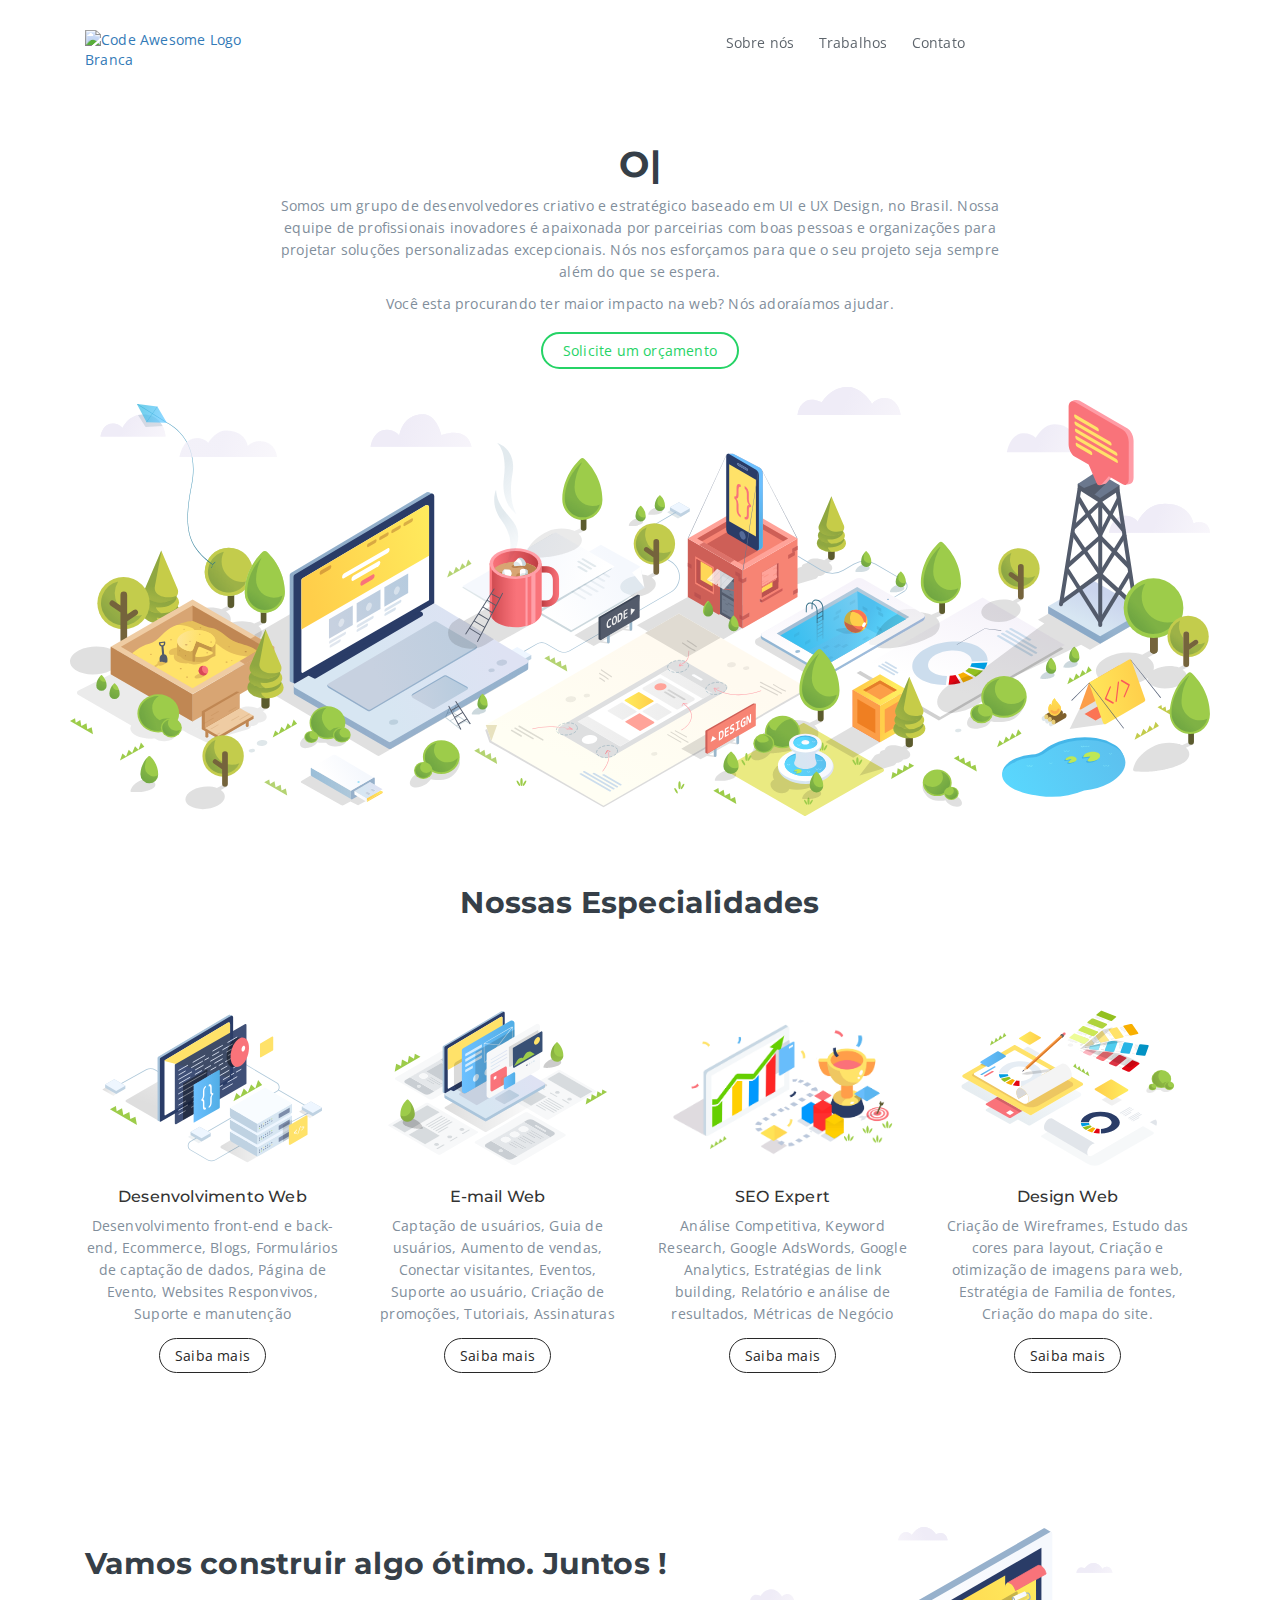
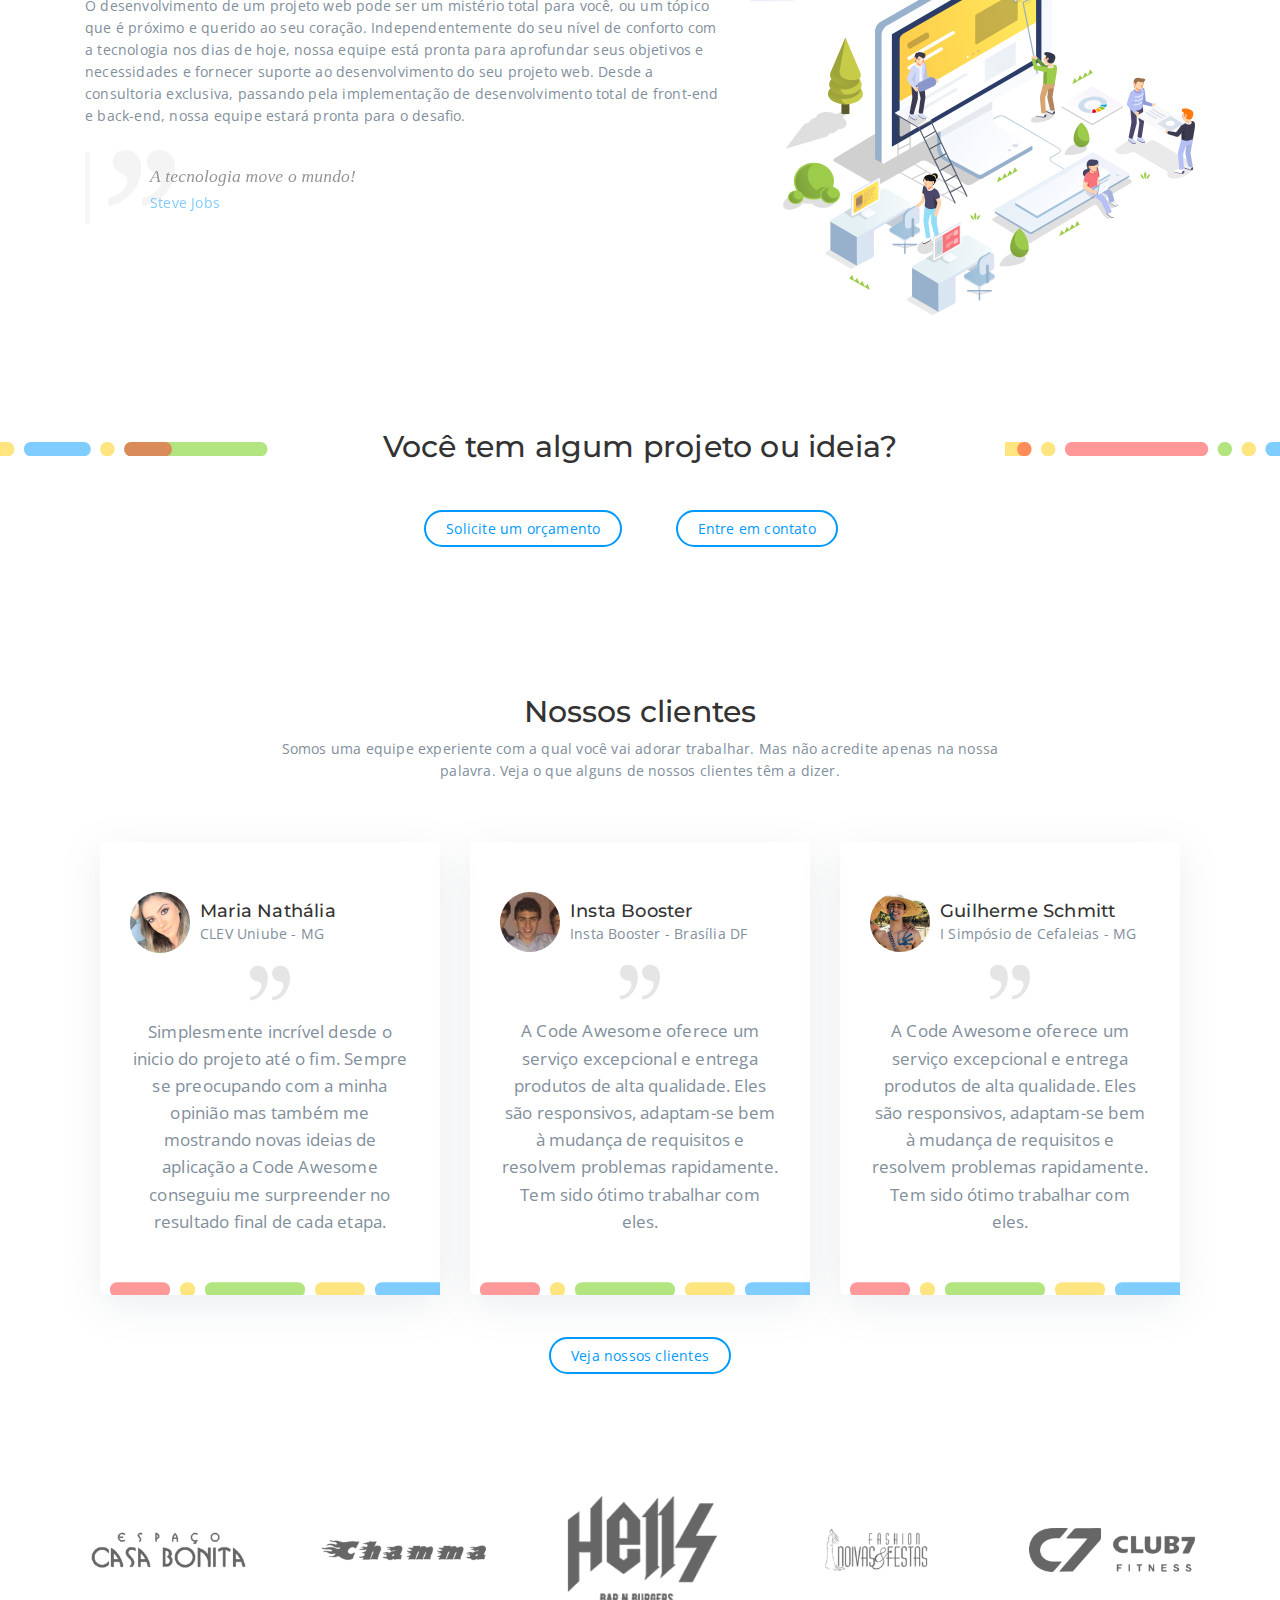
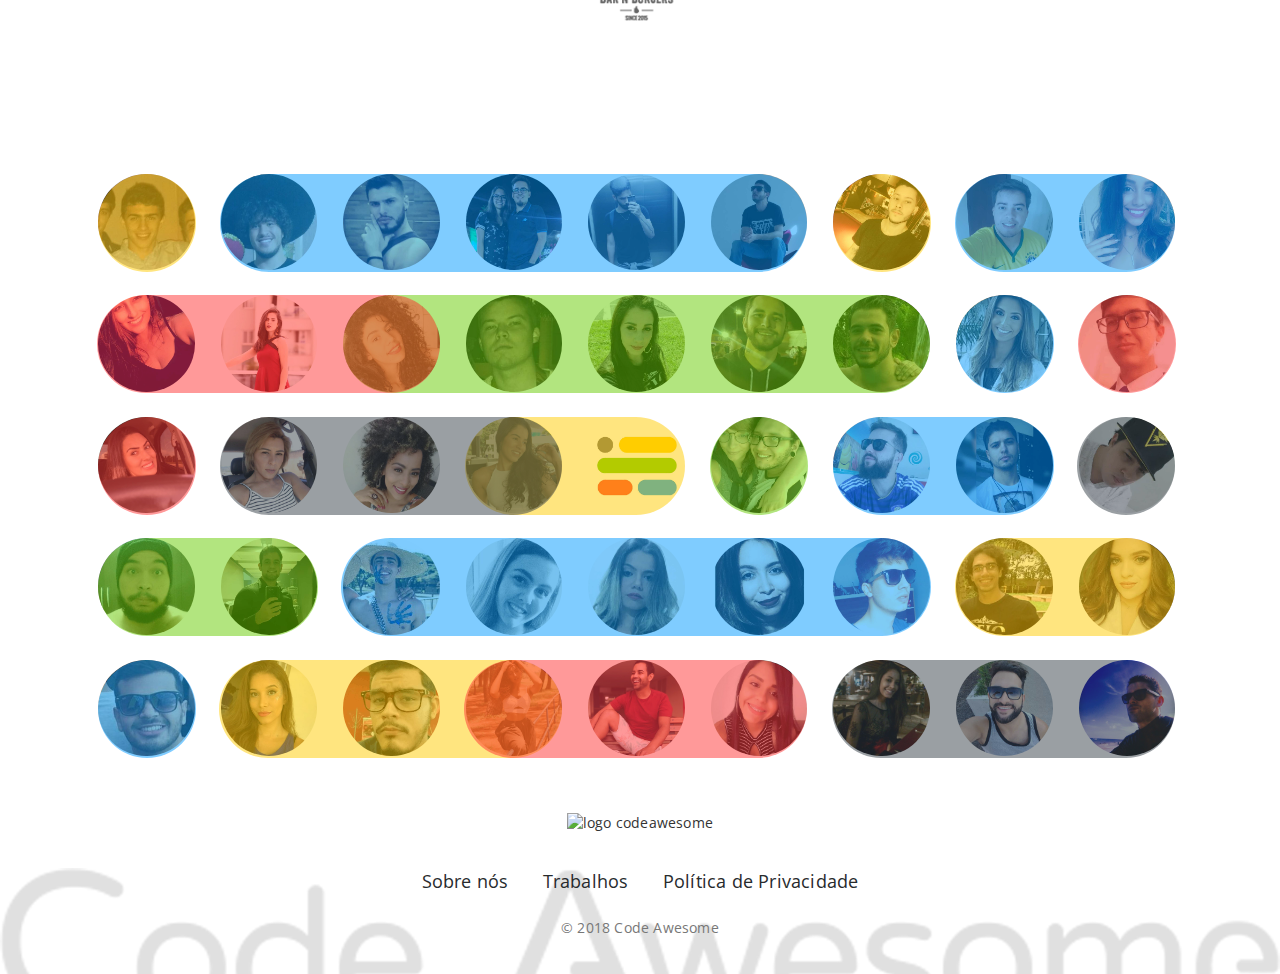
==== index.html @ 0eb918a4 "Adriano Nascentes" ====
<!DOCTYPE html>
<html lang="pt-br">
<head>
	<meta http-equiv="Content-Type" content="text/html; charset=utf-8">
	<meta name="viewport" content="width=device-width, initial-scale=1.0">
	<meta name="google-site-verification" content="FRYWFg8Ab7AyOGHmH6vWa8VgKhGJC2c8TOjUUNglm-c" />
	<link rel="shortcut icon" href="images/logo/logo-codeawesome.png" type="image/x-icon"/>
	<!-- CSS dependencies -->
	<link rel="stylesheet" type="text/css" href="css/bootstrap.css" />
	<link rel="stylesheet" type="text/css" href="css/font-awesome.min.css" />
	<link rel="stylesheet" type="text/css" href="css/main.css"/>
	<link rel="stylesheet" type="text/css" href="css/font-style.css" />
	<link rel="stylesheet" type="text/css" href="css/social.css" />
	<link rel="stylesheet" type="text/css" href="css/social-mobile-max768.css" />
	<link rel="stylesheet" type="text/css" href="css/custom-css.css">
	<link rel="stylesheet" type="text/css" href="css/mobile-custom-css.css">
	<link rel="stylesheet" href="css/Footer-white.css">
	<link rel="stylesheet" href="https://use.fontawesome.com/releases/v5.0.13/css/all.css" integrity="sha384-DNOHZ68U8hZfKXOrtjWvjxusGo9WQnrNx2sqG0tfsghAvtVlRW3tvkXWZh58N9jp" crossorigin="anonymous">
	<link rel="stylesheet" href="https://maxcdn.bootstrapcdn.com/bootstrap/3.3.7/css/bootstrap.min.css">
	<link href="https://fonts.googleapis.com/css?family=Montserrat:100,100i,200,200i,300,300i,400,400i,500,500i,600,600i,700,700i,800,800i,900,900i|Nunito:200,200i,300,300i,400,400i,600,600i,700,700i,800,800i,900,900i|Open+Sans:300,300i,400,400i,600,600i,700,700i,800,800i" rel="stylesheet"> 
	<title>Code Awesome - Desenvolvimento Web & Recursos</title>
	<script src="https://cdnjs.cloudflare.com/ajax/libs/gsap/2.0.1/TweenMax.min.js"></script>
	<script src="https://cdnjs.cloudflare.com/ajax/libs/gsap/1.18.2/TimelineMax.min.js"></script>
	<script src="https://ajax.googleapis.com/ajax/libs/jquery/3.3.1/jquery.min.js"></script>
</head>
<body>
	<header class="codeawesome-header">
	  <div class="container">
	    <div class="row">
	      <div class="col-md-12 col-xs-12">
	        <div class="col-md-2 col-xs-12 codeawesome-logo">
	          <a href="https://codeawesomebr.github.io/">
	            <img src="https://image.ibb.co/jSWgPH/logo_codeawesome.png" alt="Code Awesome Logo Branca"/>
	          </a>
	        </div>
	        <div class="col-md-8 col-xs-12 main-menu-codeawesome">
	          <ul class="main-menu">
	            <li><a href="https://codeawesomebr.github.io/sobre.html">Sobre nós</a></li>
	            <li><a href="https://codeawesomebr.github.io/trabalhos.html">Trabalhos</a></li>
	            <li class="submenu-tooltip">
                <span class="contact-text">Contato</span>
                  <div class="tooltip-content">
                    <a href="#" data-contact-id="live:codeawesome_3" class="skype-button bubble contact-links"><i class="fab fa-skype"></i></a>
                    <a href="https://api.whatsapp.com/send?phone=5561992663594" class="contact-links" target="_blank"><i class="fab fa-whatsapp"></i></a>
                    <a href="#" id="facebook-chat" class="contact-links"><i class="fab fa-facebook-messenger"></i></a>
                  </div>
              </li>
	          </ul>
	        </div>
	        <div class="col-md-2 col-xs-12 main-menu-codeawesome">
	          <ul class="menu-social-midia">
	            <li><a href="https://www.instagram.com/code_awesome_/" target="_blank"><i class="fab fa-instagram"></a></i></li>
	          </ul>
	        </div>
	      </div>
	    </div>
	  </div>
	</header>

	<!--Start Mobile-->
	<button class="menu__button" style="background: #282828; position: fixed;">
	   <i class="fas fa-bars"></i>
	</button>
    <div class="mobile-menu" style="height: 0%;">
      <!--Botão para abrir o menu-->
      <section class="menu__body">
        <div class="menu__header">
        <!--Logo do menu mobile-->
        <span class="logo-menu-mobile"><img src="https://image.ibb.co/jSWgPH/logo_codeawesome.png" alt="Logo Code Awesome Mobile" border="0"></span>

        <!--Botão de fechar menu-->
        <button title="Close" class="close">
          <i class="far fa-times-circle"></i>
        </button>
        </div>

        <!--Itens do menu mobile-->
        <div class="menu__links">
          <a href="https://codeawesomebr.github.io/sobre.html">Sobre nós</a>
          <a href="https://codeawesomebr.github.io/trabalhos.html">Trabalhos</a>
          <a href="#0">Serviços</a>
          <a href="#0">Política de Privacidade</a>
        </div>

        <!--Icones de acesso rápido, ligar, email, facebook etc.-->
        <div class="menu__contact">
            <a id="phone-chat" href="tel:6136292085" class="contact-links-mobile">
              <i class="fas fa-phone"></i>
            </a>
            <a id="wpp-chat" href="https://api.whatsapp.com/send?phone=5561992663594" class="contact-links-mobile" target="_blank">
            	<i class="fab fa-whatsapp"></i>
            </a>
            <a href="https://m.me/codeawesomebr" id="facebook-chat" class="contact-links-mobile">
            	<i class="fab fa-facebook-messenger"></i>
            </a>
            <a href="https://www.instagram.com/code_awesome_/" id="instagram-mobile-icon" class="contact-links-mobile">
            	<i class="fab fa-instagram"></i>
            </a>
         </div>
       </section>
       <div id="mapa-empresa" hidden="hidden">
         <div class="mapa">
            <button title="Close" class="close">
              <i class="far fa-times-circle"></i>
            </button>
            <iframe src="https://www.google.com/maps/embed?pb=!1m18!1m12!1m3!1d3833.920117176298!2d-47.985009385621446!3d-16.06963458888066!2m3!1f0!2f0!3f0!3m2!1i1024!2i768!4f13.1!3m3!1m2!1s0x9359841f0e6d2d81%3A0x2380f29e34dae63a!2sUnnamed+Road%2C+Valpara%C3%ADso+de+Goi%C3%A1s+-+GO!5e0!3m2!1spt-BR!2sbr!4v1523484098162" width="100%" height="450" frameborder="0" style="border:0" allowfullscreen></iframe>
         </div>
       </div>
       <div class="menu__overlay" hidden="hidden"></div>
    </div>
	<!--End Mobile-->

	<div class="codeawesome-header-section">
	  <div class="container">
	    <div class="row">
	      <div class="col-md-2 col-xs-12">
	        
	      </div>
	      <div class="col-md-8 col-xs-12">
	         <h1 class="codeawesome-title-typed">                
	          <span id="typed"></span>
	          <div id="typed-strings" class="codeawesome-services-header">
	            <p>Olá,</p>
	            <p>Bem vindos a Code Awesome</p>
	            <p>Somos especialistas em</p>
	            <p><span class="markBlue">Desenvolvimento</span> Web</p>
	            <p>Criação de <span class="markRed">E-mail Web</span></p>
	            <p><span class="markGreen">SEO</span> Expert</p>
	            <p><span class="markYellow">Design</span> Web</p>
	          </div>
	         </h1>
	         <p>Somos um grupo de desenvolvedores criativo e estratégico baseado em UI e UX Design, no Brasil. Nossa equipe de profissionais inovadores é apaixonada por parceirias com boas pessoas e organizações para projetar soluções personalizadas excepcionais. Nós nos esforçamos para que o seu projeto seja sempre além do que se espera.</p>
	       <p>Você esta procurando ter maior impacto na web? Nós adoraíamos ajudar.</p>
	        <div class="codeawesome-contact-details">
	          <p><a class="button greenWpp" target="_blank" href="https://api.whatsapp.com/send?phone=5561992663594">Solicite um orçamento</a></p>
	        </div>
	      </div>
	      <div class="col-md-2 col-xs-12">
	      </div>
	      <div class="codeawesome-svg col-md-12 col-xs-12">
	      	<!--Desenho SVG-->
	      	<img src="images/svg/main-index-cartton.svg" alt="Cidade ilustrativa da comunidade Code Awesome"/>
	      </div>
	      
	    </div>
	  </div>
	</div>
	<div class="codeawesome-especialidades padding-250">
	  <div class="container">
	    <div class="row">
	      <div class="col-md-12 col-xs-12">
	        <div class="col-md-2 col-xs-12"></div>
	        <div class="col-md-8 col-xs-12">
	          <h2>Nossas Especialidades</h2>
	        </div>
	        <div class="col-md-2 col-xs-12"></div>
	      </div>
	      <div class="col-md-12 col-xs-12 codeawesome-section-service padding-50">
	        <div class="col-md-3 col-xs-12 section-service-efect">
	          <div class="col-md-12 col-xs-12 codeawesome-image-service">
	            <img src="images/svg/desenvolvimento-web-ilustracao.svg" alt="Ilustração de aprensentação do serviço de Desenvolvimento Web"/>
	          </div>
	          <h3>Desenvolvimento Web</h3>
	          <p>Desenvolvimento front-end e back-end, Ecommerce, Blogs, Formulários de captação de dados, Página de Evento, Websites Responvivos, Suporte e manutenção</p>
	          <a href="https://codeawesomebr.github.io/desenvolvimento-web.html" class="button-awesome-especialidades button-frontend">Saiba mais</a>
	        </div>
	        <div class="col-md-3 col-xs-12 section-service-efect">
	          <div class="col-md-12 col-xs-12 codeawesome-image-service">
	            <img src="images/svg/email-web.svg" alt="Ilustração de aprensentação do serviço de Criação de E-mail Web"/>
	          </div>
	          <h3>E-mail Web</h3>
	          <p>Captação de usuários, Guia de usuários, Aumento de vendas, Conectar visitantes, Eventos, Suporte ao usuário, Criação de promoções, Tutoriais, Assinaturas</p>
	          <a href="https://codeawesomebr.github.io/email-web.html" class="button-awesome-especialidades button-emailweb">Saiba mais</a>
	        </div>
	        <div class="col-md-3 col-xs-12 section-service-efect">
	          <div class="col-md-12 col-xs-12 codeawesome-image-service">
	            <img src="images/svg/seo.png" alt="Ilustração de aprensentação do serviço de SEO Expert"/>
	          </div>
	          <h3>SEO Expert</h3>
	          <p>Análise Competitiva, Keyword Research, Google AdsWords, Google Analytics, Estratégias de link building, Relatório e análise de resultados, Métricas de Negócio</p>
	          <a href="https://codeawesomebr.github.io/seo.html" class="button-awesome-especialidades button-seoexpert">Saiba mais</a>
	        </div>
	        <div class="col-md-3 col-xs-12 section-service-efect">
	          <div class="col-md-12 col-xs-12 codeawesome-image-service">
	            <img src="images/svg/design-web.svg" alt="Ilustração de aprensentação do serviço de Design Web"/>
	          </div>
	          <h3>Design Web</h3>
	          <p>Criação de Wireframes, Estudo das cores para layout, Criação e otimização de imagens para web, Estratégia de Familia de fontes, Criação do mapa do site.</p>
	          <a href="https://codeawesomebr.github.io/designweb.html" class="button-awesome-especialidades button-designweb">Saiba mais</a>
	        </div>
	      </div>
	    </div>
	  </div>
	</div>
	<div class="codeawesome-intro padding-150">
	  <div class="container">
	    <div class="row">
	      <div class="col-md-12 col-xs-12 codeawesome-title">
	        <div class="col-md-7 col-xs-12 codeawesome-title-text">
	          <h2>Vamos construir algo ótimo. Juntos !</h2>
	          <p>O desenvolvimento de um projeto web pode ser um mistério total para você, ou um tópico que é próximo e querido ao seu coração. Independentemente do seu nível de conforto com a tecnologia nos dias de hoje, nossa equipe está pronta para aprofundar seus objetivos e necessidades e fornecer suporte ao desenvolvimento do seu projeto web. Desde a consultoria exclusiva, passando pela implementação de desenvolvimento total de front-end e back-end, nossa equipe estará pronta para o desafio.</p>
	          <blockquote>
	          	<em>A tecnologia move o mundo!</em>
	          	<p><span>Steve Jobs</span></p>
	          </blockquote>
	          
	          </div>
	        <div class="col-md-5">
	        	<img src="images/svg/code-awesome-company.svg" alt="Ilustração da comunidade trabalhando em um projeto em equipe para a implementação de cada necessidade do cliente."/>
	        </div>
	      </div>
	    </div>
	  </div>
	</div>

	<div class="codeawesome-intro-section padding-25">
	    <svg version="1.1" id="Layer_1" x="0px" y="0px" viewBox="0 0 1340 16" style="enable-background:new 0 0 1340 16;" xml:space="preserve">
	      <rect x="-85" y="1" rx="7" ry="7" width="100" height="15"
	      style="fill:var(--corAmarelaLogo);opacity:var(--opacityLine)" />
	      <rect x="25" y="1" rx="7" ry="7" width="70" height="15"
	      style="fill:var(--corAzulLogo);opacity:var(--opacityLine)" />
	      <rect x="105" y="1" rx="7" ry="7" width="15" height="15"
	      style="fill:var(--corAmarelaLogo);opacity:var(--opacityLine)" />
	      <rect x="130" y="1" rx="7" ry="7" width="150" height="15"
	      style="fill:var(--corVerdeLogo);opacity:var(--opacityLine)" />
	      <rect x="130" y="1" rx="7" ry="7" width="50" height="15"
	      style="fill:var(--corVermelhaLogo);opacity:var(--opacityLine)" />
	      <rect x="290" y="1" rx="7" ry="7" width="15" height="15"
	      style="fill:var(--corAzulLogo);opacity:var(--opacityLine)" />
	      <rect x="315" y="1" rx="7" ry="7" width="15" height="15"
	      style="fill:var(--corVermelhaLogo);opacity:var(--opacityLine)" />
	      <rect x="340" y="1" rx="7" ry="7" width="30" height="15"
	      style="fill:var(--corVermelhaLogo);opacity:var(--opacityLine)" />
	      <rect x="380" y="1" rx="7" ry="7" width="30" height="15"
	      style="fill:var(--corAzulLogo);opacity:var(--opacityLine)" />
	      <rect x="420" y="1" rx="7" ry="7" width="130" height="15"
	      style="fill:var(--corVermelhaLogo);opacity:var(--opacityLine)" />
	      <rect x="560" y="1" rx="7" ry="7" width="15" height="15"
	      style="fill:var(--corAzulLogo);opacity:var(--opacityLine)" />
	      <rect x="585" y="1" rx="7" ry="7" width="15" height="15"
	      style="fill:var(--corAzulLogo);opacity:var(--opacityLine)" />
	      <rect x="610" y="1" rx="7" ry="7" width="40" height="15"
	      style="fill:var(--corVermelhaLogo);opacity:var(--opacityLine)" />
	      <rect x="660" y="1" rx="7" ry="7" width="60" height="15"
	      style="fill:var(--corVermelhaLogo);opacity:var(--opacityLine)" />
	      <rect x="730" y="1" rx="7" ry="7" width="40" height="15"
	      style="fill:var(--corAzulLogo);opacity:var(--opacityLine)" />
	      <rect x="780" y="1" rx="7" ry="7" width="15" height="15"
	      style="fill:var(--corAzulLogo);opacity:var(--opacityLine)" />
	      <rect x="805" y="1" rx="7" ry="7" width="15" height="15"
	      style="fill:var(--corAzulLogo);opacity:var(--opacityLine)" />
	      <rect x="830" y="1" rx="7" ry="7" width="60" height="15"
	      style="fill:var(--corVermelhaLogo);opacity:var(--opacityLine)" />
	      <rect x="900" y="1" rx="7" ry="7" width="100" height="15"
	      style="fill:var(--corAzulLogo);opacity:var(--opacityLine)" />
	      <rect x="1010" y="1" rx="7" ry="7" width="70" height="15"
	      style="fill:var(--corAmarelaLogo);opacity:var(--opacityLine)" />
	      <rect x="1010" y="1" rx="7" ry="7" width="30" height="15"
	      style="fill:var(--corVerdeLogo);opacity:var(--opacityLine)"/>
	      <rect x="1065" y="1" rx="7" ry="7" width="15" height="15"
	      style="fill:var(--corVermelhaLogo);opacity:var(--opacityLine)" />
	      <rect x="1090" y="1" rx="7" ry="7" width="15" height="15"
	      style="fill:var(--corAmarelaLogo);opacity:var(--opacityLine)" />
	      <rect x="1115" y="1" rx="7" ry="7" width="150" height="15"
	      style="fill:var(--corVermelhaLogo);opacity:var(--opacityLine)" />
	      <rect x="1275" y="1" rx="7" ry="7" width="15" height="15"
	      style="fill:var(--corVerdeLogo);opacity:var(--opacityLine)" />
	      <rect x="1300" y="1" rx="7" ry="7" width="15" height="15"
	      style="fill:var(--corAmarelaLogo);opacity:var(--opacityLine);" />
	      <rect x="1325" y="1" rx="7" ry="7" width="30" height="15"
	      style="fill:var(--corAzulLogo);opacity:var(--opacityLine)" />
	    </svg>
		<div class="container">
			<div class="row">
				<div class="col-md-12 col-xs-12 codeawesome-section-projeto-ideia padding-50">
			      	<div class="col-md-2 col-xs-12"></div>
			      	<div class="col-md-8 col-xs-12">
			      		<h2>Você tem algum projeto ou ideia?</h2>
			      		<div class="col-md-12 col-xs-12 padding-25">
			      			<div class="col-md-2 col-xs-12"></div>
			      			<div class="col-md-4 col-xs-12">
			      				<p><a class="button blueButton solicita-orcamento-show" target="_blank" href="#">Solicite um orçamento</a></p>
			      			</div>
			      			<div class="col-md-4 col-xs-12">
			      				<p><a class="button blueButton" target="_blank" href="https://api.whatsapp.com/send?phone=5561992663594">Entre em contato</a></p>
			      			</div>
			      			<div class="col-md-2 col-xs-12"></div>
			      		</div>
			      	</div>
			      	<div class="col-md-2 col-xs-12"></div>
			      </div>
			</div>
		</div>
	</div>

	<div class="codeawesome-depoimentos">
	  <div class="container">
	    <div class="row">
	      <div class="col-md-12 col-xs-12">
	        <div class="col-md-2 col-xs-12"></div>
	        <div class="col-md-8 col-xs-12 padding-25">
	          <h2>Nossos clientes</h2>
	          <p>Somos uma equipe experiente com a qual você vai adorar trabalhar. Mas não acredite apenas na nossa palavra. Veja o que alguns de nossos clientes têm a dizer.</p>
	        </div>
	        <div class="col-md-2 col-xs-12"></div>
	        <div class="col-md-12 col-xs-12 depoimentos padding-25">
	          <div class="col-md-4 col-xs-12">
	            <div class="item-depoimento">
	              <div class="media">
	                <div class="media-left media-middle">
	                  <img src="images/profile/profile50.jpg" class="media-object" style="width:60px" alt="Foto de perfil cliente Maria Nathália">
	                </div>
	                <div class="media-body">
	                  <h4>Maria Nathália</h4>
	                  <span>CLEV Uniube - MG</span>
	                </div>
	              </div>
	              <div class="col-md-12 col-xs-12 depoimentos-separador-icon">
	                <svg version="1.1" xmlns="http://www.w3.org/2000/svg" xmlns:xlink="http://www.w3.org/1999/xlink" x="0px" y="0px" viewBox="0 0 75.999 75.999" style="enable-background:new 0 0 75.999 75.999;" xml:space="preserve">
	                  <g>
	                    <g>
	                      <path d="M14.579,5C6.527,5,0,11.716,0,20c0,8.285,6.527,15,14.579,15C29.157,35,19.438,64,0,64v7
	                               C34.69,71,48.286,5,14.579,5z M56.579,5C48.527,5,42,11.716,42,20c0,8.285,6.527,15,14.579,15C71.157,35,61.438,64,42,64v7
	                               C76.69,71,90.286,5,56.579,5z"></path>
	                    </g>
	                  </g>
	                </svg>
	              </div>
	                <p>Simplesmente incrível desde o inicio do projeto até o fim. Sempre se preocupando com a minha opinião mas também me mostrando novas ideias de aplicação a Code Awesome conseguiu me surpreender no resultado final de cada etapa.</p>
	                <svg class="desenho-fundo-depoimentos" version="1.1" id="Layer_1" x="0px" y="0px" viewBox="0 0 340 452" style="enable-background:new 0 0 340 452;" xml:space="preserve">
	                  <g id="header">
	                    <rect x="-60" y="440" rx="7" ry="7" width="60" height="15" style="fill:var(--corAzulLogo);opacity:var(--opacityLine)"/>
	                    <rect x="10" y="440" rx="7" ry="7" width="60" height="15" style="fill:var(--corVermelhaLogo);opacity:var(--opacityLine)"/>
	                    <rect x="80" y="440" rx="7" ry="7" width="15" height="15" style="fill:var(--corAmarelaLogo);opacity:var(--opacityLine)"/>
	                    <rect x="105" y="440" rx="7" ry="7" width="100" height="15" style="fill:var(--corVerdeLogo);opacity:var(--opacityLine)"/>
	                    <rect x="215" y="440" rx="7" ry="7" width="50" height="15" style="fill:var(--corAmarelaLogo);opacity:var(--opacityLine)"/>
	                    <rect x="275" y="440" rx="7" ry="7" width="100" height="15" style="fill:var(--corAzulLogo);opacity:var(--opacityLine)"/>
	                  </g>  
	                </svg>
	            </div>
	          </div>
	          <div class="col-md-4 col-xs-12">
	            <div class="item-depoimento">
	              <div class="media">
	                <div class="media-left media-middle">
	                  <img src="images/profile/profile01.jpg" class="media-object" style="width:60px">
	                </div>
	                <div class="media-body">
	                  <h4>Insta Booster</h4>
	                  <span>Insta Booster - Brasília DF</span>
	                </div>
	              </div>
	              <div class="col-md-12 col-xs-12 depoimentos-separador-icon">
	                <svg version="1.1" xmlns="http://www.w3.org/2000/svg" xmlns:xlink="http://www.w3.org/1999/xlink" x="0px" y="0px" viewBox="0 0 75.999 75.999" style="enable-background:new 0 0 75.999 75.999;" xml:space="preserve">
	                                <g>
	                                    <g>
	                                        <path d="M14.579,5C6.527,5,0,11.716,0,20c0,8.285,6.527,15,14.579,15C29.157,35,19.438,64,0,64v7
	                                            C34.69,71,48.286,5,14.579,5z M56.579,5C48.527,5,42,11.716,42,20c0,8.285,6.527,15,14.579,15C71.157,35,61.438,64,42,64v7
	                                            C76.69,71,90.286,5,56.579,5z"></path>
	                                    </g>
	                                </g>
	                            </svg>
	              </div>
	                <p>A Code Awesome oferece um serviço excepcional e entrega produtos de alta qualidade. Eles são responsivos, adaptam-se bem à mudança de requisitos e resolvem problemas rapidamente. Tem sido ótimo trabalhar com eles.</p>
	                <svg class="desenho-fundo-depoimentos" version="1.1" id="Layer_1" x="0px" y="0px" viewBox="0 0 340 452" style="enable-background:new 0 0 340 452;" xml:space="preserve">
	                  <g id="header">
	                    <rect x="-60" y="440" rx="7" ry="7" width="60" height="15" style="fill:var(--corAzulLogo);opacity:var(--opacityLine)"/>
	                    <rect x="10" y="440" rx="7" ry="7" width="60" height="15" style="fill:var(--corVermelhaLogo);opacity:var(--opacityLine)"/>
	                    <rect x="80" y="440" rx="7" ry="7" width="15" height="15" style="fill:var(--corAmarelaLogo);opacity:var(--opacityLine)"/>
	                    <rect x="105" y="440" rx="7" ry="7" width="100" height="15" style="fill:var(--corVerdeLogo);opacity:var(--opacityLine)"/>
	                    <rect x="215" y="440" rx="7" ry="7" width="50" height="15" style="fill:var(--corAmarelaLogo);opacity:var(--opacityLine)"/>
	                    <rect x="275" y="440" rx="7" ry="7" width="100" height="15" style="fill:var(--corAzulLogo);opacity:var(--opacityLine)"/>
	                  </g>  
	                </svg>
	            </div>
	          </div>
	          <div class="col-md-4 col-xs-12">
	            <div class="item-depoimento">
	              <div class="media">
	                <div class="media-left media-middle">
	                  <img src="images/profile/profile14.jpg" class="media-object" style="width:60px">
	                </div>
	                <div class="media-body">
	                  <h4>Guilherme Schmitt</h4>
	                  <span>I Simpósio de Cefaleias - MG</span>
	                </div>
	              </div>
	              <div class="col-md-12 col-xs-12 depoimentos-separador-icon">
	                <svg version="1.1" xmlns="http://www.w3.org/2000/svg" xmlns:xlink="http://www.w3.org/1999/xlink" x="0px" y="0px" viewBox="0 0 75.999 75.999" style="enable-background:new 0 0 75.999 75.999;" xml:space="preserve">
	                                <g>
	                                    <g>
	                                        <path d="M14.579,5C6.527,5,0,11.716,0,20c0,8.285,6.527,15,14.579,15C29.157,35,19.438,64,0,64v7
	                                            C34.69,71,48.286,5,14.579,5z M56.579,5C48.527,5,42,11.716,42,20c0,8.285,6.527,15,14.579,15C71.157,35,61.438,64,42,64v7
	                                            C76.69,71,90.286,5,56.579,5z"></path>
	                                    </g>
	                                </g>
	                            </svg>
	              </div>
	             <p>A Code Awesome oferece um serviço excepcional e entrega produtos de alta qualidade. Eles são responsivos, adaptam-se bem à mudança de requisitos e resolvem problemas rapidamente. Tem sido ótimo trabalhar com eles.</p>
	             <svg class="desenho-fundo-depoimentos" version="1.1" id="Layer_1" x="0px" y="0px" viewBox="0 0 340 452" style="enable-background:new 0 0 340 452;" xml:space="preserve">
	                  <g id="header">
	                    <rect x="-60" y="440" rx="7" ry="7" width="60" height="15" style="fill:var(--corAzulLogo);opacity:var(--opacityLine)"/>
	                    <rect x="10" y="440" rx="7" ry="7" width="60" height="15" style="fill:var(--corVermelhaLogo);opacity:var(--opacityLine)"/>
	                    <rect x="80" y="440" rx="7" ry="7" width="15" height="15" style="fill:var(--corAmarelaLogo);opacity:var(--opacityLine)"/>
	                    <rect x="105" y="440" rx="7" ry="7" width="100" height="15" style="fill:var(--corVerdeLogo);opacity:var(--opacityLine)"/>
	                    <rect x="215" y="440" rx="7" ry="7" width="50" height="15" style="fill:var(--corAmarelaLogo);opacity:var(--opacityLine)"/>
	                    <rect x="275" y="440" rx="7" ry="7" width="100" height="15" style="fill:var(--corAzulLogo);opacity:var(--opacityLine)"/>
	                  </g>  
	                </svg>
	            </div>
	          </div>
	        </div>
	        <div class="col-md-12 col-xs-12 outros-clientes padding-25">
	          <p><a class="button blueButton" target="_blank" href="https://dribbble.com/smartie">Veja nossos clientes</a></p>
	        </div>
	        <div class="col-md-12 col-xs-12 outros-clientes-logos padding-75">
	          <img src="images/marca_clientes/casa-bonita-logo-cliente.png" alt="perfil logo icode2" border="0" />
	          <img src="images/marca_clientes/chammas-logo-cliente.png" alt="perfil logo icode2" border="0" />
	          <img src="images/marca_clientes/hells-bar-n-burgers-logo-cliente.png" alt="perfil logo icode2" border="0" />
	          <img src="images/marca_clientes/fashion-noivas-logo-cliente.png" alt="perfil logo icode2" border="0" />
	          <img src="images/marca_clientes/club-7-academia-logo-cliente.png" alt="perfil logo icode2" border="0" />
	        </div>
	      </div>
	    </div>
	  </div>
	</div>


	<div class="codeawesome-profile-social margin-75">
	  <div class="container">
	    <div class="row">
	      <div class="col-md-12 col-xs-12 awesome-box">
	        <div class="col-md-12 col-xs-12">
	          <div class="col-md-1-awesome profile-awesome">
	            <img src="images/profile/profile01.jpg" alt="Avatar da comunidade Code Awesome"/>
	          </div>
	          <div class="col-md-1-awesome profile-awesome">
	            <img src="images/profile/profile03.jpg" alt="Avatar da comunidade Code Awesome"/>
	          </div>
	          <div class="col-md-1-awesome profile-awesome">
	            <img src="images/profile/profile05.jpg" alt="Avatar da comunidade Code Awesome"/>
	          </div>
	          <div class="col-md-1-awesome profile-awesome">
	            <img src="images/profile/profile07.jpg" alt="Avatar da comunidade Code Awesome"/>
	          </div>
	          <div class="col-md-1-awesome profile-awesome">
	            <img src="images/profile/profile09.jpg" alt="Avatar da comunidade Code Awesome"/>
	          </div>
	          <div class="col-md-1-awesome profile-awesome">
	            <img src="images/profile/profile11.jpg" alt="Avatar da comunidade Code Awesome"/>
	          </div>
	          <div class="col-md-1-awesome profile-awesome">
	            <img src="images/profile/profile13.jpg" alt="Avatar da comunidade Code Awesome"/>
	          </div>
	          <div class="col-md-1-awesome profile-awesome">
	            <img src="images/profile/profile15.jpg" alt="Avatar da comunidade Code Awesome"/>
	          </div>
	          <div class="col-md-1-awesome profile-awesome">
	            <img src="images/profile/profile17.jpg" alt="Avatar da comunidade Code Awesome"/>
	          </div>
	        </div>
	        <div class="bg-yellow-line-1-1"></div>
	        <div class="bg-yellow-line-1-2"></div>
	        <div class="bg-blue-line-1-1"></div>
	        <div class="bg-blue-line-1-2"></div>
	      </div>
	      <div class="col-md-12 col-xs-12 awesome-box">
	        <div class="col-md-12 col-xs-12">
	          <div class="col-md-1-awesome profile-awesome">
	            <img src="images/profile/profile20.jpg" alt="Avatar da comunidade Code Awesome"/>
	          </div>
	          <div class="col-md-1-awesome profile-awesome">
	            <img src="images/profile/profile21.jpg" alt="Avatar da comunidade Code Awesome"/>
	          </div>
	          <div class="col-md-1-awesome profile-awesome">
	            <img src="images/profile/profile23.jpg" alt="Avatar da comunidade Code Awesome"/>
	          </div>
	          <div class="col-md-1-awesome profile-awesome">
	            <img src="images/profile/profile25.jpg" alt="Avatar da comunidade Code Awesome"/>
	          </div>
	          <div class="col-md-1-awesome profile-awesome">
	            <img src="images/profile/profile27.jpg" alt="Avatar da comunidade Code Awesome"/>
	          </div>
	          <div class="col-md-1-awesome profile-awesome">
	            <img src="images/profile/profile29.jpg" alt="Avatar da comunidade Code Awesome"/>
	          </div>
	          <div class="col-md-1-awesome profile-awesome">
	            <img src="images/profile/profile31.jpg" alt="Avatar da comunidade Code Awesome"/>
	          </div>
	          <div class="col-md-1-awesome profile-awesome">
	            <img src="images/profile/profile33.jpg" alt="Avatar da comunidade Code Awesome"/>
	          </div>
	          <div class="col-md-1-awesome profile-awesome">
	            <img src="images/profile/profile35.jpg" alt="Avatar da comunidade Code Awesome"/>
	          </div>
	        </div>
	        <div class="bg-red-line-2-1"></div>
	        <div class="bg-green-line-2-1"></div>
	        <div class="bg-blue-line-2-1"></div>
	        <div class="bg-red-line-2-2"></div>
	      </div>
	      <div class="col-md-12 col-xs-12 awesome-box">
	        <div class="col-md-12 col-xs-12">
	          <div class="col-md-1-awesome profile-awesome">
	            <img src="images/profile/profile37.jpg" alt="Avatar da comunidade Code Awesome"/>
	          </div>
	          <div class="col-md-1-awesome profile-awesome">
	            <img src="images/profile/profile39.jpg" alt="Avatar da comunidade Code Awesome"/>
	          </div>
	          <div class="col-md-1-awesome profile-awesome">
	            <img src="images/profile/profile41.jpg" alt="Avatar da comunidade Code Awesome"/>
	          </div>
	          <div class="col-md-1-awesome profile-awesome">
	            <img src="images/profile/profile43.jpg" alt="Avatar da comunidade Code Awesome"/>
	          </div>
	          <div class="col-md-1-awesome profile-awesome">
	            <img src="images/profile/profilelogo.jpg" alt="Avatar da comunidade Code Awesome"/>
	          </div>
	          <div class="col-md-1-awesome profile-awesome">
	            <img src="images/profile/profile02.jpg" alt="Avatar da comunidade Code Awesome"/>
	          </div>
	          <div class="col-md-1-awesome profile-awesome">
	            <img src="images/profile/profile04.jpg" alt="Avatar da comunidade Code Awesome"/>
	          </div>
	          <div class="col-md-1-awesome profile-awesome">
	            <img src="images/profile/profile06.jpg" alt="Avatar da comunidade Code Awesome"/>
	          </div>
	          <div class="col-md-1-awesome profile-awesome">
	            <img src="images/profile/profile08.jpg" alt="Avatar da comunidade Code Awesome"/>
	          </div>
	        </div>
	        <div class="bg-red-line-3-1"></div>
	        <div class="bg-black-line-3-1"></div>
	        <div class="bg-yellow-line-3-1"></div>
	        <div class="bg-green-line-3-1"></div>
	        <div class="bg-blue-line-3-1"></div>
	        <div class="bg-black-line-3-2"></div>
	      </div>
	      <div class="col-md-12 col-xs-12 awesome-box">
	        <div class="col-md-12 col-xs-12">
	          <div class="col-md-1-awesome profile-awesome">
	            <img src="images/profile/profile10.jpg" alt="Avatar da comunidade Code Awesome"/>
	          </div>
	          <div class="col-md-1-awesome profile-awesome">
	            <img src="images/profile/profile12.jpg" alt="Avatar da comunidade Code Awesome"/>
	          </div>
	          <div class="col-md-1-awesome profile-awesome">
	            <img src="images/profile/profile14.jpg" alt="Avatar da comunidade Code Awesome"/>
	          </div>
	          <div class="col-md-1-awesome profile-awesome">
	            <img src="images/profile/profile16.jpg" alt="Avatar da comunidade Code Awesome"/>
	          </div>
	          <div class="col-md-1-awesome profile-awesome">
	            <img src="images/profile/profile18.jpg" alt="Avatar da comunidade Code Awesome"/>
	          </div>
	          <div class="col-md-1-awesome profile-awesome">
	            <img src="images/profile/profile22.jpg" alt="Avatar da comunidade Code Awesome"/>
	          </div>
	          <div class="col-md-1-awesome profile-awesome">
	            <img src="images/profile/profile24.jpg" alt="Avatar da comunidade Code Awesome"/>
	          </div>
	          <div class="col-md-1-awesome profile-awesome">
	            <img src="images/profile/profile26.jpg" alt="Avatar da comunidade Code Awesome"/>
	          </div>
	          <div class="col-md-1-awesome profile-awesome">
	            <img src="images/profile/profile28.jpg" alt="Avatar da comunidade Code Awesome"/>
	          </div>
	        </div>
	        <div class="bg-green-line-4-1"></div>
	        <div class="bg-blue-line-4-1"></div>
	        <div class="bg-yellow-line-4-1"></div>
	      </div>
	      <div class="col-md-12 col-xs-12 awesome-box">
	        <div class="col-md-12 col-xs-12">
	          <div class="col-md-1-awesome profile-awesome">
	            <img src="images/profile/profile30.jpg" alt="Avatar da comunidade Code Awesome"/>
	          </div>
	          <div class="col-md-1-awesome profile-awesome">
	            <img src="images/profile/profile32.jpg" alt="Avatar da comunidade Code Awesome"/>
	          </div>
	          <div class="col-md-1-awesome profile-awesome">
	            <img src="images/profile/profile34.jpg" alt="Avatar da comunidade Code Awesome"/>
	          </div>
	          <div class="col-md-1-awesome profile-awesome">
	            <img src="images/profile/profile36.jpg" alt="Avatar da comunidade Code Awesome"/>
	          </div>
	          <div class="col-md-1-awesome profile-awesome">
	            <img src="images/profile/profile38.jpg" alt="Avatar da comunidade Code Awesome"/>
	          </div>
	          <div class="col-md-1-awesome profile-awesome">
	            <img src="images/profile/profile40.jpg" alt="Avatar da comunidade Code Awesome"/>
	          </div>
	          <div class="col-md-1-awesome profile-awesome">
	            <img src="images/profile/profile42.jpg" alt="Avatar da comunidade Code Awesome"/>
	          </div>
	          <div class="col-md-1-awesome profile-awesome">
	            <img src="images/profile/profile44.jpg" alt="Avatar da comunidade Code Awesome"/>
	          </div>
	          <div class="col-md-1-awesome profile-awesome">
	            <img src="images/profile/profile45.jpg" alt="Avatar da comunidade Code Awesome"/>
	          </div>
	        </div>
	        <div class="bg-blue-line-5-1"></div>
	        <div class="bg-yellow-line-5-1"></div>
	        <div class="bg-red-line-5-1"></div>
	        <div class="bg-black-line-5-1"></div>
	      </div>
	    </div>
	  </div>
	</div>
	<div class="codeawesome-profile-social-mobile padding-75">
	  <div class="container">
	    <div class="row">
	      <div class="codeawesome-col-flex">
	        <div class="profile-mobile">
	          <img src="images/profile/profile21.jpg" alt="Avatar da comunidade Code Awesome"/>
	          <div class="codeawesome-background-mobile-black"></div>
	        </div>
	        <div class="profile-mobile">
	          <img src="images/profile/profile07.jpg" alt="Avatar da comunidade Code Awesome"/>
	        </div>
	        <div class="profile-mobile">
	          <img src="images/profile/profile01.jpg" alt="Avatar da comunidade Code Awesome"/>
	        </div>
	        <div class="profile-mobile">
	          <img src="images/profile/profile10.jpg" alt="Avatar da comunidade Code Awesome"/>
	        </div>
	        <div class="profile-mobile">
	          <img src="images/profile/profilelogo.jpg" alt="Avatar da comunidade Code Awesome"/>
	        </div>
	        <div class="profile-mobile">
	          <img src="images/profile/profile24.jpg" alt="Avatar da comunidade Code Awesome"/>
	        </div>
	        <div class="profile-mobile">
	          <img src="images/profile/profile15.jpg" alt="Avatar da comunidade Code Awesome"/>
	        </div>
	        <div class="profile-mobile">
	          <img src="images/profile/profile09.jpg" alt="Avatar da comunidade Code Awesome"/>
	        </div>
	        <div class="profile-mobile">
	          <img src="images/profile/profile14.jpg" alt="Avatar da comunidade Code Awesome"/>
	        </div>
	        
	        <!--backgrounds-->
	        <div class="codeawesome-background-mobile-yellow"></div>
	        <div class="codeawesome-background-mobile-green"></div>
	        <div class="codeawesome-background-mobile-red"></div>
	        <div class="codeawesome-background-mobile-blue"></div>
	      </div>
	    </div>
	  </div>
	</div>
	<!--footer-->
	<footer id="myFooter">
	  <div class="container">
	    <div class="row">
	      <div class="col-md-12 col-xs-12 codeawesome-logo-footer">
	        <img src="https://image.ibb.co/jSWgPH/logo_codeawesome.png" alt="logo codeawesome" border="0" />
	      </div>
	      <div class="col-md-12 col-xs-12">
	        <ul>
	          <li><a href="https://codeawesomebr.github.io/sobre.html">Sobre nós</a></li>
	          <li><a href="https://codeawesomebr.github.io/trabalhos.html">Trabalhos</a></li>
	          <li><a href="#">Política de Privacidade</a></li>
	        </ul>
	        <p class="footer-copyright">© 2018 Code Awesome</p>
	      </div>
	    </div>
	  </div>
	</footer>
	
	

	<!-- Javascript -->
	<script src="https://ajax.googleapis.com/ajax/libs/jquery/3.3.1/jquery.min.js"></script>
	<script src="js/jquery-1.11.2.js"></script>
	<script src="js/jquery-ui.js"></script>	
	<script src="js/bootstrap.js"></script>
	<script src="js/velocity.min.js"></script>
	<script src="js/velocity.ui.min.js"></script>
	<script src="js/custom.js"></script>
	<script src="js/main.js"></script>
	<script src="js/mobile-menu-codeawesome.js"></script>
    <script src="https://swc.cdn.skype.com/sdk/v1/sdk.min.js"></script>
    <script src="codeawesomebr.github.io/js/script.js"></script>
    <script src="js/facebook-custom-chat.js"></script>
    <script src="js/mobile-menu-script.js"></script>
    

    <!--Código email solicite um orçamento-->
	
	<div class="elfsight-app-5ceb85e3-238d-4073-9f6e-9f9912bee11f"></div>
	<!--End Code-->
	<script src="js/e-mail-contato-orcamento.js"></script>
    

    <!--Incluindo o chat do facebook-->
    <!--1º passo incluir o SDK do facebook, mudar o código de localidade para seu pais-->
    <div id="fb-root"></div>
	<script>(function(d, s, id) {
	  var js, fjs = d.getElementsByTagName(s)[0];
	  if (d.getElementById(id)) return;
	  js = d.createElement(s); js.id = id;
	  js.src = 'https://connect.facebook.net/pt_BR/sdk/xfbml.customerchat.js#xfbml=1&version=v2.12&autoLogAppEvents=1';
	  fjs.parentNode.insertBefore(js, fjs);
	}(document, 'script', 'facebook-jssdk'));</script>
	<!--2º passo Configuração do plugin em seu site.-->
	<!-- Your customer chat code -->
	<div class="fb-customerchat"
	  attribution=setup_tool
	  page_id="1980853758600180"
	  theme_color="#0099ff"
	  logged_in_greeting="Olá, como podemos ajuda-lo?"
	  logged_out_greeting="Olá, como podemos ajuda-lo?">
	</div>
	<!-- Global site tag (gtag.js) - Google Analytics -->
	<script async src="https://www.googletagmanager.com/gtag/js?id=UA-124909051-1"></script>
	<script>
	  window.dataLayer = window.dataLayer || [];
	  function gtag(){dataLayer.push(arguments);}
	  gtag('js', new Date());

	  gtag('config', 'UA-124909051-1');
	</script>

</body>
</html>
---- css/main.css ----
/*
*   PixFort
*   MegaPack
*   18/07/2017
*   Firas ODEH
*/

@import url(https://fonts.googleapis.com/css?family=Open+Sans:400,700);
@import url(https://fonts.googleapis.com/css?family=Montserrat:400,700);

/* Base */

    body { font-family: 'Open Sans',sans-serif !important;letter-spacing: .2px;
        /* Support for all WebKit browsers. */
        -webkit-font-smoothing: antialiased;
        /* Support for Safari and Chrome. */
        text-rendering: optimizeLegibility;

        /* Support for Firefox. */
        -moz-osx-font-smoothing: grayscale;

        /* Support for IE. */
        font-feature-settings: 'liga';
        -webkit-text-size-adjust: 100%;
    }

    .secondary-font { font-family: 'Montserrat', sans-serif; }
    a:hover, a:focus { text-decoration: none; }

    /* Typography */
    h1 { font-size: 48px;line-height: 77px; }
    h2 { font-size: 36px;line-height: 58px; }
    h3 { font-size: 28px;line-height: 45px; }
    h4 { font-size: 24px;line-height: 38px; }
    h5 { font-size: 20px;line-height: 32px; }
    h6 { font-size: 16px;line-height: 26px; }
    p { font-size: 14px;line-height: 22px; }

    .pix-inline-block { display: inline-block; }
    .pix-full-width { width: 100%; }
    .big-text-60 { font-size: 60px;line-height: 86px; }
    .big-text-24 { font-size: 24px;line-height: 38px; }
    .big-text-20 { font-size: 20px;line-height: 32px; }
    .big-text { font-size: 16px;line-height: 26px; }
    .small-text { font-size: 14px; }

    .pix-sm-lineheight { line-height: 58px; }
    .pix-xm-lineheight { line-height: 56px; }
    .pix-lineheight-24 { line-height: 24px; }
    .pix-lineheight-32 { line-height: 32px; }
    .pix-lineheight-36 { line-height: 36px !important; }


    .small-icon-25 { font-size: 25px;line-height: 25px }
    .small-icon-30 { font-size: 32px;line-height: 32px }
    .small-icon-36 { font-size: 36px;line-height: 36px }
    .small-icon-40 { font-size: 40px;line-height: 40px }
    .big-icon-50 { font-size: 50px;line-height: 50px; }
    .big-icon-55 { font-size: 55px; }
    .big-icon-65 { font-size: 65px;line-height: 65px; }
    .big-icon-60 { font-size: 60px;line-height: 60px; }
    .big-icon { font-size: 70px; }
    .big-icon-80 { font-size: 80px;line-height: 80px; }
    .big-icon-90 { font-size: 90px;line-height: 90px; }
    .big-icon-100 { font-size: 100px;line-height: 100px; }
    .big-icon-120 { font-size: 120px;line-height: 120px; }
    .big-icon-140 { font-size: 140px;line-height: 140px; }

    .pix-bold { font-weight: 700; }

    .pix-icon-big { font-size: 40px; }

    .big-line-height { line-height: 50px; }

    .pix-max-width-120 { max-width: 120px; }
    .pix-max-width-220 { max-width: 120px; }
    .pix-xxs-width-text { max-width: 270px;display: inline-block; }
    .pix-xs-width-text { max-width: 520px;display: inline-block; }
    .pix-small2-width-text { max-width: 580px;display: inline-block; }
    .pix-small-width-text { max-width: 700px;display: inline-block; }
    .pix-md-width-text { max-width: 750px;display: inline-block; }

    .pix-fixed-width { max-width: 100%;width: 700px; }
    .pix-fixed-width-580 { max-width: 100%;width: 580px; }
    .pix-fixed-width-480 { max-width: 100%;width: 480px; }
    .pix-fixed-width-380 { max-width: 100%;width: 380px; }

    /*  Colors  */
    .gray-light-black { background: #333; }
    .gray-dark-bg { background: #444; }
    .gray-bg { background: #f4f4f4; }
    .gray-2-bg { background: #eee; }
    .gray-3-bg { background: #ddd; }
    .white-bg { background: #fff;  }
    .orange-bg { background: #f7941d; }
    .blue-bg { background: #59a3fc; }
    .purple-bg { background: #9000F0; }
    .green-blue-bg { background: #00a78e; }
    .green-yellow-bg { background: #d0e100; }
    .green-gray { background: #556d6a; }
    .brown-bg { background: #84754e; }
    .green-bg { background: #82b541; }
    .blue-neon-bg { background: #009cde }
    .blue-neon-2-bg { background: #aae6ff }
    .green-neon-bg { background: #74FF00 }
    .red-bg { background: #ea4335; }
    .rose-bg { background: #ff0f50; }
    .yellow-bg { background: #fdbd10; }
    .dark-green-bg { background: #237f52; }
    .navy-blue-bg { background: #363f48; }
    .navy-blue-2-bg { background: #818e9b; }
    .light-green-bg { background: #00c853; }
    .light-blue-bg { background: #f2f6fa; }
    .dark-yellow-bg { background: #FBB034; }

    .pix-black { color: #000; }
    .pix-dark-black { color: #222; }
    .pix-light-black { color: #333; }
    .pix-black-gray-dark { color: #444; }
    .pix-black-gray { color: #666; }
    .pix-black-gray-light { color: #888; }

    .pix-white { color: #fff; }
    .pix-light-white { color: #ddd; }
    .pix-slight-white { color: #bbb; }
    .pix-gray { color: #999; }
    .pix-light-gray { color: #aaa; }
    .pix-orange { color: #f7941d; }
    .pix-orange-2 { color: #ffdfb8; }
    .pix-blue { color: #59a3fc; }
    .pix-purple { color: #9000F0; }
    .pix-green-blue { color: #00a78e; }
    .pix-green-blue-2 { color: #71dece; }
    .pix-green-yellow { color: #d0e100; }
    .pix-green-yellow-2 { color: #939e04; }
    .pix-green-gray { color: #556d6a; }
    .pix-green-gray-2 { color: #96B3B0; }
    .pix-brown { color: #84754e; }
    .pix-brown-2 { color: #cbbc94; }
    .pix-green-neon { color: #74FF00 }
    .pix-green { color: #82b541; }
    .pix-green-2 { color: #bee38e; }
    .pix-green-light { color: #00c853; }
    .pix-green-light-2 { color: #9DFAC3; }
    .pix-blue-neon { color: #009cde; }
    .pix-blue-neon-2 { color: #aae6ff; }
    .pix-blue-light { color: #f2f6fa; }
    .pix-blue-light-2 { color: #889DB2; }
    .pix-red { color: #ea4335; }
    .pix-rose { color: #ff0f50; }
    .pix-yellow { color: #fdbd10; }
    .pix-yellow-2 { color: #b3870d; }
    .pix-yellow-dark { color: #FBB034; }
    .pix-yellow-dark-2 { color: #F9E1BB; }
    .pix-dark-green { color: #237f52; }
    .pix-dark-green-2 { color: #57cd93; }
    .pix-navy-blue { color: #363F48; }
    .pix-navy-blue-2 { color: #818e9b; }

    .pix-facebook-color { color: #3b5998; }
    .pix-google-plus-color { color: #dd4b39; }
    .pix-twitter-color { color: #1da1f2; }


    .pix-border-gray { border-color: #bbb; }
    .pix-border-green-neon { border-color: #74FF00 }

    .pix-black-transparent-15 { background: rgba(0,0,0,0.15); }
    .pix-black-transparent-20 { background: rgba(0,0,0,0.2); }
    .pix-black-transparent-30 { background: rgba(0,0,0,0.3); }
    .pix-black-transparent-40 { background: rgba(0,0,0,0.4); }
    .pix-black-transparent-50 { background: rgba(0,0,0,0.5); }

    /* line Buttons Color */
    .pix-white-line, .pix-white-line:hover, .pix-white-line:focus { border-color: #fff;color: #fff; }
    .pix-purple-line, .pix-purple-line:hover { border-color: #9000F0;color: #9000F0; }
    .pix-orange-line, .pix-orange-line:hover { border-color: #f7941d;color: #f7941d; }
    .pix-yellow-line, .pix-yellow-line:hover { border-color: #FDBD10;color: #FDBD10; }
    .pix-green-line, .pix-green-line:hover { border-color: #82B541;color: #82B541; }

    /* Padding */
    .pix-padding { padding: 60px 0; }
    .pix-padding-20 { padding: 20px; }
    .pix-padding-v-5 { padding-top: 5px;padding-bottom: 5px; }
    .pix-padding-v-10 { padding-top: 10px;padding-bottom: 10px; }
    .pix-padding-v-20 { padding-top: 20px;padding-bottom: 20px; }
    .pix-padding-v-30 { padding-top: 30px;padding-bottom: 30px; }
    .pix-padding-v-40 { padding-top: 40px;padding-bottom: 40px; }
    .pix-padding-v-50 { padding-top: 50px;padding-bottom: 50px; }
    .pix-padding-v-65 { padding-top: 65px;padding-bottom: 65px; }
    .pix-padding-v-75 { padding-top: 75px;padding-bottom: 75px; }
    .pix-padding-v-85 { padding-top: 85px;padding-bottom: 85px; }
    .pix-padding-v-100 { padding-top: 100px;padding-bottom: 100px; }
    .pix-padding-v-130 { padding-top: 130px;padding-bottom: 130px; }
    .pix-padding-v-150 { padding-top: 150px;padding-bottom: 150px; }
    .pix-padding-h-5 { padding-left: 5px;padding-right: 5px; }
    .pix-padding-h-10 { padding-left: 10px;padding-right: 10px; }
    .pix-padding-h-20 { padding-left: 20px;padding-right: 20px; }
    .pix-padding-h-30 { padding-left: 30px;padding-right: 30px; }
    .pix-padding-h-90 { padding-left: 90px;padding-right: 90px; }
    .pix-padding-top-10 { padding-top: 10px; }
    .pix-padding-top-15 { padding-top: 15px; }
    .pix-padding-top-20 { padding-top: 20px; }
    .pix-padding-top-30 { padding-top: 30px; }
    .pix-padding-top-40 { padding-top: 40px; }
    .pix-padding-top-50 { padding-top: 50px; }
    .pix-padding-top-60 { padding-top: 60px; }
    .pix-padding-top-80 { padding-top: 80px; }
    .pix-padding-top-100 { padding-top: 100px; }
    .pix-padding-top-120 { padding-top: 120px; }
    .pix-padding-bottom-15 { padding-bottom: 15px; }
    .pix-padding-bottom-20 { padding-bottom: 20px; }
    .pix-padding-bottom-30 { padding-bottom: 30px; }
    .pix-padding-bottom-40 { padding-bottom: 40px; }
    .pix-padding-bottom-60 { padding-bottom: 60px; }
    .pix-padding-bottom-80 { padding-bottom: 80px; }
    .pix-padding-right-20 { padding-right: 20px; }
    .pix-padding-left-10 { padding-left: 10px; }
    .pix-padding-left-5 { padding-left: 5px; }
    .pix-no-h-padding { padding-left: 0px;padding-right: 0px; }
    /* Margin */
    .pix-margin-v-10 { margin: 10px 0; }
    .pix-margin-v-20 { margin: 20px 0; }
    .pix-margin-v-30 { margin: 30px 0; }
    .pix-margin-v-40 { margin-top: 40px;margin-bottom: 40px; }
    .pix-margin-v-50 { margin: 50px 0; }
    .pix-margin-h-10 { margin-left: 10px;margin-right: 10px; }
    .pix-margin-h-20 { margin-left: 20px;margin-right: 20px; }
    .pix-margin-h-40 { margin-left: 40px;margin-right: 40px; }
    .pix-margin-top-5 { margin-top: 5px; }
    .pix-margin-top-10 { margin-top: 10px; }
    .pix-margin-top-20 { margin-top: 20px; }
    .pix-margin-top-30 { margin-top: 30px; }
    .pix-margin-top-40 { margin-top: 40px; }
    .pix-margin-top-50 { margin-top: 50px; }
    .pix-margin-bottom-10 { margin-bottom: 10px; }
    .pix-margin-bottom-20 { margin-bottom: 20px; }
    .pix-margin-bottom-22 { margin-bottom: 22px; }
    .pix-margin-bottom-30 { margin-bottom: 30px; }

    .pix-margin-right-5 { margin-right: 5px; }
    .pix-margin-right-10 { margin-right: 10px; }
    .pix-margin-right-20 { margin-right: 20px; }


    .pix-no-margin-top { margin-top: 0px; }
    .pix-no-margin-bottom { margin-bottom: 0px; }
    .pix-no-h-margin { margin-left: 0px;margin-right: 0px; }


    /* Negative margin */
    .pix-margin-fix-top { position: relative;top: -3px;}


    /* Shapes */
    .pix-cirlce { border-radius: 100%;padding: 20px;display: inline-block;position: relative; }
    .pix-circle-img { border-radius: 100%; }
    .pix-cirlce-2 { border-radius: 100%;padding: 20px;display: inline-block;position: relative;border:2px solid #ddd;min-width: 90px;text-align: center; }
    .pix-cirlce-3 { border-radius: 100%;padding: 4px;display: inline-block;position: relative;border:2px solid #74FF00;min-width: 40px;text-align: center; }
    .pix-cirlce-3 i { position: relative;top: 2px; }
    .pix-cirlce-4 { border-radius: 100%;padding: 40px;display: inline-block;position: relative;border: 3px solid #eee;min-width: 40px;text-align: center;line-height: 0px;max-width: 100% !important;height: auto;min-height: 180px;min-width: 180px; }
    .pix-cirlce-4 i { position: relative;top: 8px; }
    .pix-cirlce-5 { border-radius: 100%;padding: 20px;display: inline-block;position: relative;min-width: 100px;text-align: center;line-height: 0;min-width: 100px;min-height: 100px; }
    .pix-cirlce-5 i { position: relative;top: 4px; }
    .pix-cirlce-6 { border-radius: 100%;padding: 20px;display: inline-block;position: relative;text-align: center;line-height: 0;min-width: 150px;min-height: 150px; }
    .pix-cirlce-6 i { position: relative;top: 20px; }
    .pix-cirlce-6 h1 { position: relative;top: -5px; }
    .pix-cirlce-7 { border-radius: 100%;padding: 20px;border: 2px solid #eee;display: inline-block;position: relative;text-align: center;line-height: 0;min-width: 120px;min-height: 120px; }
    .pix-cirlce-7 i { position: relative;top: 5px; }



    .pix-round-shape { width: 75px;height: 75px;border-radius: 50%;overflow: hidden;display: inline-block;text-align: center;position: relative;}
    .pix-round-shape img { position: absolute;height: 100%;width: auto;max-width: inherit;left: 50%;top: 50%;-webkit-transform: translateY(-50%) translateX(-50%);display: block; }
    .pix-round-shape-200 {position: relative;border-radius: 50%;width: 200px;height: 200px;display: inline-block;overflow: hidden;}
    .pix-round-shape-200 img {position: absolute;display: block;height: 100%;width: auto;max-width: inherit;left: 50%;top: 50%;-webkit-transform: translateY(-50%) translateX(-50%);}
    .pix-round-shape-180 {position: relative;border-radius: 50%;width: 180px;height: 180px;display: inline-block;overflow: hidden;}
    .pix-round-shape-180 img {position: absolute;display: block;height: 100%;width: auto;max-width: inherit;left: 50%;top: 50%;-webkit-transform: translateY(-50%) translateX(-50%);}
    .pix-round-shape-150 {position: relative;border-radius: 50%;width: 150px;height: 150px;display: inline-block;overflow: hidden;}
    .pix-round-shape-150 img {position: absolute;display: block;height: 100%;width: auto;max-width: inherit;left: 50%;top: 50%;-webkit-transform: translateY(-50%) translateX(-50%);}
    .pix-round-shape-140 {position: relative;border-radius: 50%;width: 140px;height: 140px;display: inline-block;overflow: hidden;}
    .pix-round-shape-140 img {position: absolute;display: block;height: 100%;width: auto;max-width: inherit;left: 50%;top: 50%;-webkit-transform: translateY(-50%) translateX(-50%);}
    .pix-round-shape-120 {position: relative;border-radius: 50%;width: 120px;height: 120px;display: inline-block;overflow: hidden;}
    .pix-round-shape-120 img {position: absolute;display: block;height: 100%;width: auto;max-width: inherit;left: 50%;top: 50%;-webkit-transform: translateY(-50%) translateX(-50%);}
    .pix-round-shape-80 {position: relative;border-radius: 50%;width: 80px;height: 80px;display: inline-block;overflow: hidden;}
    .pix-round-shape-80 img {position: absolute;display: block;height: 100%;width: auto;max-width: inherit;left: 50%;top: 50%;-webkit-transform: translateY(-50%) translateX(-50%);}
    .pix-round-shape-60 {position: relative;border-radius: 50%;width: 60px;height: 60px;display: inline-block;overflow: hidden;}
    .pix-round-shape-60 img {position: absolute;display: block;height: 100%;width: auto;max-width: inherit;left: 50%;top: 50%;-webkit-transform: translateY(-50%) translateX(-50%);}

    .pix-round-3 { border-radius: 50%;width: 50px;position: absolute;display: block; }

    .pix-cover-shape-300 {position: relative;width: 100%;height: 300px;display: inline-block;overflow: hidden;border-radius: 3px;}
    .pix-cover-shape-220 {position: relative;width: 100%;height: 220px;display: inline-block;overflow: hidden;}
    .pix-cover-shape-180 {position: relative;width: 100%;height: 180px;display: inline-block;overflow: hidden;border-radius: 3px;}
    .pix-cover-shape-180.no-radius {border-radius: 0px;}
    .pix-cover-shape-150 {position: relative;width: 100%;height: 150px;display: inline-block;overflow: hidden;border-radius: 3px;}

    .pix-cover-shape-300 img, .pix-cover-shape-180 img, .pix-cover-shape-150 img {position: absolute;display: block;min-height: 100%;width: auto;max-width: inherit;left: 50%;top: 50%;-webkit-transform: translateY(-50%) translateX(-50%);width: 100%;}
    .pix-cover-shape-220 img {position: absolute;display: block;min-height: 100%;width: auto;max-width: inherit;left: 50%;top: 50%;-webkit-transform: translateY(-50%) translateX(-50%);height: 100%;}

    .pix-media-img-220 img { max-width: 220px;position: relative;}
    .pix-media-shape-220 {width:100%;position: relative;display: inline-block;overflow: hidden;border-radius: 3px; }
    .pix-media-shape-220 img {height: auto;border-radius: 3px;max-width: 220px;width: auto;}

    .pix-shadow-down { box-shadow: 0 1px 0px 0px rgba(0,0,0,0.2); }

    .pix-bar { height: 5px;width: 80px;display: inline-block;position: relative; }
    /* Buttons */
    .btn { border-radius: 3px;padding: 8px 18px;border: 0px; }
    .btn.btn-xl { padding: 18px 44px;font-size: 16px; }
    .btn.pix-line.btn-xl { padding-top: 16px;padding-bottom: 16px; }
    .btn.btn-lg { padding: 14px 30px; }
    .btn.btn-md { padding: 12px 26px; }
    .btn.btn-sm { padding: 6px 14px; }
    .btn.btn-xs { padding: 2px 10px; }
    .btn:not(.pix-line):not(.btn-flat):not(.btn-link):hover { box-shadow: 0 0 3rem 3rem rgba(0,0,0,0.08) inset; }
    .btn.btn-flat:hover { box-shadow: 0 -3px 0px 0px rgba(0,0,0,0.3) inset, 0 0 3rem 3rem rgba(0,0,0,0.08) inset; }
    .btn.pix-line:hover { }
    .btn.pix-white:hover { color: #fff; }

    .btn.pix-line { border:3px solid; }
    .btn-round-lg, form.form-round-lg .form-control { border-radius: 30px; }
    .btn-round-xl { border-radius: 40px; }

    .btn-flat { box-shadow: 0 -3px 0px 0px rgba(0,0,0,0.2) inset; }


    .btn.wide { padding-left: 34px;padding-right: 34px; }
    .btn-lg.wide { padding-left: 40px;padding-right: 40px; }
    .btn-md.wide { padding-left: 46px;padding-right: 46px; }
    .btn-xl.wide { padding-left: 50px;padding-right: 50px; }
    .btn-xl.wide-2 { padding-left: 70px;padding-right: 70px; }

    .btn.btn-link:hover,
    .btn.btn-link:focus { text-decoration: none;background: rgba(0,0,0,0.02); }
    .pix-margin-links .btn.btn-link { margin-bottom: 10px; }


    .pix-circle-btn { background: rgba(0,0,0,0.12);display: inline-block;position: relative;padding: 25px;border-radius: 50%;min-width: 120px; }
    .pix-circle-btn:hover, .pix-circle-btn:focus { text-decoration: none; }


    .pix-circle-btn-2 { background: rgba(255,255,255,0.15);display: inline-block;position: relative;padding: 15px;border-radius: 50%;min-width: 60px;border: 5px solid #fff;text-align: center; }
    .pix-circle-btn-2 i { position: relative;top: 2px;left: 2px; }
    .pix-circle-btn-2:hover, .pix-circle-btn-2:focus { text-decoration: none;background: rgba(0,0,0,0.01); }

    .pix-circle-btn-3 { background: rgba(255,255,255,0.2);display: inline-block;position: relative;padding: 25px;border-radius: 50%;min-width: 120px; }
    .pix-circle-btn-3:hover, .pix-circle-btn-3:focus { text-decoration: none; }

    .pix-circle-btn-4 { background: rgba(255, 255, 255,0.15);display: inline-block;position: relative;padding: 25px;border-radius: 50%;min-width: 120px; }
    .pix-circle-btn-4:hover, .pix-circle-btn:focus { text-decoration: none; }

    .pix-link-icon { position: relative;display: inline-block; }
    .small-social i {  font-size: 26px;line-height: 26px;margin: 0 5px; }
    .pix-link-icon:hover, .pix-link-icon:focus, .small-social:hover, .small-social:focus { text-decoration: none;opacity: 0.7; }

    /* Arrow Animation */
    @-webkit-keyframes new_icon {
        0% { top: 0px; }
        100% { top: 15px;  }
    }
    @-moz-keyframes new_icon {
        0% { top: 0px; }
        100% { top: 15px;  }
    }
    .pix-moving-btn {
        position: relative;
        animation: new_icon 1s linear 0s infinite alternate;
        -webkit-animation: new_icon 2s linear 0s infinite alternate;
    }

    /* Boxes */
    .pix-border-box { border: 2px solid #eee;border-radius: 10px; }
    .pix-border-box-3 { border: 2px solid #eee;border-radius: 3px; }
    .pix-border-box-d { border: 3px solid #ddd;border-radius: 3px; }
    .pix-border-box-10 { border: 2px solid #eee;border-radius: 10px; }
    .pix-radius-3 { border-radius: 3px;overflow: hidden; }

    /* Form */
    .pix-form-style input, .pix-form-style textarea { background: #eee;border:0px;border-radius: 3px;outline: none;box-shadow: none;margin-bottom: 20px;width: 1005;-moz-box-sizing: border-box;padding: 14px 15px;height: 100%; }
    .pix-form-style .checkbox { margin-bottom: 20px; }
    .pix-form-style input:focus, .pix-form-style textarea:focus, .pix-form-style select:focus { outline: none;box-shadow: none; }
    .pix-form-style button[type="submit"] { margin-bottom: 20px; }
    .pix-form-style select { background: #eee;border:0px;border-radius: 3px;outline: none;box-shadow: none;margin-bottom: 20px;font-size: 14px; }
    form.pix-form-white-bg .form-control { background: #fff; }
    form.pix-form-light-white-bg-2 .form-control { background: #eee; }
    form.pix-form-light-white-bg .form-control { background: #ddd; }

    form textarea { max-width: 100%; }

    .pixfort-form .alert { font-weight: bold; }

    /* float */
    .pix-float-left { float: left; }
    .pix-float-right { float: right; }
    .pix-float-none { float: none; }

    /* Backgrounds */
    .pix-cover-bg { background-size: cover;background-position: center; }
    .pix-test-1 { background-image: url('../images/real_estate/intro-bg.jpg');background-size: 50% 100%;background-attachment: fixed;background-repeat: no-repeat; }

    /* Misc */
    .inner_section { width: 100%; }
    .inner_section * { max-width: 100%; }
    .inner_section .container { padding: 0px; }

    .pix-icon-area { min-width: 90px; }
    .pix-icon-area-64 { max-width: 64px; height: auto; }
    .pix-icon-area-100 { max-width: 100px; height: auto; }
    .pix-icon-area-128 { max-width: 128; height: auto; }

    .pix-relative { position: relative; }

    /* original */
    .pix-original-1 { background-image: linear-gradient(rgba(0,0,0, 0.6), rgba(0,0,0, 0.6)),url('../images/original/bg-image.jpg');background-size: cover;background-position: center; }

    /* Startup */
    .pix-startup-intro { background-image: linear-gradient(rgba(54, 63, 72, 0.85), rgba(54, 63, 72, 0.85)),url('../images/startup/intro-bg.jpg');background-size: cover;background-position: center; }
    .pix-startup-1 { background-image: url('../images/startup/image-1.png');  }
    .pix-startup-2 { background-image: url('../images/startup/image-2.png');  }

    /* Product */
    .pix-product-1 { background-image: linear-gradient(rgba(208,225,0, 0.75), rgba(208,225,0, 0.75)),url('../images/product/bg-video-product.jpg');background-size: cover;background-attachment: fixed; }

    /* Saas */
    .pix-saas-intro { position: relative;top: -5px; }
    .pix-saas-1 { background-image: url('../images/saas/bg-intro.png');background-size: cover;background-attachment: fixed; }

    /* Real Esate */
    .pix-real-intro { background-image: linear-gradient(rgba(0,0,0, 0.7), rgba(0,0,0, 0.7)),url('../images/real_estate/intro-bg.jpg');background-size: cover;background-attachment: fixed; }
    .pix-real-1 { background-image: linear-gradient(rgba(0,0,0, 0.5), rgba(0,0,0, 0.5)),url('../images/real_estate/intro-bg.jpg');background-size: cover;background-attachment: fixed; }
    .pix-real-highlight { background-image: url('../images/real_estate/bg-highlight-left.jpg');background-size: cover;background-position: center; }
    .feature_align { padding-left: 3px;position: relative;top: 4px; }

    /* Agency */
    .pix-agency-1 { background-image: linear-gradient(rgba(0,0,0,0.4), rgba(0,0,0,0.4)),url('../images/agency/bg-intro-agency.jpg');background-size: cover;background-position: center; }
    .agency-feature { background-size: cover;border-radius: 3px;overflow: hidden;padding-top: 170px;padding-bottom: 30px; }
    .agency-feature-1 { background-image: linear-gradient(rgba(0,0,0, 0.5), rgba(0,0,0, 0.5)),url('../images/agency/image-box-1.png'); }
    .agency-feature-2 { background-image: linear-gradient(rgba(0,0,0, 0.5), rgba(0,0,0, 0.5)),url('../images/agency/image-box-2.png'); }
    .agency-feature-3 { background-image: linear-gradient(rgba(0,0,0, 0.5), rgba(0,0,0, 0.5)),url('../images/agency/image-box-3.png'); }


    .media-box-area { display: table-cell;}
    .media-box-area .pix-inner { padding-left: 5px;padding-right: 5px; }
    .col-md-1 .media-box-area, .col-md-2 .media-box-area, .col-md-3 .media-box-area, .col-md-4 .media-box-area { width: 100%;display: table-row;text-align: center; }
    .col-md-1 .media-box-area .pix-inner,
    .col-md-2 .media-box-area .pix-inner, .col-md-3 .media-box-area .pix-inner,
    .col-md-4 .media-box-area .pix-inner { padding-top: 10px;padding-bottom: 10px; }
    @media (max-width: 768px) {
        .media-box-area { width: 100%;display: table-row;text-align: center;}
        .media-box-area .pix-inner { padding-top: 10px;padding-bottom: 10px; }
        .media-sm-center { display: table;width: 100%;}
        .pix-sm-text-center { text-align: center; }
    }
    .big-icon-link i { font-size: 64px;margin: 10px 30px;line-height: 64px;display: inline-block; }
    .big-icon-link:hover, .big-icon-link:focus { text-decoration: none;opacity: 0.7;}

    /* Showcase */
    .pix-showcase-1 { background-image: linear-gradient(rgba(54,63,72, 0.8), rgba(54,63,72, 0.8)),url('../images/showcase/bg-intro.jpg');background-size: cover;background-attachment: fixed; }
    .pix-showcase-2 { background-image: linear-gradient(rgba(0,156,222, 0.7), rgba(0,156,222, 0.7)),url('../images/showcase/bg-intro.jpg');background-size: cover;background-attachment: fixed; }
    .pix-showcase-highlight-1 { background-image: url('../images/showcase/bg-highlight-left.jpg');background-size: cover;background-attachment: fixed; }
    .pix-showcase-highlight-2 { background-image: url('../images/showcase/bg-highlight-right.jpg');background-size: cover;background-attachment: fixed; }

    /* corporate */
    .pix-corporate-1 { background-image: linear-gradient(rgba(0,0,0, 0.6), rgba(0,0,0, 0.6)),url('../images/corporate/bg.jpg');background-size: cover;background-attachment: fixed;background-position: center; }
    .pix-corporate-highlight { background-image: linear-gradient(rgba(0,0,0, 0.3), rgba(0,0,0, 0.3)),url('../images/corporate/bg-highlight-right.jpg');background-size: cover;background-attachment: fixed; }


    /* Business */
    .pix-business-1 { background-image: linear-gradient(rgba(0,0,0, 0.4), rgba(0,0,0, 0.4)),url('../images/business/bg-intro.jpg');background-size: cover;background-attachment: fixed;background-position: top; }
    .pix-business-2 { background-image: linear-gradient(rgba(0,0,0, 0.4), rgba(0,0,0, 0.4)),url('../images/business/video-section-bg.jpg');background-size: cover;background-attachment: fixed;background-position: center; }

    /* SEO */
    .pix-seo-1 { background-image: url('../images/seo/seo-intro-bg.png');background-size: cover;background-attachment: fixed;background-position: center; }

    /* Marketing */
    .pix-marketing-1 { background-image: linear-gradient(rgba(234,67,53, 0.4), rgba(234,67,53, 0.4)),url('../images/agency/bg-intro-agency.jpg');background-size: cover;background-position: center; }

    /* Shop */
    .pix-shop-1 { background-image: url('../images/shop/shop-intro-image.png');background-size: cover;background-position: center; }

    /* Medical */
    .pix-medical-1 { background-image: linear-gradient(rgba(0,0,0, 0.6), rgba(0,0,0, 0.6)),url('../images/medical/bg-intro.jpg');background-size: cover;background-position: top; }

    /* creative */
    .pix-creative-intro { background-image: linear-gradient(rgba(0,0,0, 0.5), rgba(0,0,0, 0.5)),url('../images/creative/bg-intro-creative.jpg');background-size: cover;background-position: center; }
    .pix-creative-1 { background-image: linear-gradient(rgba(0,0,0, 0.5), rgba(0,0,0, 0.5)),url('../images/creative/bg-clients-section.jpg');background-size: cover;background-attachment: fixed;background-position: center; }
    .pix-creative-2 { background-image: linear-gradient(rgba(0,0,0, 0.5), rgba(0,0,0, 0.5)),url('../images/creative/bg-video-section.jpg');background-size: cover;background-attachment: fixed;background-position: center; }

    /* sport */
    .pix-sport-1 { background-image: linear-gradient(rgba(0,0,0, 0.6), rgba(0,0,0, 0.6)),url('../images/sport/intro-bg-stade.jpg');background-size: cover;background-attachment: fixed;background-position: center; }
    .pix-sport-2 { background-image: linear-gradient(rgba(0,0,0, 0.6), rgba(0,0,0, 0.6)),url('../images/sport/form-section-bg.jpg');background-size: cover;background-attachment: fixed;background-position: center; }

    /* car_rental */
    .pix-car_rental-1 { background-image: url('../images/car_rental/car-rental-intro-bg.png');background-size: cover;background-attachment: fixed;background-position: center;background-color: #363F48; }
    .pix-t-gray-bg { background: rgba(0,0,0,0.08);}
    .pix-car-highlight-1 { background-image: url('../images/car_rental/bg-highlight-left.jpg');background-size: cover;background-attachment: fixed; }

    /* restaurant */
    .pix-restaurant-1 { background-image: linear-gradient(rgba(0,0,0, 0.7), rgba(0,0,0, 0.7)),url('../images/restaurant/intro-bg.jpg');background-size: cover;background-attachment: fixed;background-position: center; }
    .pix-restaurant-2 { background-image: linear-gradient(rgba(0,0,0, 0.6), rgba(0,0,0, 0.6)),url('../images/restaurant/intro-bg.jpg');background-size: cover;background-attachment: fixed;background-position: center; }
    .pix-restaurant-highlight-1 { background-image: url('../images/restaurant/highlight-bg.jpg');background-size: cover;background-position: center; }

    /* software */
    .pix-software-1 { background-image: url('../images/software/intro-bg.jpg');background-color: #474747;background-size: cover;background-attachment: fixed;background-position: center; }

    /* elegant */
    .pix-elegant-1 { background-image: url('../images/elegant/intro-bg.png');background-color: #237F52;background-size: cover;background-position: center; }

    /* travel */
    .pix-travel-1 { background-image: linear-gradient(rgba(0,0,0, 0.3), rgba(0,0,0, 0.3)),url('../images/travel/intro-bg-3.jpg');background-size: cover;background-position: center; }
    .pix-travel-highlight-1 { background-image: url('../images/travel/intro-bg.jpg');background-size: cover;background-attachment: fixed; }

    /* ebook */
    .pix-ebook-1 { background-image: linear-gradient(rgba(0,0,0, 0.6), rgba(0,0,0, 0.6)),url('../images/ebook/intro-bg-ebook.jpg');background-size: cover;background-attachment: fixed;background-position: center; }

    /* construction */
    .pix-construction-1 { background-image: linear-gradient(rgba(54, 63, 72, 0.85), rgba(54, 63, 72, 0.85)),url('../images/construction/main.jpg');background-size: cover;background-attachment: fixed;background-position: center; }

    /* app */
    .pix-app-1 { background-image: url('../images/app/pattern-bg.png');background-color: #59A3FC;background-size: cover;background-attachment: fixed;background-position: center; }

    /* event */
    .pix-event-1 { background-image: linear-gradient(rgba(0,0,0, 0.6), rgba(0,0,0, 0.6)),url('../images/event/intro-bg.jpg');background-size: cover;background-attachment: fixed;background-position: center; }

    /* company */
    .pix-company-1 { background-image: url('../images/company/intro-company-pattern.png');background-color: #363f48;background-size: cover;background-attachment: fixed;background-position: center; }
    .pix-company-2 { background-image: url('../images/company/intro-company-pattern.png');background-color: #00c853;background-size: cover;background-attachment: scroll;background-position: center; }

    /* deal */
    .pix-deal-1 { background-image: url('../images/deal/intro-pattern.png');background-color: #f7941d;background-size: auto;background-attachment: scroll;background-position: center; }
    .pix-deal-2 { background-image: url('../images/deal/newsletter-pattern.png');background-color: #f4f4f4;background-size: auto;background-attachment: scroll;background-position: top; background-repeat: repeat-x;}

    /* hotel */
    .pix-hotel-1 { background-image: linear-gradient(rgba(54, 63, 72, 0.85), rgba(54, 63, 72, 0.85)),url('../images/hotel/intro-bg-hotel.jpg');background-color: #363f48;background-size: cover;background-attachment: fixed;background-position: center; }
    .pix-hotel-2 { background-image: linear-gradient(rgba(54, 63, 72, 0.85), rgba(54, 63, 72, 0.85)),url('../images/hotel/box-bg.jpg');background-color: #363f48;background-size: auto;background-attachment: scroll;background-position: center; }


    .pix_section .pix_section .row { margin: 0px;}

    /* Navbar */
    .pix-navbar-default { background: transparent;border: 0px; }
    .pix-navbar-default .logo-img { margin-top: 0px;display: block;padding: 10px 0;height: 100%;width: auto; }
    .pix-navbar-default .logo-img img { display: inline-block;max-height: 100%;width: auto; }
    .pix-header-item { padding-top: 14px;padding-bottom: 14px;line-height: 20px;display: inline-block; }


    /* highlight */
    .highlight-left,
    .highlight-right {
        content:""; position:absolute; width:50%; height:100%; top:0;
    }
    .highlight-left { left:0; }
    .highlight-right { right:0; }
    .highlight-left > div,
    .highlight-right > div { z-index:2;}

    @media only screen and (max-width: 767px){
        .highlight-left,
        .highlight-right { display: none;}
        .highlight-white-mobile { background: #fff;}
        .highlight-gray-mobile { background: #f4f4f4;}
        .highlight-mobile-image { display: inline-block;width: 100%;height: 500px;position: relative; }
        .highlight-section {
            background-size: cover;
            background-position: center;
        }
    }

    /* Header */
    .pix-fixed-top { position: fixed;top: 0;width: 100%;z-index: 99999; }
    .pix-over-header { position: absolute;width: 100%;z-index: 9999; }

    .dropdown { display: inline-block;position: relative; }
    .pix-header-nav li a {
        -moz-transition:    all 0.2s ease-in-out;
        -webkit-transition: all 0.2s ease-in-out;
        -o-transition:      all 0.2s ease-in-out;
        -ms-transition:     all 0.2s ease-in-out;
        transition:         all 0.2s ease-in-out;
    }
    .pix-header-nav > li > a {
        font-weight: bold;
     }
    .pix_nav_menu .navbar-nav > li > a:hover,
    .pix_nav_menu .navbar-nav > li > a:focus { background: rgba(0,0,0,0.03);border-radius: 3px; }
    .pix_scroll_menu .navbar-nav > li > a:hover,
    .pix_scroll_menu .navbar-nav > li > a:focus { background: rgba(0,0,0,0.03);border-radius: 3px; }
    .dropdown-menu { border-radius: 2px;border:0px;box-shadow: 0 1px 1px 1px rgba(0,0,0,0.05);padding:0px; }
    .dropdown-menu li a { padding-top: 10px !important;padding-bottom: 10px; }

    .pix-header-nav .open a,
    .pix-header-nav .hover_open a {

    }

    .dropdown-menu > li > a {
        font-weight: 400;
        color: #aaa;
        padding: 5px 15px;
        padding-bottom: 10px;
    }
    .dropdown-menu > li > a:hover,
    .dropdown-menu > li > a:focus {
        text-decoration: none;
        color: #777;
        background: rgba(0,0,0,0.05);
    }

    .pix-full-height { min-height: 100vh !important; }

    .pix_scroll_menu {
        position: fixed;
        width: 100%;
        top: -80px;
        visibility: hidden;
        z-index: 999999;
        background: #fff;
        box-shadow: 0 2px 5px 0 rgba(0,0,0,0.15), 0 3px 12px 0 rgba(0,0,0,0.08);
        -moz-transition:    all 0.2s ease-in-out;
        -webkit-transition: all 0.2s ease-in-out;
        -o-transition:      all 0.2s ease-in-out;
        -ms-transition:     all 0.2s ease-in-out;
        transition:         all 0.2s ease-in-out;
    }

    img.scroll_logo_img { max-height: 30px !important;width: auto; }
    .navbar-toggle {
      border: 0px solid transparent;
    }
    .navbar-default .navbar-toggle:hover,
    .navbar-default .navbar-toggle:focus {
      background-color: transparent;
    }
    .navbar-default .navbar-collapse, .navbar-default .navbar-form, .navbar-collapse.in { border-color: transparent;box-shadow: none; }
    @media screen and (max-width: 768px) {
        /* Mobile Misc */
        .mobile-text-center { text-align: center !important; }
        .mobile-text-left { text-align: left !important; }
        .nav-mobile-center a { text-align: center;padding-left: 0px !important; }
        .mobile-float-none { float: none; }


        .pix_nav_menu.pix-over-header {
            background: #444 !important;
        }
        .navbar-header {
            border-bottom: 2px solid rgba(0,0,0,0.3);
        }
        img.pix-logo-img { max-height: 28px !important;width: auto; }
        .navbar-header { padding-bottom: 8px; }
    }
    .navbar-default .navbar-toggle .icon-bar {
        background-color: rgba(0,0,0,0.3);
    }

    @media screen and (min-width: 768px) {
        /* Misc */
        .pix-lg-inline-block { display: inline-block; }
        .pix-nav-first-left { padding-left: 0px !important; }
        .pix-nav-first-left > ul > li:first-child > a {padding-left: 0px}

        .pix-header-nav .dropdown-menu {
            display: block;
            opacity: 0;
            visibility: hidden;
            margin-top: 10px !important;
            -moz-transition:    all 0.2s ease-in-out;
            -webkit-transition: all 0.2s ease-in-out;
            -o-transition:      all 0.2s ease-in-out;
            -ms-transition:     all 0.2s ease-in-out;
            transition:         all 0.2s ease-in-out;
        }

        .pix-header-nav .open > .dropdown-menu ,
        .pix-header-nav .hover_open > .dropdown-menu {
            display: block !important;
            opacity: 1 !important;
            visibility: visible !important;
            margin-top: 0px !important;
            border-radius: 3px;
            box-shadow: 0 2px 5px 0 rgba(0,0,0,0.15), 0 3px 12px 0 rgba(0,0,0,0.08);
            overflow: hidden;
            padding-top: 5px;
            padding-bottom: 5px;
        }

      /*.dropdown:hover .dropdown-menu, .btn-group:hover .dropdown-menu{*/
        .dropdown:hover .dropdown-menu {
            display: block;
        }
        .dropdown-menu{
            margin-top: 0;
        }
        .dropdown-toggle{
            margin-bottom: 2px;
        }
        .navbar .dropdown-toggle, .nav-tabs .dropdown-toggle{
            margin-bottom: 0;
        }
    }



    /* Modals */
    .pix-letter-popup { background-image: url('../images/main/newsletter-pattern.png');background-position: top;background-repeat: repeat-x; }
    .modal {
        background: rgba(0,0,0,0);
        -moz-transition:    all 0.2s ease-in-out;
            -webkit-transition: all 0.2s ease-in-out;
            -o-transition:      all 0.2s ease-in-out;
            -ms-transition:     all 0.2s ease-in-out;
            transition:         all 0.2s ease-in-out;
    }
    .modal.in {
      margin: 0px !important;
      padding: 0px !important;
      right: 0px !important;
      z-index:9999999;
      background: rgba(0,0,0,0.7);
    }
    .modal-content {
      border: none;
      border-radius: 2px;
          box-shadow: 0 16px 28px 0 rgba(0,0,0,0.22),0 25px 55px 0 rgba(0,0,0,0.21);
    }
    .modal-header{
      border-bottom: 0;
      padding-top: 0px;
      padding-right: 26px;
      padding-left: 26px;
      padding-bottom: 0px;
    }

    .modal-body{
      border-bottom: 0;
      padding-top: 0px;
      padding-right: 26px;
      padding-left: 26px;
      padding-bottom: 10px;
      font-size: 15px;
    }
    .modal-footer {
      border-top:0;
      padding-top: 0px;
      padding-right:26px;
      padding-bottom:26px;
      padding-left:26px;
    }
    .modal-header .close {
      margin-top: 5px;
      margin-right: -15px;
      font-size: 26px;
    }
    .pix-letter-popup .modal-header .close { margin-top: 15px; }
    .modal-open { overflow-y:auto !important; }
    .modal-body .container { position: relative;max-width: 100%; }
    .modal.pix_popup.in::-webkit-scrollbar { display: none;overflow: -moz-scrollbars-none; }
    @media (min-width: 768px) {
        .modal-sm-2 {
            width: 400px;
        }
    }
---- css/font-style.css ----
@font-face {
  font-family: 'MEGAPACK';
  src:  url('fonts/MEGAPACK.eot?lo76bi');
  src:  url('fonts/MEGAPACK.eot?lo76bi#iefix') format('embedded-opentype'),
    url('fonts/MEGAPACK.ttf?lo76bi') format('truetype'),
    url('fonts/MEGAPACK.woff?lo76bi') format('woff'),
    url('fonts/MEGAPACK.svg?lo76bi#MEGAPACK') format('svg');
  font-weight: normal;
  font-style: normal;
}

[class^="pixicon-"], [class*=" pixicon-"] {
  /* use !important to prevent issues with browser extensions that change fonts */
  font-family: 'MEGAPACK' !important;
  speak: none;
  font-style: normal;
  font-weight: normal;
  font-variant: normal;
  text-transform: none;
  line-height: 1;

  /* Better Font Rendering =========== */
  -webkit-font-smoothing: antialiased;
  -moz-osx-font-smoothing: grayscale;
}

.pixicon-arrow116:before {
  content: "\e1dd";
}
.pixicon-barrow3:before {
  content: "\e1e1";
}
.pixicon-bath10:before {
  content: "\e1e2";
}
.pixicon-beds2:before {
  content: "\e1e3";
}
.pixicon-buildings25:before {
  content: "\e1e9";
}
.pixicon-bulbs1:before {
  content: "\e1ea";
}
.pixicon-cardboard34:before {
  content: "\e1ec";
}
.pixicon-chairs1:before {
  content: "\e1ee";
}
.pixicon-city3:before {
  content: "\e1ef";
}
.pixicon-city5:before {
  content: "\e1f0";
}
.pixicon-clips:before {
  content: "\e1f1";
}
.pixicon-coin:before {
  content: "\e1f2";
}
.pixicon-construction42:before {
  content: "\e1f9";
}
.pixicon-couch5:before {
  content: "\e1fa";
}
.pixicon-device17:before {
  content: "\e1fe";
}
.pixicon-direction65:before {
  content: "\e1ff";
}
.pixicon-door2:before {
  content: "\e201";
}
.pixicon-doors3:before {
  content: "\e202";
}
.pixicon-earphones7:before {
  content: "\e204";
}
.pixicon-exam:before {
  content: "\e205";
}
.pixicon-eyeglasses:before {
  content: "\e206";
}
.pixicon-fan1:before {
  content: "\e208";
}
.pixicon-fire1:before {
  content: "\e209";
}
.pixicon-furniture20:before {
  content: "\e20c";
}
.pixicon-garden10:before {
  content: "\e20d";
}
.pixicon-garden11:before {
  content: "\e20e";
}
.pixicon-garden12:before {
  content: "\e20f";
}
.pixicon-graphs4:before {
  content: "\e210";
}
.pixicon-hand260:before {
  content: "\e213";
}
.pixicon-horn:before {
  content: "\e215";
}
.pixicon-hotels:before {
  content: "\e216";
}
.pixicon-house226:before {
  content: "\e21b";
}
.pixicon-house232:before {
  content: "\e221";
}
.pixicon-indoor2:before {
  content: "\e222";
}
.pixicon-interiordesign:before {
  content: "\e223";
}
.pixicon-key19:before {
  content: "\e224";
}
.pixicon-key21:before {
  content: "\e225";
}
.pixicon-letter121:before {
  content: "\e228";
}
.pixicon-lift2:before {
  content: "\e229";
}
.pixicon-light112:before {
  content: "\e22a";
}
.pixicon-lock107:before {
  content: "\e22b";
}
.pixicon-luggage20:before {
  content: "\e22d";
}
.pixicon-machine3:before {
  content: "\e22e";
}
.pixicon-machine:before {
  content: "\e22f";
}
.pixicon-mail15:before {
  content: "\e230";
}
.pixicon-money207:before {
  content: "\e232";
}
.pixicon-money210:before {
  content: "\e233";
}
.pixicon-news3:before {
  content: "\e234";
}
.pixicon-notdisturb:before {
  content: "\e235";
}
.pixicon-officematerial:before {
  content: "\e236";
}
.pixicon-open10:before {
  content: "\e237";
}
.pixicon-order5:before {
  content: "\e238";
}
.pixicon-padlock10:before {
  content: "\e239";
}
.pixicon-parking1:before {
  content: "\e23a";
}
.pixicon-pin96:before {
  content: "\e23d";
}
.pixicon-plumber1:before {
  content: "\e23e";
}
.pixicon-print62:before {
  content: "\e23f";
}
.pixicon-purse12:before {
  content: "\e241";
}
.pixicon-radiator:before {
  content: "\e242";
}
.pixicon-realestate2:before {
  content: "\e244";
}
.pixicon-search9:before {
  content: "\e24d";
}
.pixicon-shopcart:before {
  content: "\e24e";
}
.pixicon-shower1:before {
  content: "\e251";
}
.pixicon-signal56:before {
  content: "\e252";
}
.pixicon-signal58:before {
  content: "\e253";
}
.pixicon-socket4:before {
  content: "\e255";
}
.pixicon-stats25:before {
  content: "\e257";
}
.pixicon-suitcase59:before {
  content: "\e259";
}
.pixicon-swim5:before {
  content: "\e25a";
}
.pixicon-telephone146:before {
  content: "\e25c";
}
.pixicon-telephone148:before {
  content: "\e25d";
}
.pixicon-television34:before {
  content: "\e25e";
}
.pixicon-title:before {
  content: "\e261";
}
.pixicon-toilet16:before {
  content: "\e262";
}
.pixicon-travel1:before {
  content: "\e263";
}
.pixicon-trees16:before {
  content: "\e264";
}
.pixicon-vacuum1:before {
  content: "\e267";
}
.pixicon-wash6:before {
  content: "\e268";
}
.pixicon-water78:before {
  content: "\e269";
}
.pixicon-weights:before {
  content: "\e26a";
}
.pixicon-wheelbarrow:before {
  content: "\e26b";
}
.pixicon-window81:before {
  content: "\e26c";
}
.pixicon-architecture7:before {
  content: "\e271";
}
.pixicon-architecture8:before {
  content: "\e272";
}
.pixicon-building125:before {
  content: "\e275";
}
.pixicon-building126:before {
  content: "\e276";
}
.pixicon-building128:before {
  content: "\e278";
}
.pixicon-building129:before {
  content: "\e279";
}
.pixicon-construction48:before {
  content: "\e280";
}
.pixicon-constructions:before {
  content: "\e283";
}
.pixicon-hospitals3:before {
  content: "\e287";
}
.pixicon-house16:before {
  content: "\e288";
}
.pixicon-houses4:before {
  content: "\e28f";
}
.pixicon-houses5:before {
  content: "\e290";
}
.pixicon-industry7:before {
  content: "\e291";
}
.pixicon-judaism:before {
  content: "\e293";
}
.pixicon-mills1:before {
  content: "\e296";
}
.pixicon-religion24:before {
  content: "\e297";
}
.pixicon-religion25:before {
  content: "\e298";
}
.pixicon-religion26:before {
  content: "\e299";
}
.pixicon-rural35:before {
  content: "\e29a";
}
.pixicon-skyscrapers1:before {
  content: "\e29c";
}
.pixicon-storage47:before {
  content: "\e29d";
}
.pixicon-store1:before {
  content: "\e29f";
}
.pixicon-announcement3:before {
  content: "\e000";
}
.pixicon-archive53:before {
  content: "\e001";
}
.pixicon-artistic13:before {
  content: "\e002";
}
.pixicon-attach31:before {
  content: "\e003";
}
.pixicon-attachment2:before {
  content: "\e004";
}
.pixicon-books93:before {
  content: "\e005";
}
.pixicon-books95:before {
  content: "\e006";
}
.pixicon-boxes27:before {
  content: "\e007";
}
.pixicon-boxes30:before {
  content: "\e008";
}
.pixicon-camera35:before {
  content: "\e009";
}
.pixicon-circle169:before {
  content: "\e00a";
}
.pixicon-clips7:before {
  content: "\e00b";
}
.pixicon-compactdisc6:before {
  content: "\e00c";
}
.pixicon-craft1:before {
  content: "\e00d";
}
.pixicon-cup81:before {
  content: "\e00e";
}
.pixicon-cut60:before {
  content: "\e00f";
}
.pixicon-cut61:before {
  content: "\e010";
}
.pixicon-cutting16:before {
  content: "\e011";
}
.pixicon-dailycalendar11:before {
  content: "\e012";
}
.pixicon-drawing35:before {
  content: "\e013";
}
.pixicon-drop8:before {
  content: "\e014";
}
.pixicon-drops11:before {
  content: "\e015";
}
.pixicon-ebook26:before {
  content: "\e016";
}
.pixicon-ebook28:before {
  content: "\e017";
}
.pixicon-garbagecan8:before {
  content: "\e018";
}
.pixicon-graphicseditor31:before {
  content: "\e019";
}
.pixicon-graphicseditor41:before {
  content: "\e01a";
}
.pixicon-graphicseditor44:before {
  content: "\e01b";
}
.pixicon-inbox52:before {
  content: "\e01c";
}
.pixicon-ink:before {
  content: "\e01d";
}
.pixicon-ipad39:before {
  content: "\e01e";
}
.pixicon-letters23:before {
  content: "\e01f";
}
.pixicon-magnifyingglass71:before {
  content: "\e020";
}
.pixicon-measure39:before {
  content: "\e021";
}
.pixicon-message43:before {
  content: "\e022";
}
.pixicon-milky4:before {
  content: "\e023";
}
.pixicon-newspaper22:before {
  content: "\e024";
}
.pixicon-newsreport3:before {
  content: "\e025";
}
.pixicon-notebook110:before {
  content: "\e026";
}
.pixicon-notepad6:before {
  content: "\e027";
}
.pixicon-officematerial10:before {
  content: "\e028";
}
.pixicon-officematerial11:before {
  content: "\e029";
}
.pixicon-officematerial13:before {
  content: "\e02a";
}
.pixicon-officematerial6:before {
  content: "\e02b";
}
.pixicon-officematerial7:before {
  content: "\e02c";
}
.pixicon-package37:before {
  content: "\e02d";
}
.pixicon-paint115:before {
  content: "\e02e";
}
.pixicon-painter23:before {
  content: "\e02f";
}
.pixicon-painting63:before {
  content: "\e030";
}
.pixicon-painting65:before {
  content: "\e031";
}
.pixicon-palette3:before {
  content: "\e033";
}
.pixicon-pamphlet:before {
  content: "\e034";
}
.pixicon-paper148:before {
  content: "\e035";
}
.pixicon-papers11:before {
  content: "\e036";
}
.pixicon-papers12:before {
  content: "\e037";
}
.pixicon-paste:before {
  content: "\e038";
}
.pixicon-pencil130:before {
  content: "\e039";
}
.pixicon-pencils19:before {
  content: "\e03a";
}
.pixicon-pencils20:before {
  content: "\e03b";
}
.pixicon-pines3:before {
  content: "\e03c";
}
.pixicon-plant63:before {
  content: "\e03d";
}
.pixicon-print87:before {
  content: "\e03e";
}
.pixicon-print88:before {
  content: "\e03f";
}
.pixicon-pushpin6:before {
  content: "\e047";
}
.pixicon-recycle12:before {
  content: "\e048";
}
.pixicon-resize19:before {
  content: "\e049";
}
.pixicon-roadsign21:before {
  content: "\e04a";
}
.pixicon-scan1:before {
  content: "\e04b";
}
.pixicon-schoolmaterial1:before {
  content: "\e04c";
}
.pixicon-schoolmaterial2:before {
  content: "\e04d";
}
.pixicon-shirt15:before {
  content: "\e04e";
}
.pixicon-shoppingbag16:before {
  content: "\e04f";
}
.pixicon-shoppingbag18:before {
  content: "\e050";
}
.pixicon-targeting13:before {
  content: "\e052";
}
.pixicon-television45:before {
  content: "\e053";
}
.pixicon-underline:before {
  content: "\e054";
}
.pixicon-usb49:before {
  content: "\e055";
}
.pixicon-webpage10:before {
  content: "\e056";
}
.pixicon-website36:before {
  content: "\e057";
}
.pixicon-writing52:before {
  content: "\e058";
}
.pixicon-writing53:before {
  content: "\e059";
}
.pixicon-writing55:before {
  content: "\e05a";
}
.pixicon-writing56:before {
  content: "\e05b";
}
.pixicon-writing57:before {
  content: "\e05c";
}
.pixicon-writing58:before {
  content: "\e05d";
}
.pixicon-boat:before {
  content: "\e05e";
}
.pixicon-ribbon3:before {
  content: "\e05f";
}
.pixicon-ribbonadd:before {
  content: "\e060";
}
.pixicon-ribbonerror:before {
  content: "\e061";
}
.pixicon-camera5:before {
  content: "\e062";
}
.pixicon-camera6:before {
  content: "\e063";
}
.pixicon-clouddone:before {
  content: "\e064";
}
.pixicon-clouderror:before {
  content: "\e065";
}
.pixicon-download4:before {
  content: "\e066";
}
.pixicon-upload4:before {
  content: "\e067";
}
.pixicon-cloud5:before {
  content: "\e068";
}
.pixicon-glass:before {
  content: "\e069";
}
.pixicon-coffee2:before {
  content: "\e06a";
}
.pixicon-compass3:before {
  content: "\e06b";
}
.pixicon-exitfullscreen:before {
  content: "\e06c";
}
.pixicon-food5:before {
  content: "\e06d";
}
.pixicon-close2:before {
  content: "\e06e";
}
.pixicon-removefolder:before {
  content: "\e06f";
}
.pixicon-addmessage:before {
  content: "\e070";
}
.pixicon-falsemessage:before {
  content: "\e071";
}
.pixicon-happymessage:before {
  content: "\e072";
}
.pixicon-sadmessage:before {
  content: "\e073";
}
.pixicon-messagetext:before {
  content: "\e074";
}
.pixicon-writtingmessage:before {
  content: "\e075";
}
.pixicon-diamond3:before {
  content: "\e076";
}
.pixicon-food3:before {
  content: "\e077";
}
.pixicon-food4:before {
  content: "\e078";
}
.pixicon-download5:before {
  content: "\e079";
}
.pixicon-downloadfolder:before {
  content: "\e07a";
}
.pixicon-extend:before {
  content: "\e07b";
}
.pixicon-eye4:before {
  content: "\e07c";
}
.pixicon-food2:before {
  content: "\e07d";
}
.pixicon-flag4:before {
  content: "\e07e";
}
.pixicon-folder4:before {
  content: "\e07f";
}
.pixicon-pin3:before {
  content: "\e080";
}
.pixicon-earth:before {
  content: "\e081";
}
.pixicon-statistics:before {
  content: "\e082";
}
.pixicon-stocks:before {
  content: "\e083";
}
.pixicon-stocks2:before {
  content: "\e084";
}
.pixicon-hammer2:before {
  content: "\e085";
}
.pixicon-water:before {
  content: "\e086";
}
.pixicon-earpods:before {
  content: "\e087";
}
.pixicon-heart5:before {
  content: "\e088";
}
.pixicon-brokenheart:before {
  content: "\e089";
}
.pixicon-home3:before {
  content: "\e08a";
}
.pixicon-sandglass:before {
  content: "\e08b";
}
.pixicon-image3:before {
  content: "\e08c";
}
.pixicon-key3:before {
  content: "\e08d";
}
.pixicon-support2:before {
  content: "\e08e";
}
.pixicon-menu3:before {
  content: "\e08f";
}
.pixicon-lock4:before {
  content: "\e090";
}
.pixicon-unlock3:before {
  content: "\e091";
}
.pixicon-speaker2:before {
  content: "\e092";
}
.pixicon-search5:before {
  content: "\e093";
}
.pixicon-search6:before {
  content: "\e094";
}
.pixicon-search7:before {
  content: "\e095";
}
.pixicon-message:before {
  content: "\e096";
}
.pixicon-message2:before {
  content: "\e097";
}
.pixicon-map3:before {
  content: "\e098";
}
.pixicon-addportfolio:before {
  content: "\e099";
}
.pixicon-microphone3:before {
  content: "\e09a";
}
.pixicon-microphone4:before {
  content: "\e09b";
}
.pixicon-minus2:before {
  content: "\e09c";
}
.pixicon-gallery:before {
  content: "\e09d";
}
.pixicon-trewind:before {
  content: "\e09e";
}
.pixicon-fastrewind:before {
  content: "\e09f";
}
.pixicon-up2:before {
  content: "\e0a0";
}
.pixicon-forward2:before {
  content: "\e0a1";
}
.pixicon-fastforward:before {
  content: "\e0a2";
}
.pixicon-pause2:before {
  content: "\e0a3";
}
.pixicon-play5:before {
  content: "\e0a4";
}
.pixicon-shuffle3:before {
  content: "\e0a5";
}
.pixicon-replay:before {
  content: "\e0a6";
}
.pixicon-stop2:before {
  content: "\e0a7";
}
.pixicon-music3:before {
  content: "\e0a8";
}
.pixicon-music4:before {
  content: "\e0a9";
}
.pixicon-video4:before {
  content: "\e0aa";
}
.pixicon-writtingtools:before {
  content: "\e0ab";
}
.pixicon-writtingtools2:before {
  content: "\e0ac";
}
.pixicon-paperfold:before {
  content: "\e0ad";
}
.pixicon-rulerpen:before {
  content: "\e0ae";
}
.pixicon-pen3:before {
  content: "\e0af";
}
.pixicon-writtingtools3:before {
  content: "\e0b0";
}
.pixicon-add:before {
  content: "\e0b1";
}
.pixicon-laptop2:before {
  content: "\e0b2";
}
.pixicon-ticket3:before {
  content: "\e0b3";
}
.pixicon-printer4:before {
  content: "\e0b4";
}
.pixicon-person:before {
  content: "\e0b5";
}
.pixicon-addperson:before {
  content: "\e0b6";
}
.pixicon-removeperson:before {
  content: "\e0b7";
}
.pixicon-rain3:before {
  content: "\e0b8";
}
.pixicon-refresh4:before {
  content: "\e0b9";
}
.pixicon-settings3:before {
  content: "\e0ba";
}
.pixicon-settings4:before {
  content: "\e0bb";
}
.pixicon-share3:before {
  content: "\e0bc";
}
.pixicon-ribbondown:before {
  content: "\e0bd";
}
.pixicon-ribbonleft:before {
  content: "\e0be";
}
.pixicon-ribbonright:before {
  content: "\e0bf";
}
.pixicon-ribbonup:before {
  content: "\e0c0";
}
.pixicon-shoppingcartempty:before {
  content: "\e0c1";
}
.pixicon-shoppingcartfull:before {
  content: "\e0c2";
}
.pixicon-audiosettings:before {
  content: "\e0c3";
}
.pixicon-mobile2:before {
  content: "\e0c4";
}
.pixicon-book3:before {
  content: "\e0c5";
}
.pixicon-blocks:before {
  content: "\e0c6";
}
.pixicon-storm:before {
  content: "\e0c7";
}
.pixicon-sun4:before {
  content: "\e0c8";
}
.pixicon-tablet2:before {
  content: "\e0c9";
}
.pixicon-lineshorizontal:before {
  content: "\e0ca";
}
.pixicon-linesvertical:before {
  content: "\e0cb";
}
.pixicon-ticket2:before {
  content: "\e0cc";
}
.pixicon-taskboard:before {
  content: "\e0cd";
}
.pixicon-addtaskboard:before {
  content: "\e0ce";
}
.pixicon-shirt167:before {
  content: "\e0cf";
}
.pixicon-delete2:before {
  content: "\e0d0";
}
.pixicon-shirt:before {
  content: "\e0d1";
}
.pixicon-desktopmonitor:before {
  content: "\e0d2";
}
.pixicon-Umbrella:before {
  content: "\e0d3";
}
.pixicon-upload5:before {
  content: "\e0d4";
}
.pixicon-uploadfolder:before {
  content: "\e0d5";
}
.pixicon-cloudy:before {
  content: "\e0d6";
}
.pixicon-video5:before {
  content: "\e0d7";
}
.pixicon-volumeup:before {
  content: "\e0d8";
}
.pixicon-volumedown:before {
  content: "\e0d9";
}
.pixicon-mute3:before {
  content: "\e0da";
}
.pixicon-watch2:before {
  content: "\e0db";
}
.pixicon-rain2:before {
  content: "\e0dc";
}
.pixicon-browser4:before {
  content: "\e0dd";
}
.pixicon-browser5:before {
  content: "\e0de";
}
.pixicon-drink:before {
  content: "\e0df";
}
.pixicon-calendar4:before {
  content: "\e0e0";
}
.pixicon-alarm2:before {
  content: "\e0e1";
}
.pixicon-addfolder:before {
  content: "\e0e2";
}
.pixicon-speed:before {
  content: "\e0e3";
}
.pixicon-notebook3:before {
  content: "\e0e4";
}
.pixicon-arrowleft:before {
  content: "\e0e5";
}
.pixicon-arrowdown:before {
  content: "\e0e6";
}
.pixicon-battery3:before {
  content: "\e0e7";
}
.pixicon-suitcase:before {
  content: "\e0e8";
}
.pixicon-arrowup:before {
  content: "\e0e9";
}
.pixicon-arrowright:before {
  content: "\e0ea";
}
.pixicon-suitcase2:before {
  content: "\e0eb";
}
.pixicon-disk2:before {
  content: "\e0ec";
}
.pixicon-battery4:before {
  content: "\e0ed";
}
.pixicon-battery5:before {
  content: "\e0ee";
}
.pixicon-check3:before {
  content: "\e0ef";
}
.pixicon-batteryfull:before {
  content: "\e0f0";
}
.pixicon-timer2:before {
  content: "\e0f1";
}
.pixicon-clock5:before {
  content: "\e0f2";
}
.pixicon-diagram:before {
  content: "\e0f3";
}
.pixicon-instagram3:before {
  content: "\e9e4";
}
.pixicon-instagram4:before {
  content: "\e9e5";
}
.pixicon-forrst:before {
  content: "\e900";
}
.pixicon-dribbble2:before {
  content: "\e901";
}
.pixicon-twitter2:before {
  content: "\e902";
}
.pixicon-flickr:before {
  content: "\e903";
}
.pixicon-twitter3:before {
  content: "\e904";
}
.pixicon-facebook2:before {
  content: "\e905";
}
.pixicon-skype:before {
  content: "\e906";
}
.pixicon-digg:before {
  content: "\e907";
}
.pixicon-google:before {
  content: "\e908";
}
.pixicon-html5:before {
  content: "\e909";
}
.pixicon-linkedin2:before {
  content: "\e90a";
}
.pixicon-lastfm:before {
  content: "\e90b";
}
.pixicon-vimeo:before {
  content: "\e90c";
}
.pixicon-yahoo:before {
  content: "\e90d";
}
.pixicon-tumblr2:before {
  content: "\e90e";
}
.pixicon-apple:before {
  content: "\e90f";
}
.pixicon-windows:before {
  content: "\e910";
}
.pixicon-youtube:before {
  content: "\e911";
}
.pixicon-delicious:before {
  content: "\e912";
}
.pixicon-rss2:before {
  content: "\e913";
}
.pixicon-picasa:before {
  content: "\e914";
}
.pixicon-deviantart:before {
  content: "\e915";
}
.pixicon-whatsapp:before {
  content: "\e916";
}
.pixicon-snapchat:before {
  content: "\e917";
}
.pixicon-blogger:before {
  content: "\e918";
}
.pixicon-wordpress:before {
  content: "\e919";
}
.pixicon-amazon:before {
  content: "\e91a";
}
.pixicon-appstore:before {
  content: "\e91b";
}
.pixicon-paypal:before {
  content: "\e91c";
}
.pixicon-myspace:before {
  content: "\e91d";
}
.pixicon-dropbox:before {
  content: "\e91e";
}
.pixicon-windows8:before {
  content: "\e91f";
}
.pixicon-pinterest:before {
  content: "\e920";
}
.pixicon-soundcloud:before {
  content: "\e921";
}
.pixicon-google-drive:before {
  content: "\e922";
}
.pixicon-android:before {
  content: "\e923";
}
.pixicon-behance:before {
  content: "\e924";
}
.pixicon-instagram:before {
  content: "\e925";
}
.pixicon-ebay:before {
  content: "\e926";
}
.pixicon-google-plus:before {
  content: "\e927";
}
.pixicon-github:before {
  content: "\e928";
}
.pixicon-stackoverflow:before {
  content: "\e929";
}
.pixicon-spotify:before {
  content: "\e92a";
}
.pixicon-stumbleupon:before {
  content: "\e92b";
}
.pixicon-visa:before {
  content: "\e92c";
}
.pixicon-mastercard:before {
  content: "\e92d";
}
.pixicon-amex:before {
  content: "\e92e";
}
.pixicon-ios:before {
  content: "\e92f";
}
.pixicon-osx:before {
  content: "\e930";
}
.pixicon-evernote:before {
  content: "\e931";
}
.pixicon-yelp:before {
  content: "\e932";
}
.pixicon-yelp2:before {
  content: "\e933";
}
.pixicon-medium:before {
  content: "\e934";
}
.pixicon-slack:before {
  content: "\e935";
}
.pixicon-vine:before {
  content: "\e936";
}
.pixicon-edge:before {
  content: "\e937";
}
.pixicon-outlook:before {
  content: "\e938";
}
.pixicon-pencilcase:before {
  content: "\e939";
}
.pixicon-play2:before {
  content: "\e93a";
}
.pixicon-icloud:before {
  content: "\e93b";
}
.pixicon-forrst2:before {
  content: "\e93c";
}
.pixicon-dribbble3:before {
  content: "\e93d";
}
.pixicon-twitter4:before {
  content: "\e93e";
}
.pixicon-flickr2:before {
  content: "\e93f";
}
.pixicon-twitter5:before {
  content: "\e940";
}
.pixicon-facebook3:before {
  content: "\e941";
}
.pixicon-skype2:before {
  content: "\e942";
}
.pixicon-digg2:before {
  content: "\e943";
}
.pixicon-google2:before {
  content: "\e944";
}
.pixicon-html52:before {
  content: "\e945";
}
.pixicon-linkedin3:before {
  content: "\e946";
}
.pixicon-lastfm2:before {
  content: "\e947";
}
.pixicon-vimeo2:before {
  content: "\e948";
}
.pixicon-yahoo2:before {
  content: "\e949";
}
.pixicon-tumblr3:before {
  content: "\e94a";
}
.pixicon-apple2:before {
  content: "\e94b";
}
.pixicon-windows2:before {
  content: "\e94c";
}
.pixicon-youtube2:before {
  content: "\e94d";
}
.pixicon-delicious2:before {
  content: "\e94e";
}
.pixicon-rss3:before {
  content: "\e94f";
}
.pixicon-picasa2:before {
  content: "\e950";
}
.pixicon-deviantart2:before {
  content: "\e951";
}
.pixicon-whatsapp2:before {
  content: "\e952";
}
.pixicon-snapchat2:before {
  content: "\e953";
}
.pixicon-blogger2:before {
  content: "\e954";
}
.pixicon-wordpress2:before {
  content: "\e955";
}
.pixicon-amazon2:before {
  content: "\e956";
}
.pixicon-appstore2:before {
  content: "\e957";
}
.pixicon-paypal2:before {
  content: "\e958";
}
.pixicon-myspace2:before {
  content: "\e959";
}
.pixicon-dropbox2:before {
  content: "\e95a";
}
.pixicon-windows82:before {
  content: "\e95b";
}
.pixicon-pinterest2:before {
  content: "\e95c";
}
.pixicon-soundcloud2:before {
  content: "\e95d";
}
.pixicon-google-drive2:before {
  content: "\e95e";
}
.pixicon-android2:before {
  content: "\e95f";
}
.pixicon-behance2:before {
  content: "\e960";
}
.pixicon-instagram2:before {
  content: "\e961";
}
.pixicon-ebay2:before {
  content: "\e962";
}
.pixicon-google-plus2:before {
  content: "\e963";
}
.pixicon-github2:before {
  content: "\e964";
}
.pixicon-stackoverflow2:before {
  content: "\e965";
}
.pixicon-spotify2:before {
  content: "\e966";
}
.pixicon-stumbleupon2:before {
  content: "\e967";
}
.pixicon-visa2:before {
  content: "\e968";
}
.pixicon-mastercard2:before {
  content: "\e969";
}
.pixicon-amex2:before {
  content: "\e96a";
}
.pixicon-ios2:before {
  content: "\e96b";
}
.pixicon-osx2:before {
  content: "\e96c";
}
.pixicon-evernote2:before {
  content: "\e96d";
}
.pixicon-yelp3:before {
  content: "\e96e";
}
.pixicon-yelp4:before {
  content: "\e96f";
}
.pixicon-medium2:before {
  content: "\e970";
}
.pixicon-slack2:before {
  content: "\e971";
}
.pixicon-vine2:before {
  content: "\e972";
}
.pixicon-edge2:before {
  content: "\e973";
}
.pixicon-outlook2:before {
  content: "\e974";
}
.pixicon-pencilcase2:before {
  content: "\e975";
}
.pixicon-play22:before {
  content: "\e976";
}
.pixicon-icloud2:before {
  content: "\e977";
}
.pixicon-album:before {
  content: "\e6aa";
}
.pixicon-arc:before {
  content: "\e6ab";
}
.pixicon-back-2:before {
  content: "\e6ac";
}
.pixicon-bandaid:before {
  content: "\e6ad";
}
.pixicon-car:before {
  content: "\e6ae";
}
.pixicon-diamond:before {
  content: "\e6af";
}
.pixicon-door-lock:before {
  content: "\e6b0";
}
.pixicon-eyedropper:before {
  content: "\e6b1";
}
.pixicon-female:before {
  content: "\e6b2";
}
.pixicon-gym:before {
  content: "\e6b3";
}
.pixicon-hammer:before {
  content: "\e6b4";
}
.pixicon-headphones:before {
  content: "\e6b5";
}
.pixicon-helm:before {
  content: "\e6b6";
}
.pixicon-hourglass:before {
  content: "\e6b7";
}
.pixicon-leaf:before {
  content: "\e6b8";
}
.pixicon-magic-wand:before {
  content: "\e6b9";
}
.pixicon-male:before {
  content: "\e6ba";
}
.pixicon-map-2:before {
  content: "\e6bb";
}
.pixicon-next-2:before {
  content: "\e6bc";
}
.pixicon-paint-bucket:before {
  content: "\e6bd";
}
.pixicon-pendrive:before {
  content: "\e6be";
}
.pixicon-photo:before {
  content: "\e6bf";
}
.pixicon-piggy:before {
  content: "\e6c0";
}
.pixicon-plugin:before {
  content: "\e6c1";
}
.pixicon-refresh-2:before {
  content: "\e6c2";
}
.pixicon-rocket:before {
  content: "\e6c3";
}
.pixicon-settings:before {
  content: "\e6c4";
}
.pixicon-shield:before {
  content: "\e6c5";
}
.pixicon-smile:before {
  content: "\e6c6";
}
.pixicon-usb:before {
  content: "\e6c7";
}
.pixicon-vector:before {
  content: "\e6c8";
}
.pixicon-wine:before {
  content: "\e6c9";
}
.pixicon-cloud-upload:before {
  content: "\e68a";
}
.pixicon-cash:before {
  content: "\e68c";
}
.pixicon-close:before {
  content: "\e680";
}
.pixicon-bluetooth:before {
  content: "\e68d";
}
.pixicon-cloud-download:before {
  content: "\e68b";
}
.pixicon-way:before {
  content: "\e68e";
}
.pixicon-close-circle:before {
  content: "\e681";
}
.pixicon-id:before {
  content: "\e68f";
}
.pixicon-angle-up:before {
  content: "\e682";
}
.pixicon-wristwatch:before {
  content: "\e690";
}
.pixicon-angle-up-circle:before {
  content: "\e683";
}
.pixicon-world:before {
  content: "\e691";
}
.pixicon-angle-right:before {
  content: "\e684";
}
.pixicon-volume:before {
  content: "\e692";
}
.pixicon-angle-right-circle:before {
  content: "\e685";
}
.pixicon-users:before {
  content: "\e693";
}
.pixicon-angle-left:before {
  content: "\e686";
}
.pixicon-user-female:before {
  content: "\e694";
}
.pixicon-angle-left-circle:before {
  content: "\e687";
}
.pixicon-up-arrow:before {
  content: "\e695";
}
.pixicon-angle-down:before {
  content: "\e688";
}
.pixicon-switch:before {
  content: "\e696";
}
.pixicon-angle-down-circle:before {
  content: "\e689";
}
.pixicon-scissors:before {
  content: "\e697";
}
.pixicon-wallet:before {
  content: "\e600";
}
.pixicon-safe:before {
  content: "\e698";
}
.pixicon-volume2:before {
  content: "\e601";
}
.pixicon-volume1:before {
  content: "\e602";
}
.pixicon-voicemail:before {
  content: "\e603";
}
.pixicon-video:before {
  content: "\e604";
}
.pixicon-user:before {
  content: "\e605";
}
.pixicon-upload:before {
  content: "\e606";
}
.pixicon-unlock:before {
  content: "\e607";
}
.pixicon-umbrella:before {
  content: "\e608";
}
.pixicon-trash:before {
  content: "\e609";
}
.pixicon-tools:before {
  content: "\e60a";
}
.pixicon-timer:before {
  content: "\e60b";
}
.pixicon-ticket:before {
  content: "\e60c";
}
.pixicon-target:before {
  content: "\e60d";
}
.pixicon-sun:before {
  content: "\e60e";
}
.pixicon-study:before {
  content: "\e60f";
}
.pixicon-stopwatch:before {
  content: "\e610";
}
.pixicon-star:before {
  content: "\e611";
}
.pixicon-speaker:before {
  content: "\e612";
}
.pixicon-signal:before {
  content: "\e613";
}
.pixicon-shuffle:before {
  content: "\e614";
}
.pixicon-shopbag:before {
  content: "\e615";
}
.pixicon-share:before {
  content: "\e616";
}
.pixicon-server:before {
  content: "\e617";
}
.pixicon-search:before {
  content: "\e618";
}
.pixicon-film:before {
  content: "\e6a5";
}
.pixicon-science:before {
  content: "\e619";
}
.pixicon-disk:before {
  content: "\e6a6";
}
.pixicon-ribbon:before {
  content: "\e61a";
}
.pixicon-repeat:before {
  content: "\e61b";
}
.pixicon-refresh:before {
  content: "\e61c";
}
.pixicon-add-user:before {
  content: "\e6a9";
}
.pixicon-refresh-cloud:before {
  content: "\e61d";
}
.pixicon-paperclip:before {
  content: "\e69c";
}
.pixicon-radio:before {
  content: "\e61e";
}
.pixicon-note2:before {
  content: "\e69d";
}
.pixicon-print:before {
  content: "\e61f";
}
.pixicon-network:before {
  content: "\e69e";
}
.pixicon-prev:before {
  content: "\e620";
}
.pixicon-mute:before {
  content: "\e69f";
}
.pixicon-power:before {
  content: "\e621";
}
.pixicon-medal:before {
  content: "\e6a0";
}
.pixicon-portfolio:before {
  content: "\e622";
}
.pixicon-like2:before {
  content: "\e6a1";
}
.pixicon-plus:before {
  content: "\e623";
}
.pixicon-left-arrow:before {
  content: "\e6a2";
}
.pixicon-play:before {
  content: "\e624";
}
.pixicon-key:before {
  content: "\e6a3";
}
.pixicon-plane:before {
  content: "\e625";
}
.pixicon-joy:before {
  content: "\e6a4";
}
.pixicon-photo-gallery:before {
  content: "\e626";
}
.pixicon-pin:before {
  content: "\e69b";
}
.pixicon-phone:before {
  content: "\e627";
}
.pixicon-plug:before {
  content: "\e69a";
}
.pixicon-pen:before {
  content: "\e628";
}
.pixicon-right-arrow:before {
  content: "\e699";
}
.pixicon-paper-plane:before {
  content: "\e629";
}
.pixicon-delete-user:before {
  content: "\e6a7";
}
.pixicon-paint:before {
  content: "\e62a";
}
.pixicon-bottom-arrow:before {
  content: "\e6a8";
}
.pixicon-notebook:before {
  content: "\e62b";
}
.pixicon-note:before {
  content: "\e62c";
}
.pixicon-next:before {
  content: "\e62d";
}
.pixicon-news-paper:before {
  content: "\e62e";
}
.pixicon-musiclist:before {
  content: "\e62f";
}
.pixicon-music:before {
  content: "\e630";
}
.pixicon-mouse:before {
  content: "\e631";
}
.pixicon-more:before {
  content: "\e632";
}
.pixicon-moon:before {
  content: "\e633";
}
.pixicon-monitor:before {
  content: "\e634";
}
.pixicon-micro:before {
  content: "\e635";
}
.pixicon-menu:before {
  content: "\e636";
}
.pixicon-map:before {
  content: "\e637";
}
.pixicon-map-marker:before {
  content: "\e638";
}
.pixicon-mail:before {
  content: "\e639";
}
.pixicon-mail-open:before {
  content: "\e63a";
}
.pixicon-mail-open-file:before {
  content: "\e63b";
}
.pixicon-magnet:before {
  content: "\e63c";
}
.pixicon-loop:before {
  content: "\e63d";
}
.pixicon-look:before {
  content: "\e63e";
}
.pixicon-lock:before {
  content: "\e63f";
}
.pixicon-lintern:before {
  content: "\e640";
}
.pixicon-link:before {
  content: "\e641";
}
.pixicon-like:before {
  content: "\e642";
}
.pixicon-light:before {
  content: "\e643";
}
.pixicon-less:before {
  content: "\e644";
}
.pixicon-keypad:before {
  content: "\e645";
}
.pixicon-junk:before {
  content: "\e646";
}
.pixicon-info:before {
  content: "\e647";
}
.pixicon-home:before {
  content: "\e648";
}
.pixicon-help2:before {
  content: "\e649";
}
.pixicon-help1:before {
  content: "\e64a";
}
.pixicon-graph3:before {
  content: "\e64b";
}
.pixicon-graph2:before {
  content: "\e64c";
}
.pixicon-graph1:before {
  content: "\e64d";
}
.pixicon-graph:before {
  content: "\e64e";
}
.pixicon-global:before {
  content: "\e64f";
}
.pixicon-gleam:before {
  content: "\e650";
}
.pixicon-glasses:before {
  content: "\e651";
}
.pixicon-gift:before {
  content: "\e652";
}
.pixicon-folder:before {
  content: "\e653";
}
.pixicon-flag:before {
  content: "\e654";
}
.pixicon-filter:before {
  content: "\e655";
}
.pixicon-file:before {
  content: "\e656";
}
.pixicon-expand1:before {
  content: "\e657";
}
.pixicon-exapnd2:before {
  content: "\e658";
}
.pixicon-edit:before {
  content: "\e659";
}
.pixicon-drop:before {
  content: "\e65a";
}
.pixicon-drawer:before {
  content: "\e65b";
}
.pixicon-download:before {
  content: "\e65c";
}
.pixicon-display2:before {
  content: "\e65d";
}
.pixicon-display1:before {
  content: "\e65e";
}
.pixicon-diskette:before {
  content: "\e65f";
}
.pixicon-date:before {
  content: "\e660";
}
.pixicon-cup:before {
  content: "\e661";
}
.pixicon-culture:before {
  content: "\e662";
}
.pixicon-crop:before {
  content: "\e663";
}
.pixicon-credit:before {
  content: "\e664";
}
.pixicon-copy-file:before {
  content: "\e665";
}
.pixicon-config:before {
  content: "\e666";
}
.pixicon-compass:before {
  content: "\e667";
}
.pixicon-comment:before {
  content: "\e668";
}
.pixicon-coffee:before {
  content: "\e669";
}
.pixicon-cloud:before {
  content: "\e66a";
}
.pixicon-clock:before {
  content: "\e66b";
}
.pixicon-check:before {
  content: "\e66c";
}
.pixicon-chat:before {
  content: "\e66d";
}
.pixicon-cart:before {
  content: "\e66e";
}
.pixicon-camera:before {
  content: "\e66f";
}
.pixicon-call:before {
  content: "\e670";
}
.pixicon-calculator:before {
  content: "\e671";
}
.pixicon-browser:before {
  content: "\e672";
}
.pixicon-box2:before {
  content: "\e673";
}
.pixicon-box1:before {
  content: "\e674";
}
.pixicon-bookmarks:before {
  content: "\e675";
}
.pixicon-bicycle:before {
  content: "\e676";
}
.pixicon-bell:before {
  content: "\e677";
}
.pixicon-battery:before {
  content: "\e678";
}
.pixicon-ball:before {
  content: "\e679";
}
.pixicon-back:before {
  content: "\e67a";
}
.pixicon-attention:before {
  content: "\e67b";
}
.pixicon-anchor:before {
  content: "\e67c";
}
.pixicon-albums:before {
  content: "\e67d";
}
.pixicon-alarm:before {
  content: "\e67e";
}
.pixicon-airplay:before {
  content: "\e67f";
}
.pixicon-box22:before {
  content: "\e978";
}
.pixicon-write:before {
  content: "\e979";
}
.pixicon-clock4:before {
  content: "\e97a";
}
.pixicon-reply2:before {
  content: "\e97b";
}
.pixicon-reply-all:before {
  content: "\e97c";
}
.pixicon-forward:before {
  content: "\e97d";
}
.pixicon-flag3:before {
  content: "\e97e";
}
.pixicon-search4:before {
  content: "\e97f";
}
.pixicon-trash3:before {
  content: "\e980";
}
.pixicon-envelope2:before {
  content: "\e981";
}
.pixicon-bubble2:before {
  content: "\e982";
}
.pixicon-bubbles:before {
  content: "\e983";
}
.pixicon-user2:before {
  content: "\e984";
}
.pixicon-users2:before {
  content: "\e985";
}
.pixicon-cloud4:before {
  content: "\e986";
}
.pixicon-download3:before {
  content: "\e987";
}
.pixicon-upload3:before {
  content: "\e988";
}
.pixicon-rain:before {
  content: "\e989";
}
.pixicon-sun2:before {
  content: "\e98a";
}
.pixicon-moon2:before {
  content: "\e98b";
}
.pixicon-bell2:before {
  content: "\e98c";
}
.pixicon-folder2:before {
  content: "\e98d";
}
.pixicon-pin2:before {
  content: "\e98e";
}
.pixicon-sound2:before {
  content: "\e98f";
}
.pixicon-microphone2:before {
  content: "\e990";
}
.pixicon-camera4:before {
  content: "\e991";
}
.pixicon-image2:before {
  content: "\e992";
}
.pixicon-cog2:before {
  content: "\e993";
}
.pixicon-calendar3:before {
  content: "\e994";
}
.pixicon-book2:before {
  content: "\e995";
}
.pixicon-map-marker2:before {
  content: "\e996";
}
.pixicon-store:before {
  content: "\e997";
}
.pixicon-support:before {
  content: "\e998";
}
.pixicon-tag3:before {
  content: "\e999";
}
.pixicon-heart4:before {
  content: "\e99a";
}
.pixicon-video-camera:before {
  content: "\e99b";
}
.pixicon-trophy2:before {
  content: "\e99c";
}
.pixicon-cart2:before {
  content: "\e99d";
}
.pixicon-eye3:before {
  content: "\e99e";
}
.pixicon-cancel:before {
  content: "\e99f";
}
.pixicon-chart:before {
  content: "\e9a0";
}
.pixicon-target3:before {
  content: "\e9a1";
}
.pixicon-printer3:before {
  content: "\e9a2";
}
.pixicon-location3:before {
  content: "\e9a3";
}
.pixicon-bookmark:before {
  content: "\e9a4";
}
.pixicon-monitor2:before {
  content: "\e9a5";
}
.pixicon-cross2:before {
  content: "\e9a6";
}
.pixicon-plus2:before {
  content: "\e9a7";
}
.pixicon-left:before {
  content: "\e9a8";
}
.pixicon-up:before {
  content: "\e9a9";
}
.pixicon-browser2:before {
  content: "\e9aa";
}
.pixicon-windows3:before {
  content: "\e9ab";
}
.pixicon-switch2:before {
  content: "\e9ac";
}
.pixicon-dashboard:before {
  content: "\e9ad";
}
.pixicon-play4:before {
  content: "\e9ae";
}
.pixicon-fast-forward2:before {
  content: "\e9af";
}
.pixicon-next2:before {
  content: "\e9b0";
}
.pixicon-refresh2:before {
  content: "\e9b1";
}
.pixicon-film2:before {
  content: "\e9b2";
}
.pixicon-home2:before {
  content: "\e9b3";
}
.pixicon-mobile:before {
  content: "\e0f4";
}
.pixicon-laptop:before {
  content: "\e0f5";
}
.pixicon-desktop:before {
  content: "\e0f6";
}
.pixicon-tablet:before {
  content: "\e0f7";
}
.pixicon-phone2:before {
  content: "\e0f8";
}
.pixicon-document:before {
  content: "\e0f9";
}
.pixicon-documents:before {
  content: "\e0fa";
}
.pixicon-search2:before {
  content: "\e0fb";
}
.pixicon-clipboard:before {
  content: "\e0fc";
}
.pixicon-newspaper:before {
  content: "\e0fd";
}
.pixicon-notebook2:before {
  content: "\e0fe";
}
.pixicon-book-open:before {
  content: "\e0ff";
}
.pixicon-browser3:before {
  content: "\e100";
}
.pixicon-calendar:before {
  content: "\e101";
}
.pixicon-presentation:before {
  content: "\e102";
}
.pixicon-picture:before {
  content: "\e103";
}
.pixicon-pictures:before {
  content: "\e104";
}
.pixicon-video2:before {
  content: "\e105";
}
.pixicon-camera2:before {
  content: "\e106";
}
.pixicon-printer:before {
  content: "\e107";
}
.pixicon-toolbox:before {
  content: "\e108";
}
.pixicon-briefcase:before {
  content: "\e109";
}
.pixicon-wallet2:before {
  content: "\e10a";
}
.pixicon-gift2:before {
  content: "\e10b";
}
.pixicon-bargraph:before {
  content: "\e10c";
}
.pixicon-grid:before {
  content: "\e10d";
}
.pixicon-expand:before {
  content: "\e10e";
}
.pixicon-focus:before {
  content: "\e10f";
}
.pixicon-edit2:before {
  content: "\e110";
}
.pixicon-adjustments:before {
  content: "\e111";
}
.pixicon-ribbon2:before {
  content: "\e112";
}
.pixicon-hourglass2:before {
  content: "\e113";
}
.pixicon-lock2:before {
  content: "\e114";
}
.pixicon-megaphone:before {
  content: "\e115";
}
.pixicon-shield2:before {
  content: "\e116";
}
.pixicon-trophy:before {
  content: "\e117";
}
.pixicon-flag2:before {
  content: "\e118";
}
.pixicon-map2:before {
  content: "\e119";
}
.pixicon-puzzle:before {
  content: "\e11a";
}
.pixicon-basket:before {
  content: "\e11b";
}
.pixicon-envelope:before {
  content: "\e11c";
}
.pixicon-streetsign:before {
  content: "\e11d";
}
.pixicon-telescope:before {
  content: "\e11e";
}
.pixicon-gears:before {
  content: "\e11f";
}
.pixicon-key2:before {
  content: "\e120";
}
.pixicon-paperclip2:before {
  content: "\e121";
}
.pixicon-attachment:before {
  content: "\e122";
}
.pixicon-pricetags:before {
  content: "\e123";
}
.pixicon-lightbulb:before {
  content: "\e124";
}
.pixicon-layers:before {
  content: "\e125";
}
.pixicon-pencil:before {
  content: "\e126";
}
.pixicon-tools2:before {
  content: "\e127";
}
.pixicon-tools-2:before {
  content: "\e128";
}
.pixicon-scissors2:before {
  content: "\e129";
}
.pixicon-paintbrush:before {
  content: "\e12a";
}
.pixicon-magnifying-glass:before {
  content: "\e12b";
}
.pixicon-circle-compass:before {
  content: "\e12c";
}
.pixicon-linegraph:before {
  content: "\e12d";
}
.pixicon-mic:before {
  content: "\e12e";
}
.pixicon-strategy:before {
  content: "\e12f";
}
.pixicon-beaker:before {
  content: "\e130";
}
.pixicon-caution:before {
  content: "\e131";
}
.pixicon-recycle:before {
  content: "\e132";
}
.pixicon-anchor2:before {
  content: "\e133";
}
.pixicon-profile-male:before {
  content: "\e134";
}
.pixicon-profile-female:before {
  content: "\e135";
}
.pixicon-bike:before {
  content: "\e136";
}
.pixicon-wine2:before {
  content: "\e137";
}
.pixicon-hotairballoon:before {
  content: "\e138";
}
.pixicon-globe:before {
  content: "\e139";
}
.pixicon-genius:before {
  content: "\e13a";
}
.pixicon-map-pin:before {
  content: "\e13b";
}
.pixicon-dial:before {
  content: "\e13c";
}
.pixicon-chat2:before {
  content: "\e13d";
}
.pixicon-heart:before {
  content: "\e13e";
}
.pixicon-cloud2:before {
  content: "\e13f";
}
.pixicon-upload2:before {
  content: "\e140";
}
.pixicon-download2:before {
  content: "\e141";
}
.pixicon-target2:before {
  content: "\e142";
}
.pixicon-hazardous:before {
  content: "\e143";
}
.pixicon-piechart:before {
  content: "\e144";
}
.pixicon-speedometer:before {
  content: "\e145";
}
.pixicon-global2:before {
  content: "\e146";
}
.pixicon-compass2:before {
  content: "\e147";
}
.pixicon-lifesaver:before {
  content: "\e148";
}
.pixicon-clock2:before {
  content: "\e149";
}
.pixicon-aperture:before {
  content: "\e14a";
}
.pixicon-quote:before {
  content: "\e14b";
}
.pixicon-scope:before {
  content: "\e14c";
}
.pixicon-alarmclock:before {
  content: "\e14d";
}
.pixicon-refresh3:before {
  content: "\e14e";
}
.pixicon-happy:before {
  content: "\e14f";
}
.pixicon-sad:before {
  content: "\e150";
}
.pixicon-facebook:before {
  content: "\e151";
}
.pixicon-twitter:before {
  content: "\e152";
}
.pixicon-googleplus:before {
  content: "\e153";
}
.pixicon-rss:before {
  content: "\e154";
}
.pixicon-tumblr:before {
  content: "\e155";
}
.pixicon-linkedin:before {
  content: "\e156";
}
.pixicon-dribbble:before {
  content: "\e157";
}
.pixicon-heart2:before {
  content: "\e9b4";
}
.pixicon-cloud22:before {
  content: "\e9b5";
}
.pixicon-star3:before {
  content: "\e9b6";
}
.pixicon-tv:before {
  content: "\e9b7";
}
.pixicon-sound:before {
  content: "\e9b8";
}
.pixicon-video22:before {
  content: "\e9b9";
}
.pixicon-trash4:before {
  content: "\e9ba";
}
.pixicon-user3:before {
  content: "\e9bb";
}
.pixicon-key22:before {
  content: "\e9bc";
}
.pixicon-search22:before {
  content: "\e9bd";
}
.pixicon-settings2:before {
  content: "\e9be";
}
.pixicon-camera22:before {
  content: "\e9bf";
}
.pixicon-tag:before {
  content: "\e9c0";
}
.pixicon-lock22:before {
  content: "\e9c1";
}
.pixicon-bulb:before {
  content: "\e9c2";
}
.pixicon-pen2:before {
  content: "\e9c3";
}
.pixicon-diamond2:before {
  content: "\e9c4";
}
.pixicon-display:before {
  content: "\e9c5";
}
.pixicon-location:before {
  content: "\e9c6";
}
.pixicon-eye:before {
  content: "\e9c7";
}
.pixicon-bubble:before {
  content: "\e9c8";
}
.pixicon-stack:before {
  content: "\e9c9";
}
.pixicon-cup2:before {
  content: "\e9ca";
}
.pixicon-phone22:before {
  content: "\e9cb";
}
.pixicon-news:before {
  content: "\e9cc";
}
.pixicon-mail3:before {
  content: "\e9cd";
}
.pixicon-like3:before {
  content: "\e9ce";
}
.pixicon-photo2:before {
  content: "\e9cf";
}
.pixicon-note3:before {
  content: "\e9d0";
}
.pixicon-clock22:before {
  content: "\e9d1";
}
.pixicon-paperplane:before {
  content: "\e9d2";
}
.pixicon-params:before {
  content: "\e9d3";
}
.pixicon-banknote:before {
  content: "\e9d4";
}
.pixicon-data:before {
  content: "\e9d5";
}
.pixicon-music2:before {
  content: "\e9d6";
}
.pixicon-megaphone2:before {
  content: "\e9d7";
}
.pixicon-study2:before {
  content: "\e9d8";
}
.pixicon-lab:before {
  content: "\e9d9";
}
.pixicon-food:before {
  content: "\e9da";
}
.pixicon-t-shirt:before {
  content: "\e9db";
}
.pixicon-fire:before {
  content: "\e9dc";
}
.pixicon-clip:before {
  content: "\e9dd";
}
.pixicon-shop:before {
  content: "\e9de";
}
.pixicon-calendar2:before {
  content: "\e9df";
}
.pixicon-wallet22:before {
  content: "\e9e0";
}
.pixicon-vynil:before {
  content: "\e9e1";
}
.pixicon-truck:before {
  content: "\e9e2";
}
.pixicon-world2:before {
  content: "\e9e3";
}
.pixicon-eye2:before {
  content: "\e158";
}
.pixicon-paper-clip:before {
  content: "\e159";
}
.pixicon-mail2:before {
  content: "\e15a";
}
.pixicon-toggle:before {
  content: "\e15b";
}
.pixicon-layout:before {
  content: "\e15c";
}
.pixicon-link2:before {
  content: "\e15d";
}
.pixicon-bell3:before {
  content: "\e15e";
}
.pixicon-lock3:before {
  content: "\e15f";
}
.pixicon-unlock2:before {
  content: "\e160";
}
.pixicon-ribbon22:before {
  content: "\e161";
}
.pixicon-image:before {
  content: "\e162";
}
.pixicon-signal2:before {
  content: "\e163";
}
.pixicon-target22:before {
  content: "\e164";
}
.pixicon-clipboard2:before {
  content: "\e165";
}
.pixicon-clock3:before {
  content: "\e166";
}
.pixicon-watch:before {
  content: "\e167";
}
.pixicon-air-play:before {
  content: "\e168";
}
.pixicon-camera3:before {
  content: "\e169";
}
.pixicon-video3:before {
  content: "\e16a";
}
.pixicon-disc:before {
  content: "\e16b";
}
.pixicon-printer2:before {
  content: "\e16c";
}
.pixicon-monitor3:before {
  content: "\e16d";
}
.pixicon-server2:before {
  content: "\e16e";
}
.pixicon-cog:before {
  content: "\e16f";
}
.pixicon-heart3:before {
  content: "\e170";
}
.pixicon-paragraph:before {
  content: "\e171";
}
.pixicon-align-justify:before {
  content: "\e172";
}
.pixicon-align-left:before {
  content: "\e173";
}
.pixicon-align-center:before {
  content: "\e174";
}
.pixicon-align-right:before {
  content: "\e175";
}
.pixicon-book:before {
  content: "\e176";
}
.pixicon-layers2:before {
  content: "\e177";
}
.pixicon-stack2:before {
  content: "\e178";
}
.pixicon-stack-2:before {
  content: "\e179";
}
.pixicon-paper:before {
  content: "\e17a";
}
.pixicon-paper-stack:before {
  content: "\e17b";
}
.pixicon-search3:before {
  content: "\e17c";
}
.pixicon-zoom-in:before {
  content: "\e17d";
}
.pixicon-zoom-out:before {
  content: "\e17e";
}
.pixicon-reply:before {
  content: "\e17f";
}
.pixicon-circle-plus:before {
  content: "\e180";
}
.pixicon-circle-minus:before {
  content: "\e181";
}
.pixicon-circle-check:before {
  content: "\e182";
}
.pixicon-circle-cross:before {
  content: "\e183";
}
.pixicon-square-plus:before {
  content: "\e184";
}
.pixicon-square-minus:before {
  content: "\e185";
}
.pixicon-square-check:before {
  content: "\e186";
}
.pixicon-square-cross:before {
  content: "\e187";
}
.pixicon-microphone:before {
  content: "\e188";
}
.pixicon-record:before {
  content: "\e189";
}
.pixicon-skip-back:before {
  content: "\e18a";
}
.pixicon-rewind:before {
  content: "\e18b";
}
.pixicon-play3:before {
  content: "\e18c";
}
.pixicon-pause:before {
  content: "\e18d";
}
.pixicon-stop:before {
  content: "\e18e";
}
.pixicon-fast-forward:before {
  content: "\e18f";
}
.pixicon-skip-forward:before {
  content: "\e190";
}
.pixicon-shuffle2:before {
  content: "\e191";
}
.pixicon-repeat2:before {
  content: "\e192";
}
.pixicon-folder3:before {
  content: "\e193";
}
.pixicon-umbrella2:before {
  content: "\e194";
}
.pixicon-moon3:before {
  content: "\e195";
}
.pixicon-thermometer:before {
  content: "\e196";
}
.pixicon-drop2:before {
  content: "\e197";
}
.pixicon-sun3:before {
  content: "\e198";
}
.pixicon-cloud3:before {
  content: "\e199";
}
.pixicon-cloud-upload2:before {
  content: "\e19a";
}
.pixicon-cloud-download2:before {
  content: "\e19b";
}
.pixicon-upload22:before {
  content: "\e19c";
}
.pixicon-download22:before {
  content: "\e19d";
}
.pixicon-location2:before {
  content: "\e19e";
}
.pixicon-location-2:before {
  content: "\e19f";
}
.pixicon-map22:before {
  content: "\e1a0";
}
.pixicon-battery2:before {
  content: "\e1a1";
}
.pixicon-head:before {
  content: "\e1a2";
}
.pixicon-briefcase2:before {
  content: "\e1a3";
}
.pixicon-speech-bubble:before {
  content: "\e1a4";
}
.pixicon-anchor22:before {
  content: "\e1a5";
}
.pixicon-globe2:before {
  content: "\e1a6";
}
.pixicon-box:before {
  content: "\e1a7";
}
.pixicon-reload:before {
  content: "\e1a8";
}
.pixicon-share2:before {
  content: "\e1a9";
}
.pixicon-marquee:before {
  content: "\e1aa";
}
.pixicon-marquee-plus:before {
  content: "\e1ab";
}
.pixicon-marquee-minus:before {
  content: "\e1ac";
}
.pixicon-tag2:before {
  content: "\e1ad";
}
.pixicon-power2:before {
  content: "\e1ae";
}
.pixicon-command:before {
  content: "\e1af";
}
.pixicon-alt:before {
  content: "\e1b0";
}
.pixicon-esc:before {
  content: "\e1b1";
}
.pixicon-bar-graph:before {
  content: "\e1b2";
}
.pixicon-bar-graph-2:before {
  content: "\e1b3";
}
.pixicon-pie-graph:before {
  content: "\e1b4";
}
.pixicon-star2:before {
  content: "\e1b5";
}
.pixicon-arrow-left:before {
  content: "\e1b6";
}
.pixicon-arrow-right:before {
  content: "\e1b7";
}
.pixicon-arrow-up:before {
  content: "\e1b8";
}
.pixicon-arrow-down:before {
  content: "\e1b9";
}
.pixicon-volume3:before {
  content: "\e1ba";
}
.pixicon-mute2:before {
  content: "\e1bb";
}
.pixicon-content-right:before {
  content: "\e1bc";
}
.pixicon-content-left:before {
  content: "\e1bd";
}
.pixicon-grid2:before {
  content: "\e1be";
}
.pixicon-grid-2:before {
  content: "\e1bf";
}
.pixicon-columns:before {
  content: "\e1c0";
}
.pixicon-loader:before {
  content: "\e1c1";
}
.pixicon-bag:before {
  content: "\e1c2";
}
.pixicon-ban:before {
  content: "\e1c3";
}
.pixicon-flag22:before {
  content: "\e1c4";
}
.pixicon-trash2:before {
  content: "\e1c5";
}
.pixicon-expand2:before {
  content: "\e1c6";
}
.pixicon-contract:before {
  content: "\e1c7";
}
.pixicon-maximize:before {
  content: "\e1c8";
}
.pixicon-minimize:before {
  content: "\e1c9";
}
.pixicon-plus3:before {
  content: "\e1ca";
}
.pixicon-minus:before {
  content: "\e1cb";
}
.pixicon-check2:before {
  content: "\e1cc";
}
.pixicon-cross:before {
  content: "\e1cd";
}
.pixicon-move:before {
  content: "\e1ce";
}
.pixicon-delete:before {
  content: "\e1cf";
}
.pixicon-menu2:before {
  content: "\e1d0";
}
.pixicon-archive:before {
  content: "\e1d1";
}
.pixicon-inbox:before {
  content: "\e1d2";
}
.pixicon-outbox:before {
  content: "\e1d3";
}
.pixicon-file2:before {
  content: "\e1d4";
}
.pixicon-file-add:before {
  content: "\e1d5";
}
.pixicon-file-subtract:before {
  content: "\e1d6";
}
.pixicon-help:before {
  content: "\e1d7";
}
.pixicon-open:before {
  content: "\e1d8";
}
.pixicon-ellipsis:before {
  content: "\e1d9";
}
---- css/social.css ----
:root{--tamanho-img:100%;}
.relative{position:relative;}
.margin-75{margin-top:75px;}
.flex{display:flex;}
.col-md-1-awesome{width:8.7%;position:relative;margin:0px 13px;}
.col-md-2-awesome{width:22.22%;position:relative;}
.col-md-3-awesome{width:33.33%;position:relative;}
.col-md-4-awesome{width:44.44%;position:relative;}
.col-md-5-awesome{width:55.55%;position:relative;}
.col-md-6-awesome{width:66.66%;position:relative;}
.col-md-7-awesome{width:77.77%;position:relative;}
.col-md-8-awesome{width:88.88%;position:relative;}
.col-md-9-awesome{width:100%;position:relative;}

.codeawesome-profile-social{
    display: none;
}


.awesome-box{
  position:relative;
  margin-bottom:25px;
}

.awesome-box-logo{
  margin-bottom:55px;
  text-align:center;
}

.awesome-box-logo img{
  max-width:500px;
}

.profile-awesome{
  overflow:hidden;
  border-radius:50%;
  float:left;
}

.profile-awesome > img{
  width:100%;
}

.bg-yellow-line-1-1{
  width:98px;
  height:98px;
  border-radius:50%;
  background:#ffcc00;
  opacity:.5;
  position:absolute;
  top:0;
  left:43px;
}

.bg-yellow-line-1-2{
  width:98px;
  height:98px;
  border-radius:50%;
  background:#ffcc00;
  opacity:.5;
  position:absolute;
  top:0;
  left:50%;
  margin-left:193px;
}


.bg-blue-line-1-2{
  width:220px;
  height:98px;
  border-radius:50px;
  background:#0099ff;
  opacity:.5;
  position:absolute;
  top:0;
  left:50%;
  margin-left:315px;
}

.bg-blue-line-1-1{
  width:587px;
  height:98px;
  border-radius:50px;
  background:#0099ff;
  opacity:.5;
  position:absolute;
  top:0;
  left:50%;
  margin-left:-420px;
}

.bg-blue-line-2-1{
  width:98px;
  height:98px;
  border-radius:50px;
  background:#0099ff;
  opacity:.5;
  position:absolute;
  top:0;
  left:50%;
  margin-left:316px;
}

.bg-red-line-2-1{
  width:343px;
  height:98px;
  border-radius:50px;
  background:#ff3333;
  opacity:.5;
  position:absolute;
  top:0;
  left:50%;
  margin-left:-543px;
  z-index:1;
}

.bg-green-line-2-1{
  width:587px;
  height:98px;
  border-radius:50px;
  background:#66cc00;
  opacity:.5;
  position:absolute;
  top:0;
  left:50%;
  margin-left:-297px;
}


.bg-red-line-2-2{
  width:98px;
  height:98px;
  border-radius:50px;
  background:#ff3333;
  opacity:.5;
  position:absolute;
  top:0;
  left:50%;
  margin-left:438px;
  z-index:1;
}

.bg-red-line-3-1{
  width:98px;
  height:98px;
  border-radius:50px;
  background:#ff3333;
  opacity:.5;
  position:absolute;
  top:0;
  left:50%;
  margin-left:-542px;
  z-index:1;
}

.bg-black-line-3-1{
  width:342px;
  height:98px;
  border-radius:50px;
  background:#363f48;
  opacity:.5;
  position:absolute;
  top:0;
  left:50%;
  margin-left:-420px;
  z-index:1;
}

.bg-yellow-line-3-1{
  width:220px;
  height:98px;
  border-radius:50px;
  background:#ffcc00;
  opacity:.5;
  position:absolute;
  top:0;
  left:50%;
  margin-left:-175px;
  z-index:0;
}

.bg-green-line-3-1{
  width:98px;
  height:98px;
  border-radius:50px;
  background:#66cc00;
  opacity:.5;
  position:absolute;
  top:0;
  left:50%;
  margin-left:70px;
  z-index:0;
}

.bg-blue-line-3-1{
  width:221px;
  height:98px;
  border-radius:50px;
  background:#09f;
  opacity:.5;
  position:absolute;
  top:0;
  left:50%;
  margin-left:193px;
  z-index:0;
}

.bg-black-line-3-2{
  width:98px;
  height:98px;
  border-radius:50px;
  background:#363f48;
  opacity:.5;
  position:absolute;
  top:0;
  left:50%;
  margin-left:437px;
  z-index:0;
}

.bg-green-line-4-1{
  width:220px;
  height:98px;
  border-radius:50px;
  background:#66cc00;
  opacity:.5;
  position:absolute;
  top:0;
  left:50%;
  margin-left:-542px;
  z-index:0;
}

.bg-blue-line-4-1{
  width:590px;
  height:98px;
  border-radius:50px;
  background:#09f;
  opacity:.5;
  position:absolute;
  top:0;
  left:50%;
  margin-left:-299px;
  z-index:0;
}

.bg-yellow-line-4-1{
  width:220px;
  height:98px;
  border-radius:50px;
  background:#ffcc00;
  opacity:.5;
  position:absolute;
  top:0;
  left:50%;
  margin-left:315px;
  z-index:0;
}

.bg-blue-line-5-1{
  width:98px;
  height:98px;
  border-radius:50px;
  background:#09f;
  opacity:.5;
  position:absolute;
  top:0;
  left:50%;
  margin-left:-542px;
  z-index:0;
}

.bg-yellow-line-5-1{
  width:343px;
  height:98px;
  border-radius:50px;
  background:#ffcc00;
  opacity:.5;
  position:absolute;
  top:0;
  left:50%;
  margin-left:-421px;
  z-index:0;
}

.bg-red-line-5-1{
  width:343px;
  height:98px;
  border-radius:50px;
  background:#ff3333;
  opacity:.5;
  position:absolute;
  top:0;
  left:50%;
  margin-left:-176px;
  z-index:0;
}

.bg-black-line-5-1{
  width:343px;
  height:98px;
  border-radius:50px;
  background:#363f48;
  opacity:.5;
  position:absolute;
  top:0;
  left:50%;
  margin-left:192px;
  z-index:0;
}


@media screen and (min-width: 1200px){
  .codeawesome-profile-social{
    display: block;
  }
}
---- css/social-mobile-max768.css ----
.codeawesome-profile-social-mobile{
  display:none;
}

.flex{
  display:flex;
}

@media screen and (max-width: 768px) {
  .codeawesome-profile-social-mobile{
    display:block;
  }
  .codeawesome-col-flex{
    display:flex;
    justify-content:space-between;
    flex-wrap:wrap;
    width:310px;
    margin:0px auto;
    position:relative;
  }
  .profile-mobile{
    width:28%;
    overflow:hidden;
    border-radius:50%;
    margin:17px 0px;
    position:relative;
  }
  
  .profile-mobile-duo{
    width:56%;
  }
  
  .profile-mobile img{
    width:100%;
  }

  .codeawesome-background-mobile-black:after{
    content:"";
    position:absolute;
    top:0px;
    left:0px;
    width:100%;
    height:100%;
    background:#363f48;
    opacity:0.5;
  }
  
  .codeawesome-background-mobile-yellow{
    position:absolute;
    top:17px;
    left:50%;
    margin-left:-45px;
    width:202px;
    height:86px;
    background:#ffcc00;
    opacity:0.5;
    border-radius:60px;
  }
  
  .codeawesome-background-mobile-green{
    position:absolute;
    top:138px;
    left:50%;
    margin-left:-157px;
    width:313px;
    height:86px;
    background:#66cc00;
    opacity:0.5;
    border-radius:60px;
  }
  
  .codeawesome-background-mobile-red{
    position:absolute;
    top:259px;
    left:50%;
    margin-left:-157px;
    width:200px;
    height:86px;
    background:#ff3333;
    opacity:0.5;
    border-radius:60px;
  }
  
  .codeawesome-background-mobile-blue{
    position:absolute;
    top:259px;
    left:50%;
    margin-left:-45px;
    width:200px;
    height:86px;
    background:#09f;
    opacity:0.5;
    border-radius:60px;
  }
}
---- css/custom-css.css ----
:root{
        --corVermelhaLogo:#f33;
        --corAzulLogo:#09f;
        --corAmarelaLogo:#fc0;
        --corVerdeLogo:#6c0;
        --opacityLine:.5;
      }

      body{
        font-family:'Nunito',sans-serif;
      }

      h1, h2, h3, h4, h5, h6{
        font-family: 'Montserrat', serif !important;
        font-weight: 700;
      }

      p{
        font-family: 'Open Sans';
        color: #818e9b;
      }

      a{
        color: #0dbfef;
        font-family: 'Open Sans';
        text-decoration: none !important;
      }

      blockquote{
        position: relative;
        padding-left: 60px !important;
        margin: 25px 0px !important;
        font-family: cursive;
        color: #282828;
        opacity: .5;
      }

      blockquote > p{
          color:#09f;
          opacity: 1;
      }

      
      blockquote::after {
          content: ",,";
          color: #282828;
          font-size: 220px;
          position: absolute;
          top: -240px;
          left: 10px;
          letter-spacing: -21px;
          opacity: 0.1;
          font-family: serif;
      }

      /*Style Menu*/

      .codeawesome-header{
        padding:30px 0px;
        box-sizing:border-box;
        max-height:56px;
      }

      .codeawesome-logo a img{
        max-width:180px !important;
      }


      .main-menu-codeawesome > ul.main-menu{
        margin:0px 30px;
        text-align:right;
      }

      .main-menu-codeawesome > ul.main-menu > li{
        padding:3px 10px;
      }

      .main-menu-codeawesome > ul > li{
        display:inline-block;
        padding:3px 10px;
      }

      .main-menu-codeawesome > ul > li > a, .main-menu-codeawesome > ul > li > span{
        text-decoration:none;
        color:#363f48;
        opacity: .8;
      }

      .main-menu-codeawesome > ul > li > a:hover{
        text-decoration:none;
        color:#363f48;
        opacity: 1;
      }

      /*----------*/

.flex{
  display:flex;
}

.codeawesome-header{
  position: absolute;
  z-index: 1;
  width: 100%;
}

.pix-padding-v-75{
  padding-top: 125px;
}

.codeawesome-svg{
  margin-bottom:-100px;
}

div.codeawesome-header-section{
  margin:0px;
  padding-top:125px;
  padding-bottom:0px;
  background: #fff;
  /*background-image: linear-gradient(40deg, #09f 0%, #99d6ff 100%);*/
  background-size:cover;
  font-family:'Nunito', Sans-serif;
  position:relative;
  color:#363f48;
  text-align:center;
}

div.codeawesome-header-section p{
  font-family:'Open Sans';
  color:#818e9b ;
}


.markGreen{
  background-color:#66cc00;
  color:#fff;
}

.markBlue{
  background-color:#0099ff;
  color:#fff;
}

.markYellow{
  background-color:#ffcc00;
  color:#fff;
}

.markRed{
  background-color:#ff3333;
  color:#fff;
}



.button.greenWpp{
  border-color: #25d366 !important;
  color: #25d366;
  transition:.4s ease;
  
}

.button.blueButton{
  border-color: #09f !important;
  color: #09f;
  transition:.4s ease;
  
}

.button.redButton{
  border-color: #f33 !important;
  color: #f33;
  transition:.4s ease;
  
}

.button.greenButton{
  border-color: #6c0 !important;
  color: #6c0;
  transition:.4s ease;
  
}

.button.yellowButton{
  border-color: #fc0 !important;
  color: #fc0;
  transition:.4s ease;
  
}


.button.greenWpp:hover, .button.redButton:hover, .button.blueButton:hover, .button.greenButton:hover, .button.yellowButton:hover{
  color:#fff;
}

.button.blueButton::after {
  background: #09f;
  border-radius:40px;
}

.button.redButton::after {
  background: #f33;
  border-radius:40px;
}

.button.greenButton::after {
  background: #6c0;
  border-radius:40px;
}

.button.yellowButton::after {
  background: #fc0;
  border-radius:40px;
}

.button.greenWpp::after {
    background: #25d366;
    border-radius:40px;
}

.button.redCode, .button.greenWpp, .blueButton{
  text-decoration: none !important;
}

.button{
  position:relative;
  padding:7px 20px;
  margin:20px 0px;
  z-index:0;
  border:2px solid;
  border-radius:40px;
}

.button::after{
  content:'';
  height:100%;
  width:0%;
  top:0;
  left:0;
  position:absolute;
  z-index:-1;
  transition:.4s ease;
  border-radius:40px;
  color:#fff !important;
}

.button:hover:after{
  width:100%;
  color:#fff !important;
}

.codeawesome-contact-details{
  padding:15px 0px;
}

.codeawesome-contact-details i{
  margin:0px 10px 0px 0px;
}


.code-service-header{
  margin:50px 0px;
  border:1px solid;
}

.codeawesome-title-typed{
  font-family: 'Montserrat';
  font-weight: 700;
}


/*Section 02*/

.codeawesome-title-text{
  line-height:1.7;
}

.codeawesome-title-text > h2{
  font-family:'Montserrat', serif;
  font-weight:700;
  position:relative;
  color:#363f48;
  margin-bottom:15px;
}

h2.linhaText:after{
  content:'';
  display:block;
  width:10%;
  height:1px;
  background:#09f;
  position:relative;
  margin-left:auto;
  margin-right:auto;
  margin-top:10px;
  margin-bottom:25px;
}*/


.codeawesome-title-text > p{
  color:#818e9b;
}


.codeawesome-first-services{
  padding:0px;
}

.codeawesome-especialidades h2{
  text-align:center;
  font-family:'Montserrat',serif;
  font-weight:700;
  color:#363f48;
  margin-bottom:20px;
}

.codeawesome-especialidades p{
  text-align:center;
}

.padding-50{
  padding:50px 0px;
}

.padding-75{
  padding:75px 0px;
}

.padding-25{
  padding:25px 0px;
}

.padding-250{
  padding:150px 0px 0px;
}

.padding-150{
  padding:100px 0px 0px;
}

.codeawesome-section-service{
  text-align:center;
}

.codeawesome-section-service h3{
  font-size:16px;
}

.button-awesome-especialidades{
  border:1px solid #282828;
  padding:7px 15px;
  line-height:3;
  border-radius:40px;
  transition: .6s ease;
  color:#282828;
  position:relative;
  text-decoration:none;
}

.button-awesome-especialidades:hover{
  text-decoration:none;
  color:#fff;
}


.button-awesome-especialidades:hover:after{
  width:100%;
  height:100%;
  opacity:1;
}

.button-awesome-especialidades:after{
  content:'';
  position:absolute;
  width:0%;
  height:100%;
  top:0;
  left:0;
  border-radius:40px;
  transition: .3s ease-in;
  z-index:-1;
  opacity:0.2;
  
}

.button-designweb:after{
  background:#ffcc00;
}

.button-designweb:hover{
  border-color:#ffcc00;
}

.button-seoexpert:after{
  background:#66cc00;
}

.button-seoexpert:hover{
  border-color:#66cc00;
}

.button-emailweb:after{
  background:#ff3333;
}

.button-emailweb:hover{
  border-color:#ff3333;
}

.button-frontend:after{
  background:#09f;
}

.button-frontend:hover{
  border-color:#09f;
}

/*codeawesome-section-service*/

.codeawesome-section-service > div > div.codeawesome-image-service img{
  width:100%;
  height: 159px;
  transition: .4s ease;
}

.codeawesome-section-service > div.section-service-efect:hover > div.codeawesome-image-service img{
  transform: scale(1.07);
}

.codeawesome-section-service > div.section-service-efect > h3{
  transition: .8s ease;
}

.codeawesome-section-service > div.section-service-efect:hover > h3{
  color:#09f;
}

.codeawesome-section-service > div > div.codeawesome-image-service{
  margin: 20px 0px;
}

.codeawesome-section-projeto-ideia, .code-awesome-service-page-orcamento{
  text-align: center;
}


.codeawesome-depoimentos{
  text-align:center;
}

.depoimentos{

}

.item-depoimento{
  box-shadow:0px 10px 40px rgba(98, 122, 129, 0.13);
  padding: 50px 30px;
  border-radius: 5px;
  height:100%;
  position: relative;
  text-align: center;
}

.item-depoimento > .media {
  text-align:left;
}

.item-depoimento > p{
  line-height:1.6;
  font-size:17px;
}

.item-depoimento > div.depoimentos-separador-icon{
  display:block;
  margin:10px 0px;
}

.item-depoimento > div.depoimentos-separador-icon svg{
  width: 40px;
  height: 40px;
  fill: #e5e5e5;
}

.item-depoimento > .media > .media-body{
  line-height:0.3;
}

.item-depoimento > .media > .media-body span{
  color: #818e9b;
}

.item-depoimento > .media > .media-left img{
  border-radius:50%;
}

.padding-25{
  padding:25px 0px;
}

.outros-clientes-logos{
  display:flex;
  justify-content:space-between;
  flex-wrap:wrap;
  align-items: center;
}

.outros-clientes-logos > img{
  width:15%;
  height: 100%;
}


.codeawesome-intro-section, .code-awesome-service-page-orcamento{
  position:relative;
}

.codeawesome-intro-section svg, .code-awesome-service-page-orcamento svg{
  position:absolute;
  top:50%;
  margin-top:-42px;
}

.codeawesome-section-projeto-ideia h2{
  background:#fff;
  padding:20px 0px;
  opacity:1;
}

.desenho-fundo-depoimentos{
  position:absolute;
  top:0;
  left:0;
  width:100%;
  height:100%;
  z-index:-1;
} 

.code-awesome-service-page div > img{
  max-width: 100%;
}

/*Classe adicionais*/

.info-service-page{
  text-align:center;
}

.info-service-page-item .item-service-page{
  padding:15px;
  margin:10px 0px;
  border-radius:5px;
  box-shadow: 0px 10px 40px rgba(98, 122, 129, 0.13);
}

.item-page-flex{
  display:flex;
  align-items:center;
  font-size:17px;
}

.item-page-flex > i{
  font-size:25px;
  padding:10px;
  box-sizing:border-box;
  width:50px;
  border-radius:50%;
  background:#282828;
  margin-right:30px;
}

.item-page-flex > span{
  width:32px;
  height:32px;
  margin-right:20px;
}

.item-page-flex > span > svg > circle.blueCircle{
  fill:#09f !important;
}

.item-page-flex > span > svg > circle.redCircle{
  fill:#f33 !important;
}

.item-page-flex > span > svg > circle.greenCircle{
  fill:#6c0 !important;
}

.item-page-flex > span > svg > circle.yellowCircle{
  fill:#fc0 !important;
}

.item-page-flex > i.azulLogo{
  color:#fff;
  background-color:var(--corAzulLogo);
  opacity:.5;
}

.text-align-center{
  text-align:center;
}

.item-motivos{
 box-shadow:0px 10px 40px rgba(98, 122, 129, 0.13);
 padding: 50px 30px 25px;
 border-radius: 5px;
 height:100%;
 position: relative;
 text-align: center;
}

.item-motivos img{
  width:18%;
}

.item-motivos h3{
  font-size:15px;
  font-family:'Open Sans', sans-serif !important;
  font-weight:500;
}

.item-motivos > a{
  padding:0px 15px;
  width:100%;
  display:block;
  color:#0dbfef;
}

.item-motivos > a > span{
  display:inline-block;
  width:20px;
  position: relative;
  left: 0;
  top: -2px;
  transition: 0.3s ease-in-out;
}

.item-motivos > a:hover > span{
  left:10px;
}

.item-motivos > a > span > svg{
    height: 15px;
    width: 15px;
    vertical-align: middle;
    fill: #0dbfef;
}

.item-motivos > a:hover{
  text-decoration:none;
  color:#0dbfef;
}


.item-motivos > p{
  margin:10px 0px 20px;
  font-size:13px;
}

.padding-15{
  padding:15px 0px !important;
}

.padding-60-all{
  padding:60px;
}

.padding-top{
  padding-top:200px;
}

.info-project{
 box-shadow:0px 10px 40px rgba(98, 122, 129, 0.13);
 padding: 50px 30px;
 border-radius: 5px;
 height:100%;
 position: relative;
 text-align: center;
 display:block;
 text-decoration:none;
 position:relative;
}

.info-project:after{
  content:"";
  position:absolute;
  top:0;
  left:0;
  width:100%;
  height:100%;
  background:rgba(0,0,0,0);
  z-index:-1;
  transition:.6s ease;
}

.info-project:hover:after{
  background:rgba(0,0,0,0.4);
}

.codeawesome-intro-project-recent a{
  text-decoration:none !important;
}

.project-legend{
  opacity:0;
  transition:.6s ease;
}

.info-project:hover .project-legend{
  opacity:1;
}

.codeawesome-intro-project-recent a, .codeawesome-intro-project-recent h3, .codeawesome-intro-project-recent p{
  color:#fff;
}

.info-project > img{
  width:100%;
  height:100%;
  position:absolute;
  top:0;
  left:0;
  z-index:-1;
}

/*Footer*/
#myFooter{
    padding-top:32px;
}

#myFooter .container{
    text-align: center;
}

#myFooter .footer-copyright{
    margin-bottom: 35px;
    text-align: center;
    color: #777;
}

#myFooter ul{
    list-style-type: none;
    padding: 0;
    margin-bottom: 18px;
}

#myFooter a{
    color: #282b2d;
    font-size: 18px;
}

#myFooter li{
    display: inline-block;
    margin: 0px 15px;
    line-height: 2;
}

#myFooter .footer-social{
    text-align: center;
    padding-top: 25px;
    padding-bottom: 25px;
    background-color: #eee;
}

#myFooter .fa{
    font-size: 36px;
    margin-right: 15px;
    margin-left: 20px;
    background-color: white;
    color: #d0d0d0;
    border-radius: 51%;
    padding: 10px;
    height: 60px;
    width: 60px;
    text-align: center;
    line-height: 43px;
    text-decoration: none;
    transition:color 0.2s;
}

#myFooter .fa-facebook:hover{
   color: #2b55ff;
}

#myFooter .fa-facebook:focus{
    color: #2b55ff; 
}

#myFooter .fa-google-plus:hover{
    color:red;
}

#myFooter .fa-google-plus:focus{
    color:red;
}

#myFooter .fa-twitter:hover{
    color: #00aced;

}

#myFooter .fa-twitter:focus{
    color:#00aced;
}



/* CSS used for positioning the footers at the bottom of the page. */
/* You can remove this. */


#myFooter{
   flex: 0 0 auto;
   -webkit-flex: 0 0 auto;
   background: url('../images/background/fundo-codeawesome-footer.svg') no-repeat center bottom;
   background-size:100%;
}


.codeawesome-logo-footer img{
  max-width:250px;
  margin-bottom:30px;
}

/*Conteudo Tooltip*/


.submenu-tooltip{
  position:relative; 
}

.tooltip-content{
  position:absolute;
  top:0;
  left:50%;
  display:flex;
  justify-content:space-between;
  padding:5px 12px;
  border-radius:40px;
  margin-left:-59px;
  margin-top:35px;
  width:120px;
  background:#09f;
  opacity:0;
  transition: all 1.3s cubic-bezier(0.175, 0.885, 0.32, 1.275);
}

.tooltip-content > a > i{
  font-size:23px;
  color:rgba(255, 255, 255, .9);
}

.tooltip-content > a:hover > i{
  color:rgba(255, 255, 255, 1);
}

.submenu-tooltip .tooltip-content::after {
    content: "";
    position: absolute;
    top: -50%;
    left: 50%;
    margin-left: -10px;
    border-width: 10px;
    border-style: solid;
    border-color: transparent transparent #09f transparent;
}

.submenu-tooltip:hover .tooltip-content{
  opacity:1 !important;
}

.contact-links{
  position: relative;
  top: 40px;
  opacity: 0;
  transition: all .4s cubic-bezier(0.175, 0.885, 0.32, 1.275);
}

.submenu-tooltip:hover .contact-links {
  top:0;
  opacity: 1;
}

.submenu-tooltip:hover .contact-links:nth-of-type(3){
  transition-delay:0.2s;
}

.submenu-tooltip:hover .contact-links:nth-of-type(2){
  transition-delay:0.3s;
}

.submenu-tooltip:hover .contact-links:nth-of-type(1){
  transition-delay:0.4s;
}

/*Style modal Conversa Skype*/

.open-button{
  animation: none !important;
}

.lwc-chat-frame{
  height: calc(70vh - 75px) !important;
}

/*Style modal Conversa Facebook*/
      .fb_dialog{
        display:none !important;
      }      
      
      .facebookTeste{
        max-height:100% !important;   
      }
      
      .fb-customerchat > span > iframe{
        bottom: 5px !important;
        
      }
      
      .fb_customer_chat_bounce_in_v2{
        max-height:100% !important;
      }

/*Style pagina sobre*/

.code-awesome-intro-about .code-awesome-intro-about-text{
  padding-top:35px;
}

.codeawesome-valores-text-info h2{
  font-size:16px;
}

.codeawesome-valores-text-info h2 a{
  font-family:'Montserrat', sans-serif;
}

.codeawesome-valores-img-info img{
  padding-top:20px;
  width:100%;
}

.text-right{
  text-align:right;
}

.porque-fazemos-text div h2{
  margin-bottom:25px;
}

#team-codeawesome{
  display:flex;
  align-items:center;
  justify-content:space-around;
  flex-direction:row;
  flex-wrap:wrap;
  align-content:flex-end;
  padding-right: 0px;
}

#team-codeawesome figure {
  width:9.5rem;
  height:9.5rem;
  display:block;
  padding:0;
  box-sizing:content-box;
  color:black;
}

#team-codeawesome figure img {
  -webkit-border-radius:50%;
  -moz-border-radius:50%;  
  border-radius:50%;
  width:100%;
}

#team-codeawesome figure img:nth-of-type(1){
  margin-left:15px;
}

.tooltip-team{
  position:relative;
}

.tooltip-team::after{
  content: '';
  width: 100%;
  position: absolute;
  height: 100%;
  background: #09f;
  top: 0;
  left: 0;
  top: 0%;
  left: 15%;
  border-radius: 50%;
  opacity: .5;
  visibility: hidden;
  opacity: 0;
  transition: opacity .7s;
}

.tooltip-team:hover span.tooltiptext{
  visibility:visible;
  opacity:1;
  transition: opacity .7s;
}

.tooltip-team:hover:after{
  visibility:visible;
  opacity:.4;
  transition: opacity .7s;
}

.tooltip-team.team-blue:after{
  background:#09f;
}

.tooltip-team.team-red:after{
  background:#ff3333;
}

.tooltip-team.team-green:after{
  background:#66cc00;
}

.tooltip-team.team-yellow:after{
  background:#ffcc00;
}

.tooltip-team > span.tooltiptext{
  position:absolute;
  top: 113px;
  left: -6px;
  width: 140px;
  text-align: center;
  font-size: 11px;
  padding: 13px;
  border-radius: 10px;
  background: #282828;
  color: #fff;
  font-family: 'Montserrat', sans-serif;
  line-height: 1.5;
  visibility:hidden;
  opacity:0;
  transition:opacity .7s;
}

.tooltiptext::before {
    content: "";
    position: absolute;
    top: -27%;
    left: 47%;
    margin-left: -5px;
    border-width: 10px;
    border-style: solid;
    border-color: transparent transparent #282828 transparent;
}

.tooltip-area{
  font-weight: 700;
  font-size: 10px;
  display:block;
}

/*Fim Style*/

/*Style page clientes*/
.thumbnail{
  position:relative;
  padding:0px !important;
  border:none !important;
}

.thumbnail:hover .caption{
  visibility:visible;
  opacity:1;
}

.caption{
  opacity:0;
  transition: all .5s ease;
  visibility:hidden;
  position: absolute;
  top: 0;
  text-align: center;
  padding: 25px !important;
  display: flex;
  flex-direction: column;
  align-items: center;
  justify-content: center;
  align-content: center;
  width: 100%;
  height: 100%;
  left: 0;
  color: #fff !important;
}

.caption > p{
  color:#fff;
}

.caption-link{
  padding: 5px 25px;
  border-radius: 40px;
  background: #fff;
}

.captionBlue{
  background: rgba(0, 153, 255, .7);
}

.captionBlue > a.caption-link{
  color: rgba(0, 153, 255, 1);
}

.captionRed{
  background: rgba(255, 51, 51, .7);
}

.captionRed > a.caption-link{
  color: rgba(255, 51, 51, 1);
}

.captionGreen{
  background: rgba(102, 204, 0, .7);
}

.captionGreen > a.caption-link{
  color:rgba(102, 204, 0, 1);
}

.captionYellow{
  background: rgba(255, 204, 0, .7);
}

.captionYellow > a.caption-link{
  color:rgba(255, 204, 0, 1);
}

.caption-ano{
  font-weight:bolder;
}

/*Fim Style*/


@media (max-width: 480px){
  .codeawesome-header{
    display: none;
  }
  
  .codeawesome-title-typed > #typed{
    font-size: 20px;
  }
  
  .codeawesome-section-service > .section-service-efect{
    margin-bottom:20px;
  }
  
  .codeawesome-section-service > .section-service-efect:nth-child(1){
    margin-top: -20px;  
  }
  
  .codeawesome-section-service > .section-service-efect:nth-child(4){
    margin-bottom: 0px;  
  }
  
  .codeawesome-intro{
    padding: 5px 10px;
  }
  
  .codeawesome-section-projeto-ideia > div.col-md-8 > div.col-md-12 > .col-md-4:nth-child(3){
    margin-top: 20px;
  }
  
  .codeawesome-section-projeto-ideia > div.col-md-8 > div.col-md-12 > .col-md-4:nth-child(2){
    margin-top: -20px;
  }

  .codeawesome-section-projeto-ideia{
    padding-top: 25px;
    padding-bottom: 0px; 
  }
  
  .depoimentos{
    padding: 0px !important;
  }
  
  .desenho-fundo-depoimentos{
    top:73px;
  }
  
  .outros-clientes-logos{
    display: none;
  }

}
---- css/mobile-custom-css.css ----
:root {
  --dark:#282828;
  --font-menu:'Nunito', sans-serif;
  /*Propriedades do botão do menu*/
  --cor-font-menu:#fff;
  --cor-gradiente-menu-01:#282828;
  --cor-gradiente-menu-02:#282828;
  /*-----------------------------*/
  /*Propriedades do menu de navegação*/
  --fundo-menu-navegation:#fff;
  --cor-separador:#f6f6f6;
  --button-fechar:rgba(0,0,0,0.4);
  --cor-menu-links:#666;
  --fundo-icones-contato:#f6f6f6;
  --cor-icones-contato:#666666;
  --fundo-overlay:#181818;
  /*---------------------------------*/
 
  --light: #fff;
  --neutral: #f6f6f6;
  --neutral-dark: #d1d1d1;
  --color: #fb5c06;
  --color-light: #941ed2;
  --color-dark: #282828;
  --font-stack: 'Josefin Sans', 'Montserrat', 'sans-serif';
  
}


div.mobile-menu, .menu__button{
    display:none;
}

@media (max-width: 480px){

div.mobile-menu{
  width: 100%;
  position:fixed;
  overflow: hidden !important;
  bottom:0px;
  z-index:9999;
  display:block !important;
}

/*Css botao para abrir menu*/
.menu__button {
  --x: -50%;
  --y: 0;
  --z: 0;
  display: flex;
  align-items: center;
  justify-content: space-between;
  background: #282828;
  padding: 10px 20px;
  border-radius: 28px;
  color: var(--cor-font-menu);
  font-size: 16px;
  font-family: var(--font-menu);
  white-space: nowrap;
  position: fixed;
  bottom: 30px;
  left: 50%;
  transform: translate3d(var(--x), var(--y), var(--z));
  cursor: pointer;
  z-index: 9999;
  transition: 0.15s cubic-bezier(0.33, 1, 0.53, 1);
  border:none;
}
.menu__button[hidden]{
  --y: 200%;
}

.menu__button svg{
  font-size: 17px;
  margin: 1px 10px 0px 0px;
  color:var(--cor-font-menu);
}

/*-------------------*/

.menu__overlay {
  width: 100%;
  height: 100%;
  background: var(--fundo-overlay);
  position: absolute;
  z-index: 100;
  opacity:0.1;
}

/*CSS menu de navegação*/
.menu__body {
  --x: 0;
  --y: 0;
  --z: 0;
  display: block;
  width: 100%;
  background: var(--fundo-menu-navegation);
  padding-bottom: 15px;
  border-top-left-radius: 20px;
  border-top-right-radius: 20px;
  box-shadow: 0px -9px 50px -30px black;
  font-family: var(--font-menu);
  position: absolute;
  bottom: 0;
  z-index: 105;
  transform: translate3d(var(--x), var(--y), var(--z));
  transition: 0.2s cubic-bezier(0.33, 1, 0.53, 1);
}
.menu__body[hidden], #mapa-empresa[hidden]{
  --y: 150%;
}
.menu__body > *:not(:last-child) {
  border-bottom: 1px solid var(--cor-separador);
}

.menu__header {
  display: flex;
  justify-content: center;
  align-items: center;
  padding: 15px 40px;
}

.menu__header span img{
  width:200px !important;
  vertical-align: center;
  white-space: nowrap;
}

.menu__header h3 {
  font-weight: normal;
}

.close{
  display: flex;
  align-items: center;
  justify-content: center;
  width: 25px;
  height: 25px;
  border:none;
  border-radius: 50%;
  cursor: pointer;
  position:absolute;
  top:10px;
  right:10px;
}

.close svg {
  font-size:25px;
  color: var(--button-fechar);
}
.menu__header button div:before {
  content: '';
  width: 3px;
  height: 15px;
  background: var(--light);
  position: absolute;
  top: 50%;
  left: 50%;
  transform: translate(-50%, -50%);
}

.menu__links {
  display: flex;
  padding: 10px 15px;
  font-weight: bold;
  overflow-x: auto;
}
.menu__links a {
  flex: 1 1 1px;
  padding: 10px 8px;
  color: var(--cor-menu-links);
  text-decoration: none;
  white-space: nowrap;
}


.menu__contact {
  display: flex;
  padding: 8px;
  justify-content: space-between;
}
.menu__contact svg {
  width: 100%;
  font-size:20px;
  fill: var(--cor-icones-contato);
  display:block;
  margin:6px auto;
  text-align:center;
}
.menu__contact a {
  padding: 5px;
  margin: 5px;
  border-radius: 8px;
  background: var(--fundo-icones-contato);
  color: var(--cor-icones-contato);
  text-align: center;
  font-size: 14px;
  font-weight: bold;
  text-decoration:none;
}

#mapa-empresa {
  --x: 0;
  --y: 0;
  --z: 0;
  display: block;
  width: 100%;
  background: var(--fundo-menu-navegation);
  padding-bottom: 15px;
  border-top-left-radius: 20px;
  border-top-right-radius: 20px;
  box-shadow: 0px -9px 50px -30px black;
  font-family: var(--font-menu);
  position: absolute;
  bottom: 0;
  z-index: 1055;
  transform: translate3d(var(--x), var(--y), var(--z));
  transition: 0.2s cubic-bezier(0.33, 1, 0.53, 1);
  height:430px;
}

#mapa-empresa > div.mapa > iframe{
  border-top-left-radius: 20px;
  border-top-right-radius: 20px;
}

.responsive-layout header.main-header.layout-logo-menu .first-row .logo-wrapper .logo img{
max-width: 100%;
}

.logo{
width: 100%;
}

.logo-menu-mobile{
margin:0px;
}

 .menu__contact a{
    background: #fff;
    color: #fff;
    font-weight: 500;
    padding:15px;
    max-width: 66px;
    max-height: 66px;
    box-sizing: border-box;
    display: flex;
    justify-content: center;
    align-items: center;
    border-radius: 15px;
    font-size: 40px;  
  }
  
  .menu__contact a:hover{
    color:#fff;
  }
  
  .menu__contact a#facebook-chat{
    background-color: #0099ff;
    background: linear-gradient(0deg, #0070fd 0%, #00c6ff 100%);
  }

  .menu__contact a#wpp-chat{
    background-color: #6c0;
    background: linear-gradient(0deg, #2cb741 0%, #a0dea5 100%);
  }

  .menu__contact a#phone-chat{
    color: #fff;
    background: #666;
    background: linear-gradient(0deg, #66cc00 0%, #99ff33 100%);
  }

  .menu__contact a#instagram-mobile-icon{
    color: #fff;
    background: #666;
    background: radial-gradient(closest-side at 22% 13%, #002aff -110%, #ee2a7b 400%, #f9ed32 650%);
  }
  
  .contact-links-mobile > svg{
    display: block;
    font-size: 25px;
    padding: 10px;
  }

  /*Mobile page about*/
  .code-awesome-intro-about .code-awesome-intro-about-text{
    text-align: center;
  }
  
  .code-awesome-intro-about div:nth-of-type(2) > img{
    margin-top: 30px;
    padding: 0px !important;
  }
  
  .codeawesome-valores{
    padding: 0px !important;
  }
  
  .codeawesome-valores .codeawesome-servicos > div{
    padding: 0px;
    text-align: center;
  }
  
  .codeawesome-porque-fazemos div.text-right{
    text-align: center !important;
  }
  
  #team-codeawesome figure img:nth-of-type(1){
    margin: 0px !important;
  }
  
  #team-codeawesome{
    padding: 0px !important;
    justify-content: space-around;
  }
  
  .item-page-flex{
    font-size: 11px;
  }
  
  /*end style*/
}
---- css/Footer-white.css ----
#myFooter{
    padding-top:32px;
}

#myFooter .container{
    text-align: center;
}

#myFooter .footer-copyright{
    margin-bottom: 35px;
    text-align: center;
    color: #777;
}

#myFooter ul{
    list-style-type: none;
    padding: 0;
    margin-bottom: 18px;
}

#myFooter a{
    color: #282b2d;
    font-size: 18px;
}

#myFooter li{
    display: inline-block;
    margin: 0px 15px;
    line-height: 2;
}

#myFooter .footer-social{
    text-align: center;
    padding-top: 25px;
    padding-bottom: 25px;
    background-color: #eee;
}

#myFooter .fa{
    font-size: 36px;
    margin-right: 15px;
    margin-left: 20px;
    background-color: white;
    color: #d0d0d0;
    border-radius: 51%;
    padding: 10px;
    height: 60px;
    width: 60px;
    text-align: center;
    line-height: 43px;
    text-decoration: none;
    transition:color 0.2s;
}

#myFooter .fa-facebook:hover{
   color: #2b55ff;
}

#myFooter .fa-facebook:focus{
    color: #2b55ff; 
}

#myFooter .fa-google-plus:hover{
    color:red;
}

#myFooter .fa-google-plus:focus{
    color:red;
}

#myFooter .fa-twitter:hover{
    color: #00aced;

}

#myFooter .fa-twitter:focus{
    color:#00aced;
}



/* CSS used for positioning the footers at the bottom of the page. */
/* You can remove this. */


#myFooter{
   flex: 0 0 auto;
   -webkit-flex: 0 0 auto;
   background: url('../images/background/fundo-codeawesome-footer.png') no-repeat center bottom;
   background-size:100%;
}


.codeawesome-logo-footer img{
  max-width:250px;
  margin-bottom:30px;
}
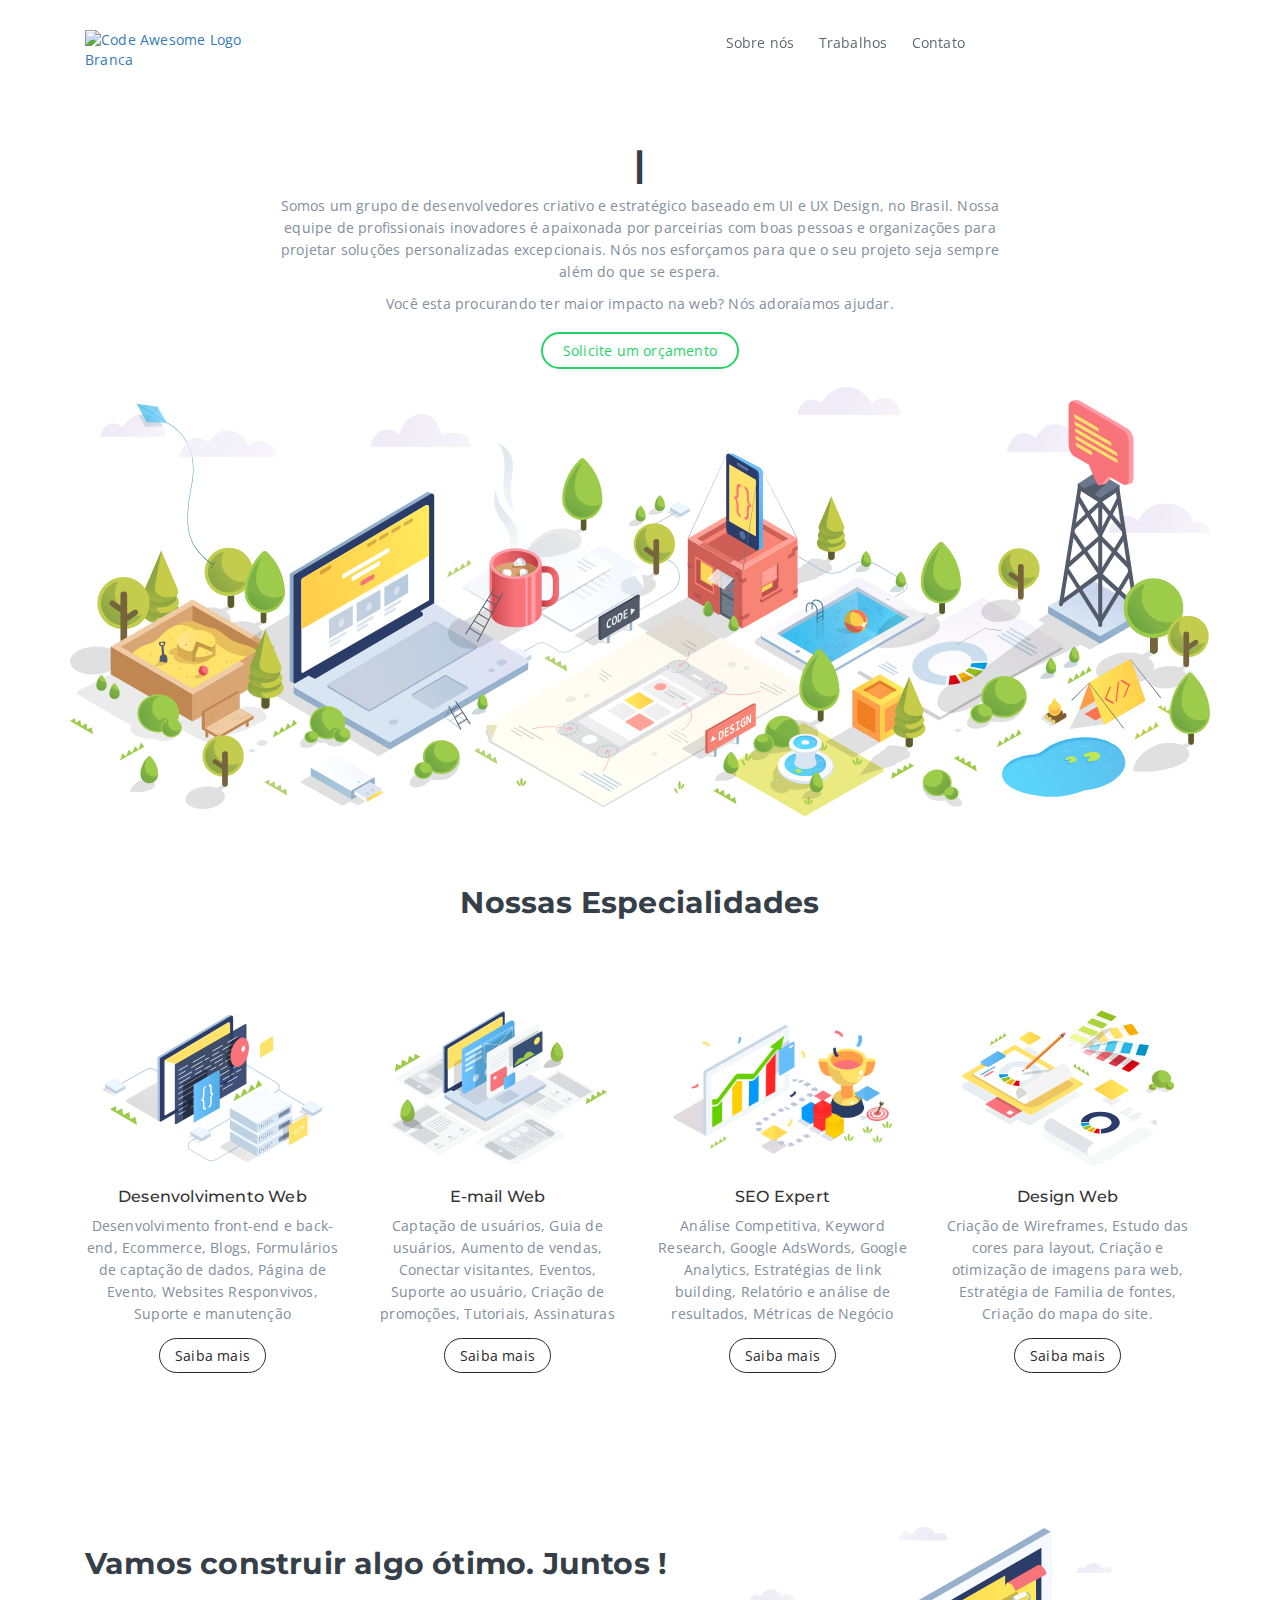
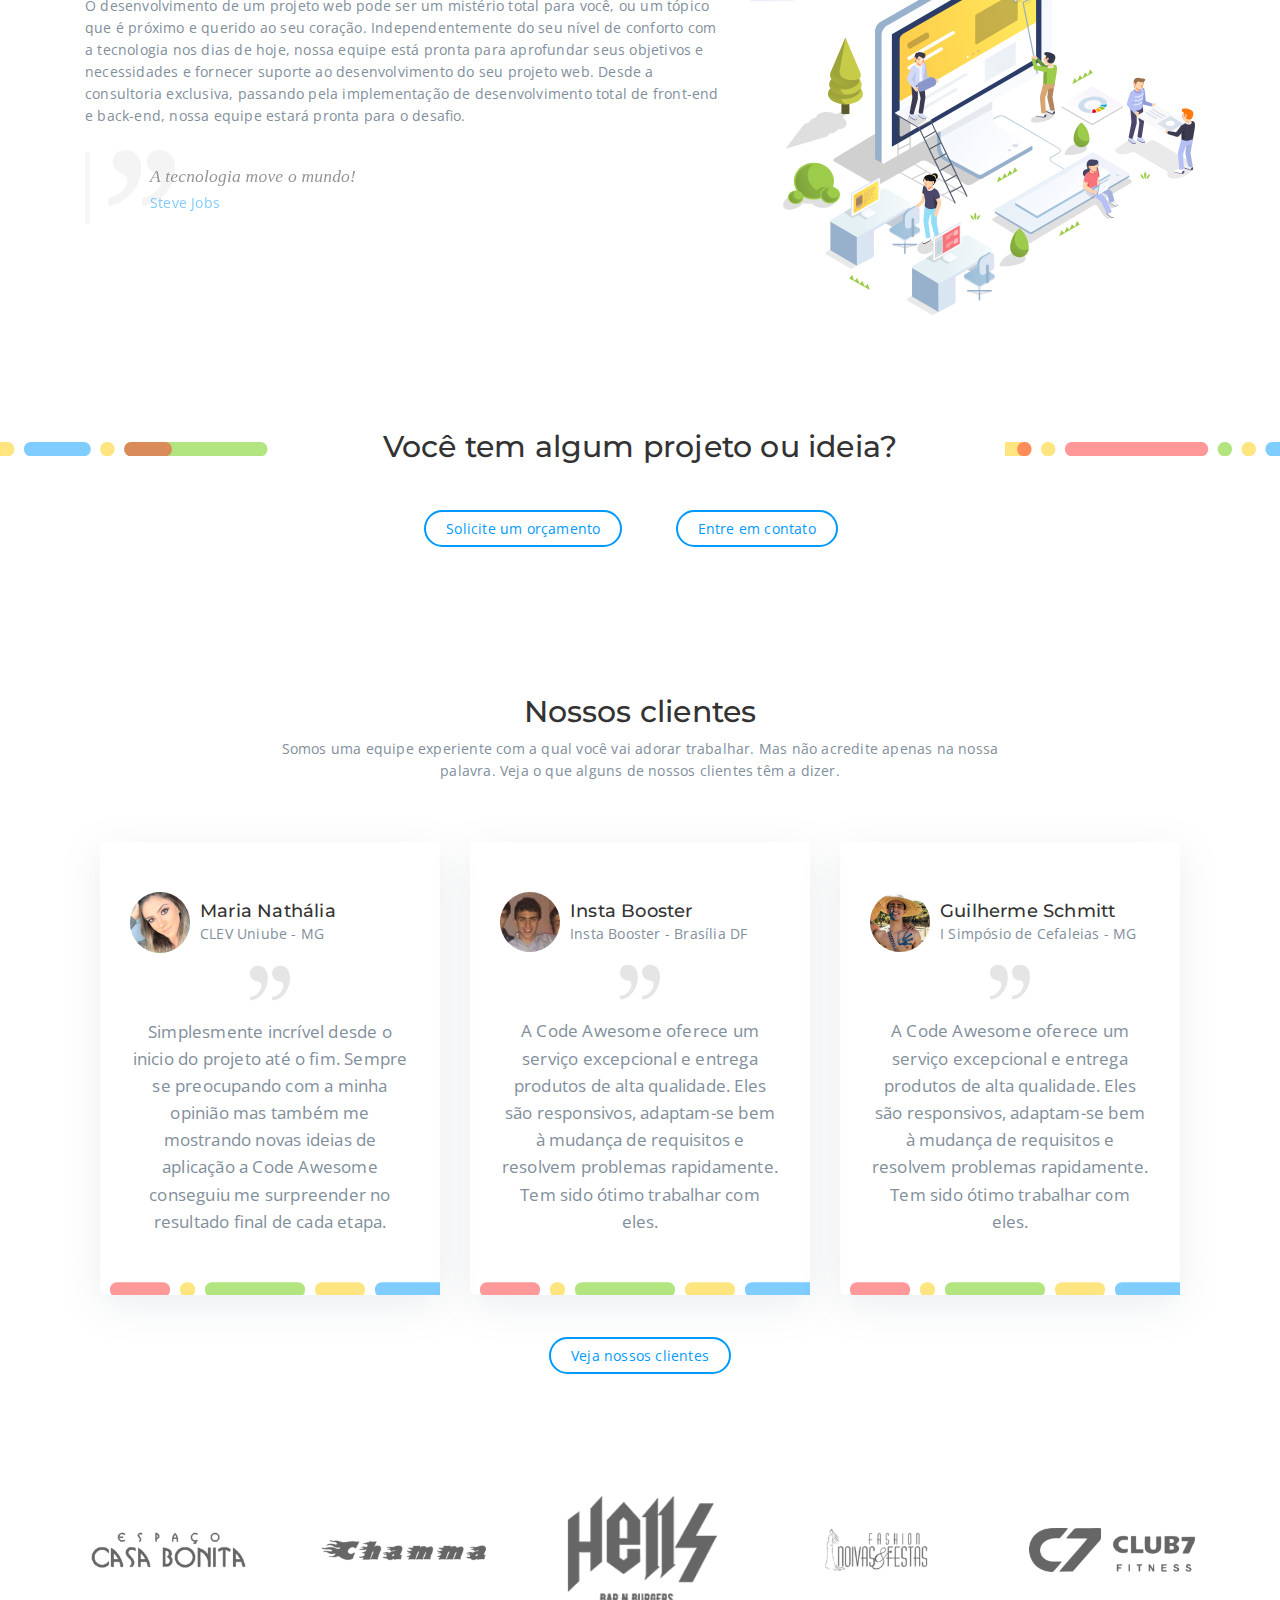
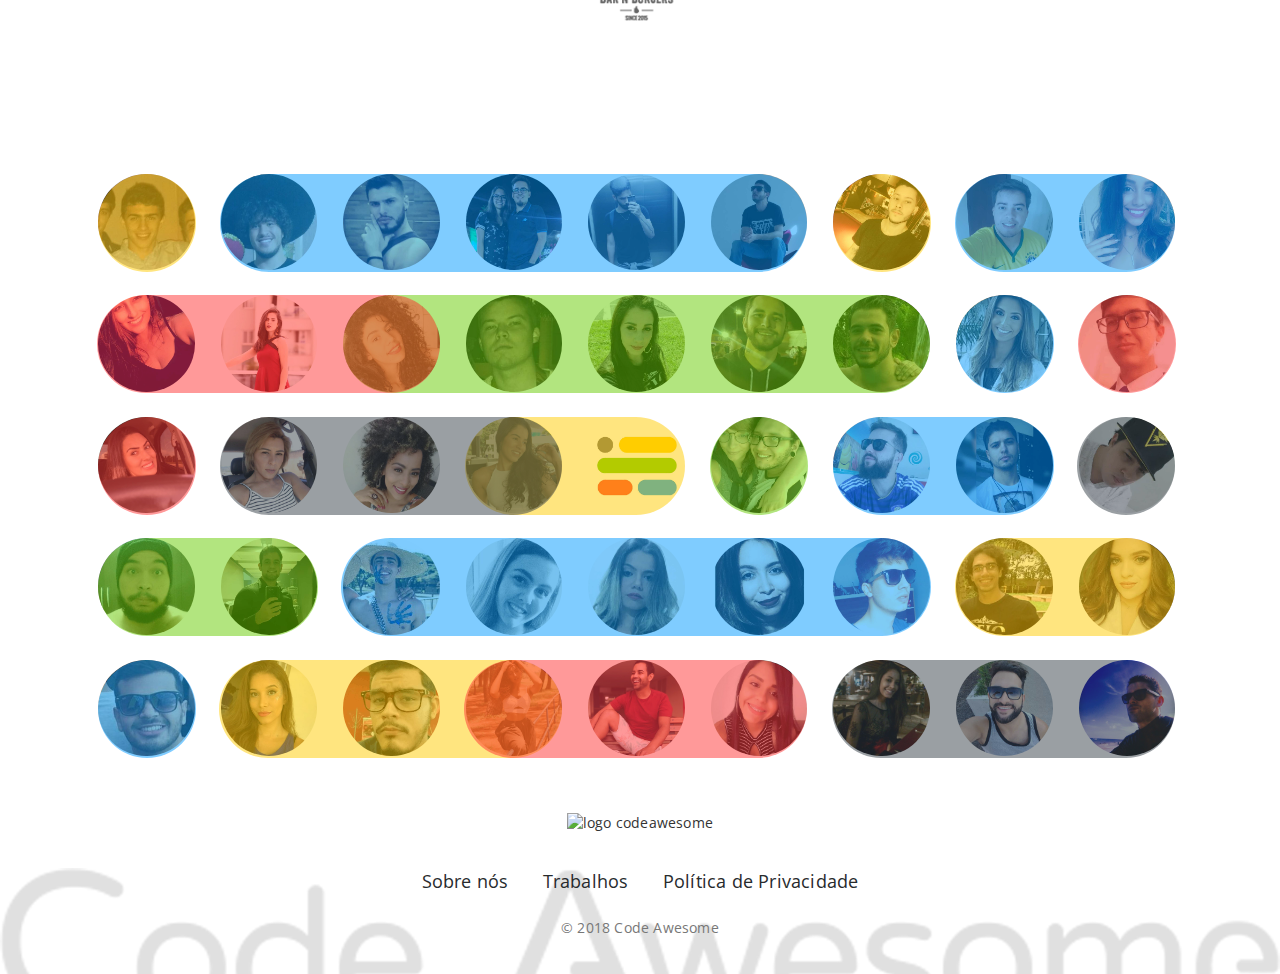
==== commit c8fe1989: "Adriano Nascentes" ====
--- a/index.html
+++ b/index.html
@@ -132,7 +132,7 @@
 	         <p>Somos um grupo de desenvolvedores criativo e estratégico baseado em UI e UX Design, no Brasil. Nossa equipe de profissionais inovadores é apaixonada por parceirias com boas pessoas e organizações para projetar soluções personalizadas excepcionais. Nós nos esforçamos para que o seu projeto seja sempre além do que se espera.</p>
 	       <p>Você esta procurando ter maior impacto na web? Nós adoraíamos ajudar.</p>
 	        <div class="codeawesome-contact-details">
-	          <p><a class="button greenWpp" target="_blank" href="https://api.whatsapp.com/send?phone=5561992663594">Solicite um orçamento</a></p>
+	          <p><a class="button greenWpp solicita-orcamento-show" target="_blank" href="#">Solicite um orçamento</a></p>
 	        </div>
 	      </div>
 	      <div class="col-md-2 col-xs-12">
@@ -688,10 +688,9 @@
     
 
     <!--Código email solicite um orçamento-->
-	
 	<div class="elfsight-app-5ceb85e3-238d-4073-9f6e-9f9912bee11f"></div>
+	<script src="js/e-mail-contato-orcamento.js"></script>
 	<!--End Code-->
-	<script src="js/e-mail-contato-orcamento.js"></script>
     
 
     <!--Incluindo o chat do facebook-->
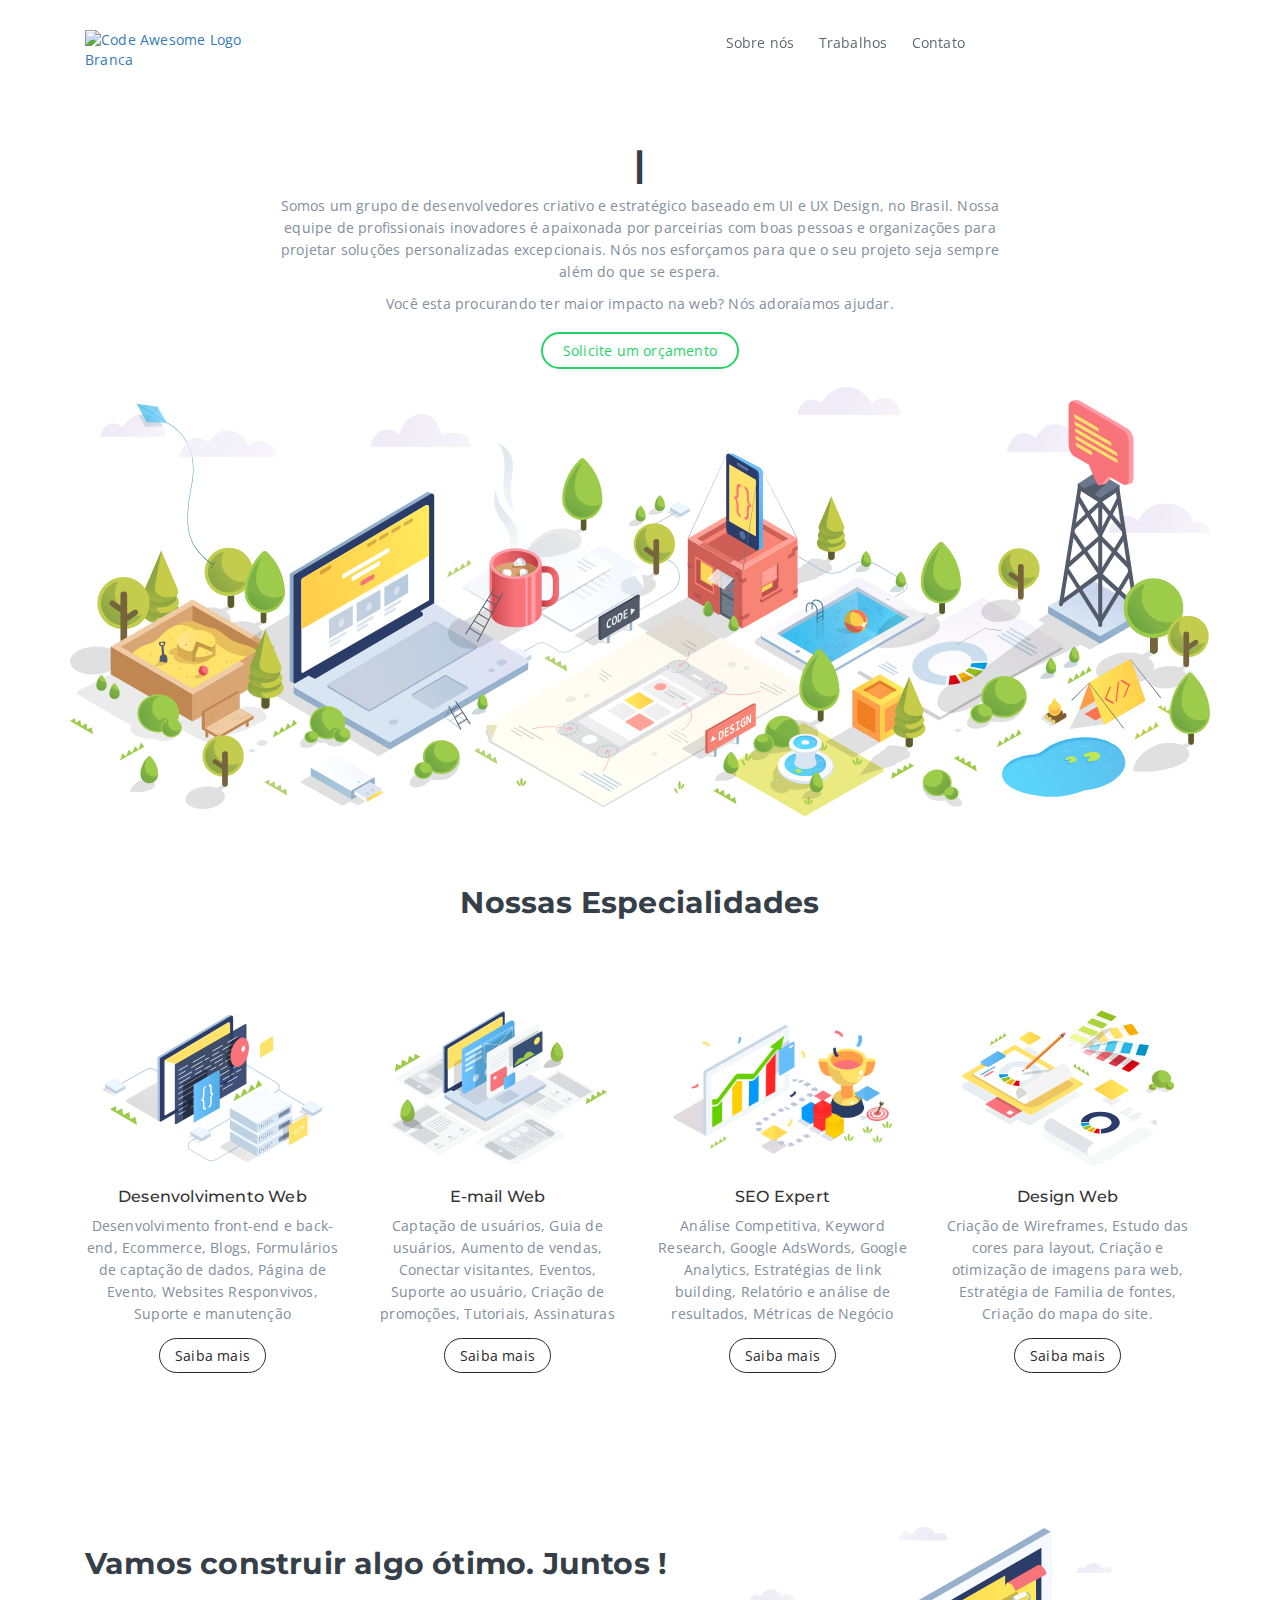
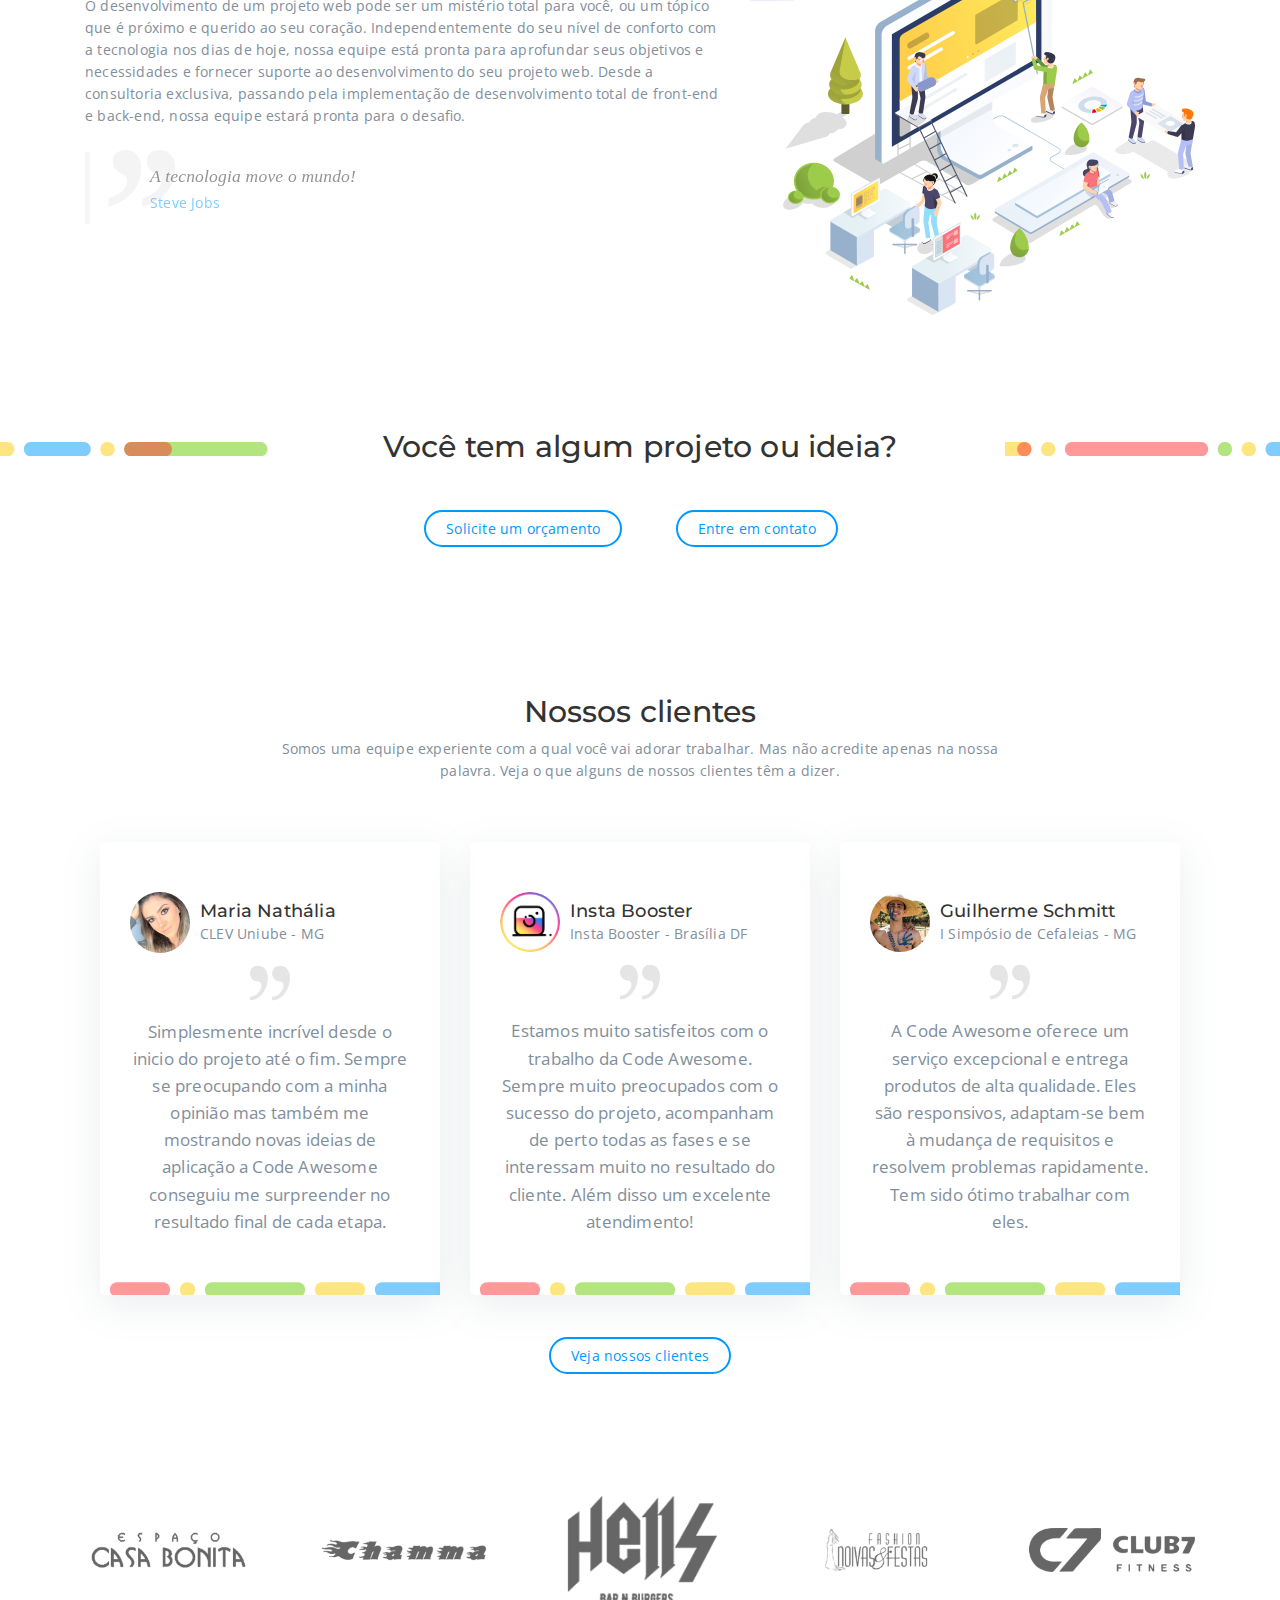
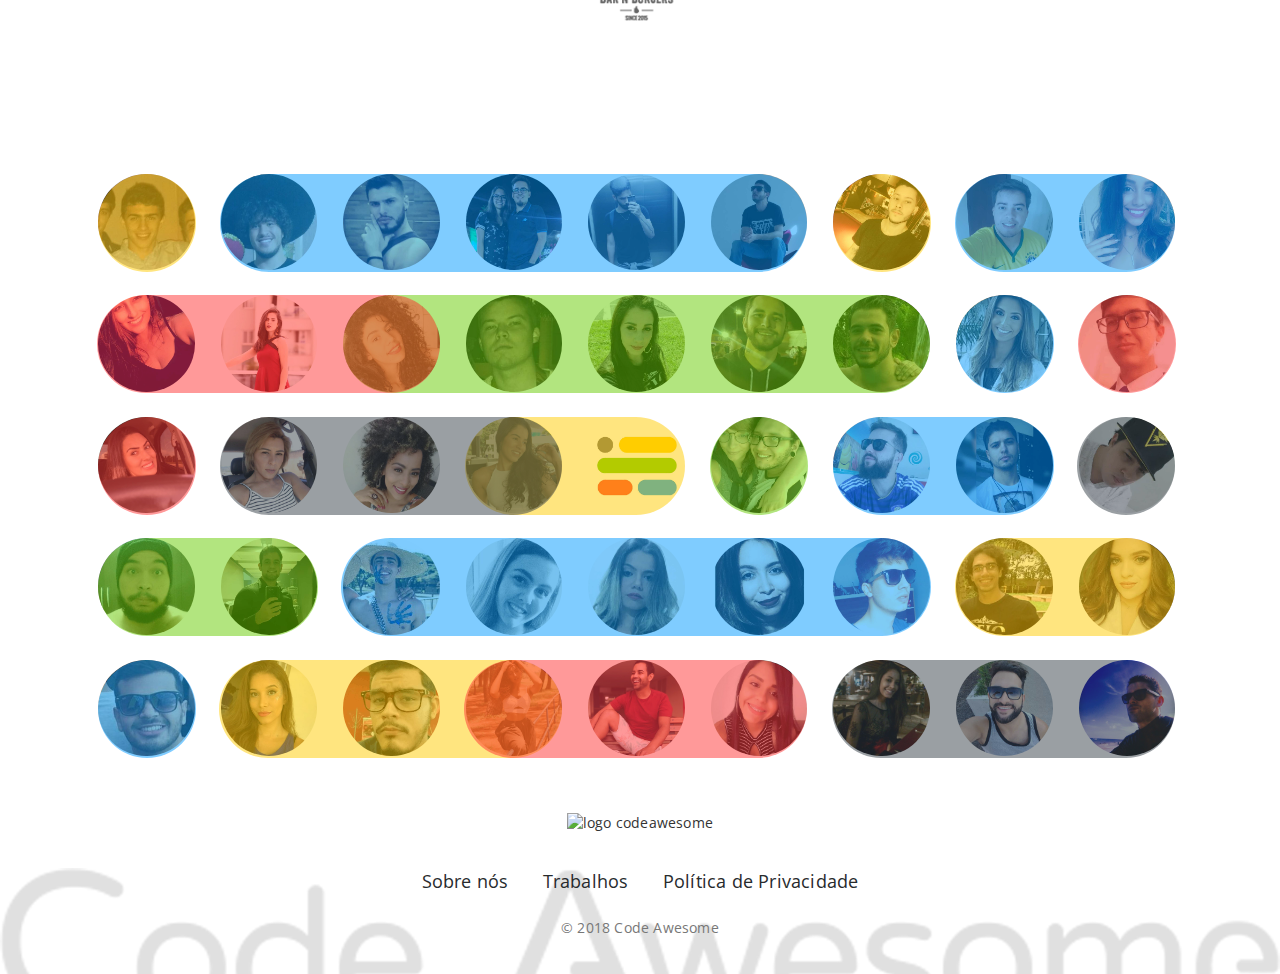
==== commit b7b344d8: "Adriano Nascentes" ====
--- a/index.html
+++ b/index.html
@@ -343,7 +343,7 @@
 	            <div class="item-depoimento">
 	              <div class="media">
 	                <div class="media-left media-middle">
-	                  <img src="images/profile/profile01.jpg" class="media-object" style="width:60px">
+	                  <img src="images/profile/profile-cliente-instabooster.png" class="media-object" style="width:60px">
 	                </div>
 	                <div class="media-body">
 	                  <h4>Insta Booster</h4>
@@ -361,7 +361,7 @@
 	                                </g>
 	                            </svg>
 	              </div>
-	                <p>A Code Awesome oferece um serviço excepcional e entrega produtos de alta qualidade. Eles são responsivos, adaptam-se bem à mudança de requisitos e resolvem problemas rapidamente. Tem sido ótimo trabalhar com eles.</p>
+	                <p>Estamos muito satisfeitos com o trabalho da Code Awesome. Sempre muito preocupados com o sucesso do projeto, acompanham de perto todas as fases e se interessam muito no resultado do cliente. Além disso um excelente atendimento!</p>
 	                <svg class="desenho-fundo-depoimentos" version="1.1" id="Layer_1" x="0px" y="0px" viewBox="0 0 340 452" style="enable-background:new 0 0 340 452;" xml:space="preserve">
 	                  <g id="header">
 	                    <rect x="-60" y="440" rx="7" ry="7" width="60" height="15" style="fill:var(--corAzulLogo);opacity:var(--opacityLine)"/>
--- a/css/custom-css.css
+++ b/css/custom-css.css
@@ -1144,6 +1144,13 @@
 /*Fim Style*/
 
 
+/*Style Formulário solicite um orçamento*/
+
+.eapps-contact-form-field-label, .eapps-contact-form-field-input-text::-moz-placeholder, .eapps-contact-form-field-input-textarea::-moz-placeholder, .eapps-contact-form-field-input-text{
+  font-weight: 500 !important;
+}
+
+
 @media (max-width: 480px){
   .codeawesome-header{
     display: none;
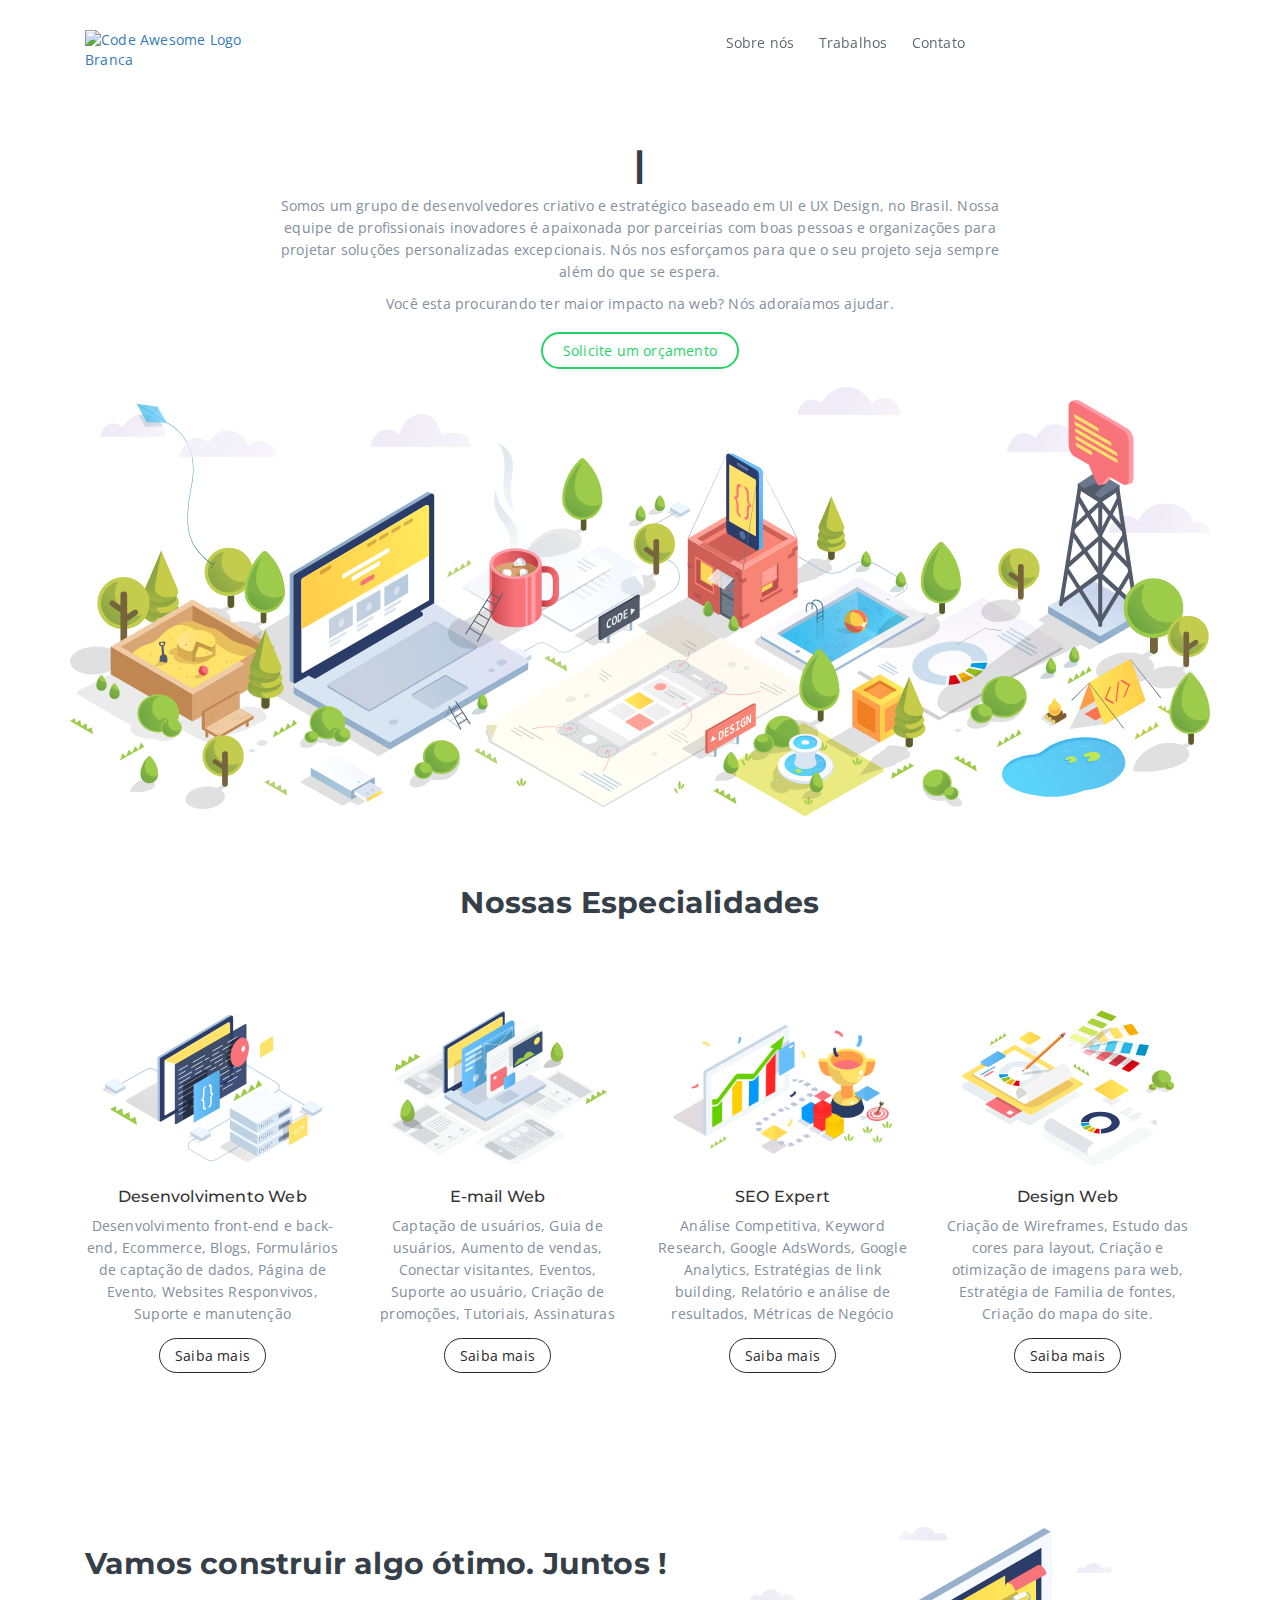
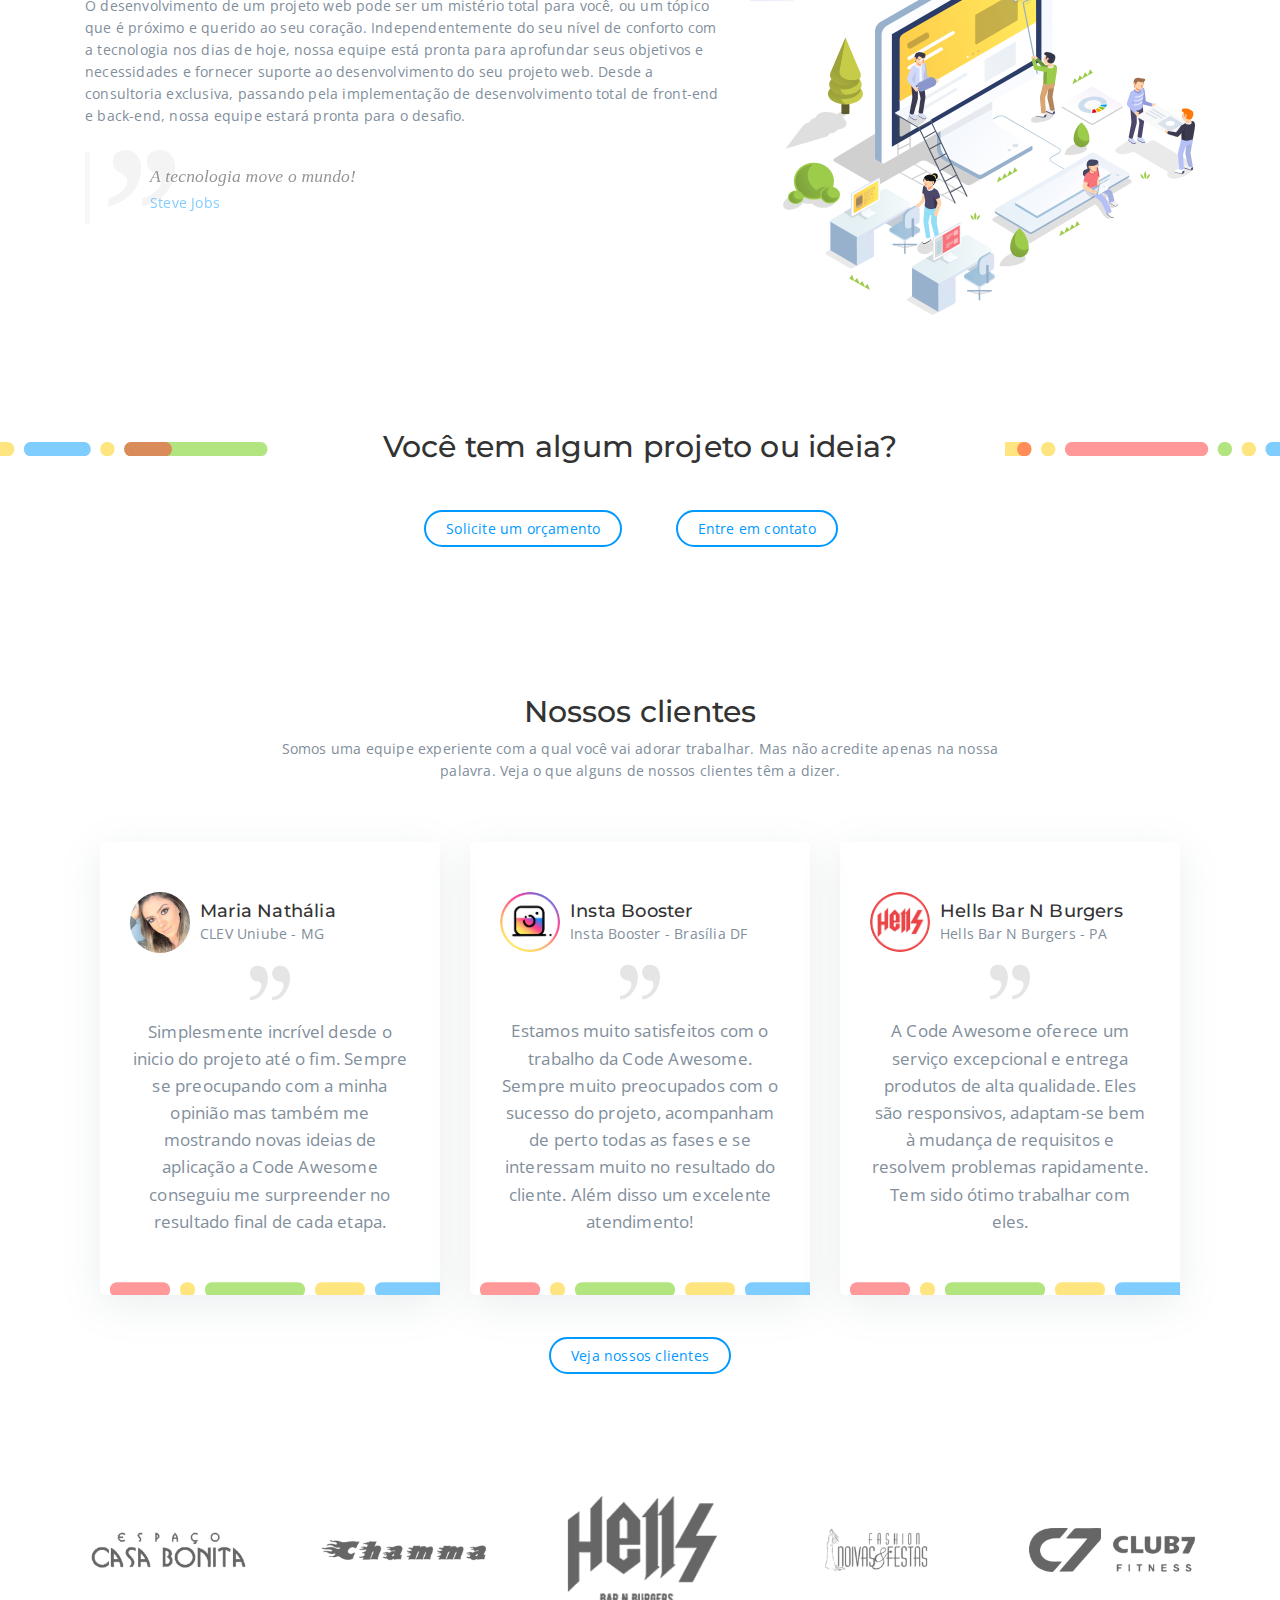
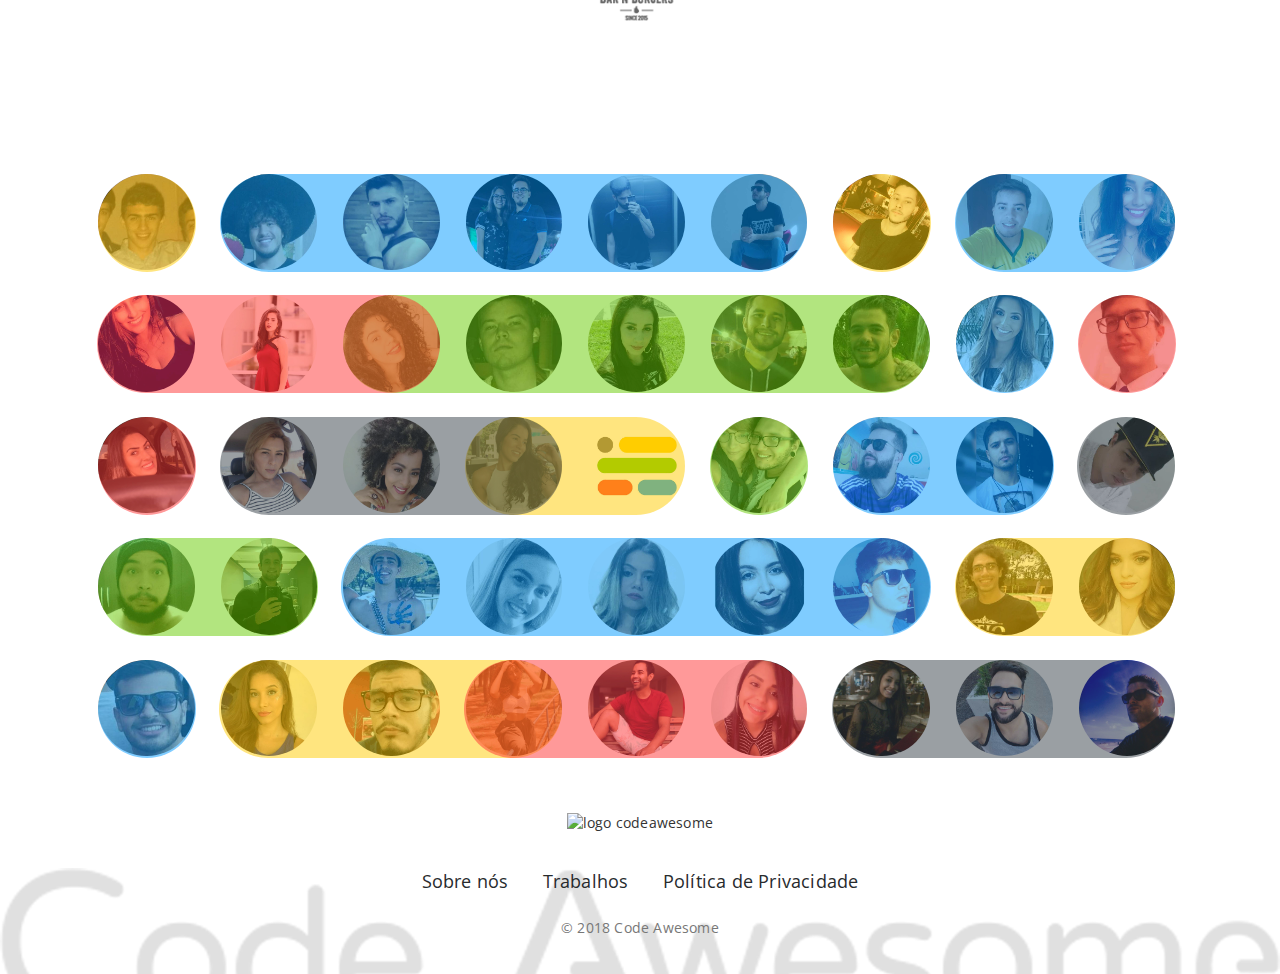
==== commit ba6d2cb8: "Adriano Nascentes" ====
--- a/index.html
+++ b/index.html
@@ -378,11 +378,11 @@
 	            <div class="item-depoimento">
 	              <div class="media">
 	                <div class="media-left media-middle">
-	                  <img src="images/profile/profile14.jpg" class="media-object" style="width:60px">
+	                  <img src="images/profile/profile-cliente-hellsbarnburguers.png" class="media-object" style="width:60px">
 	                </div>
 	                <div class="media-body">
-	                  <h4>Guilherme Schmitt</h4>
-	                  <span>I Simpósio de Cefaleias - MG</span>
+	                  <h4>Hells Bar N Burgers</h4>
+	                  <span>Hells Bar N Burgers - PA</span>
 	                </div>
 	              </div>
 	              <div class="col-md-12 col-xs-12 depoimentos-separador-icon">
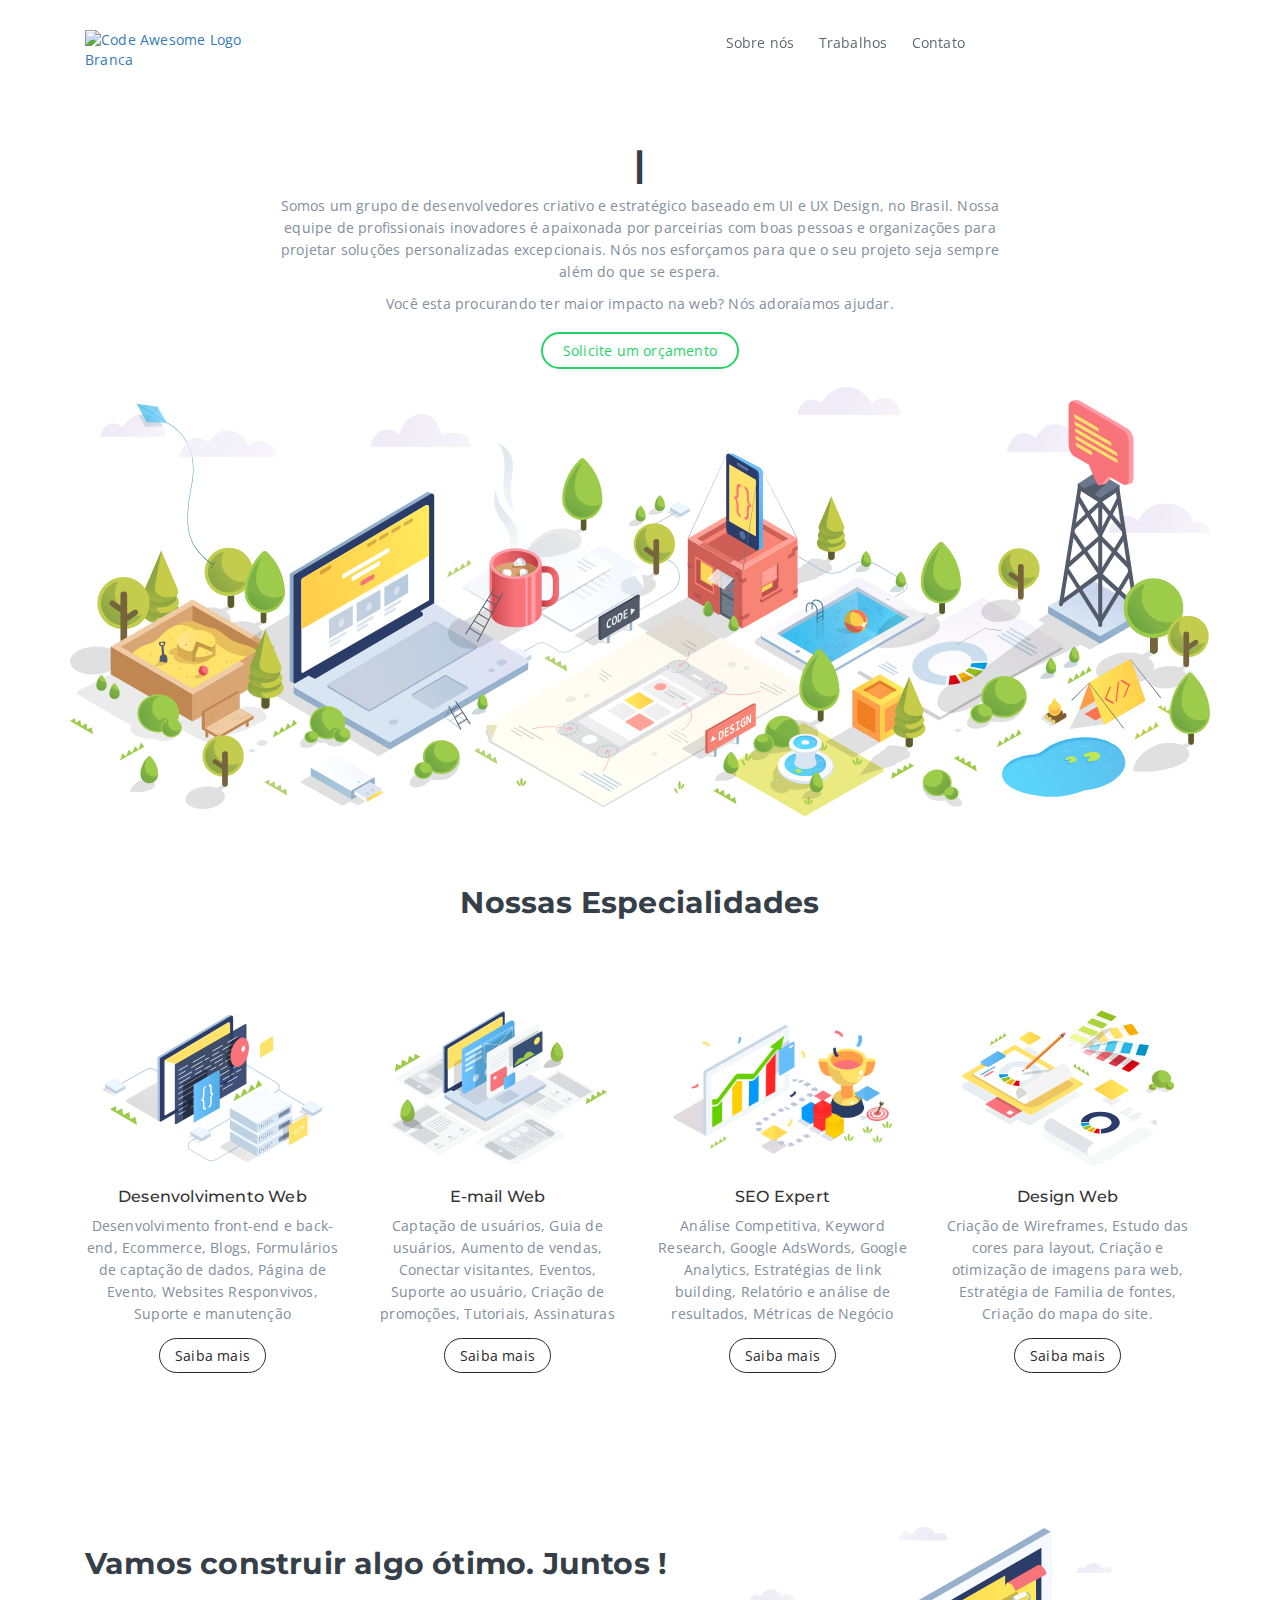
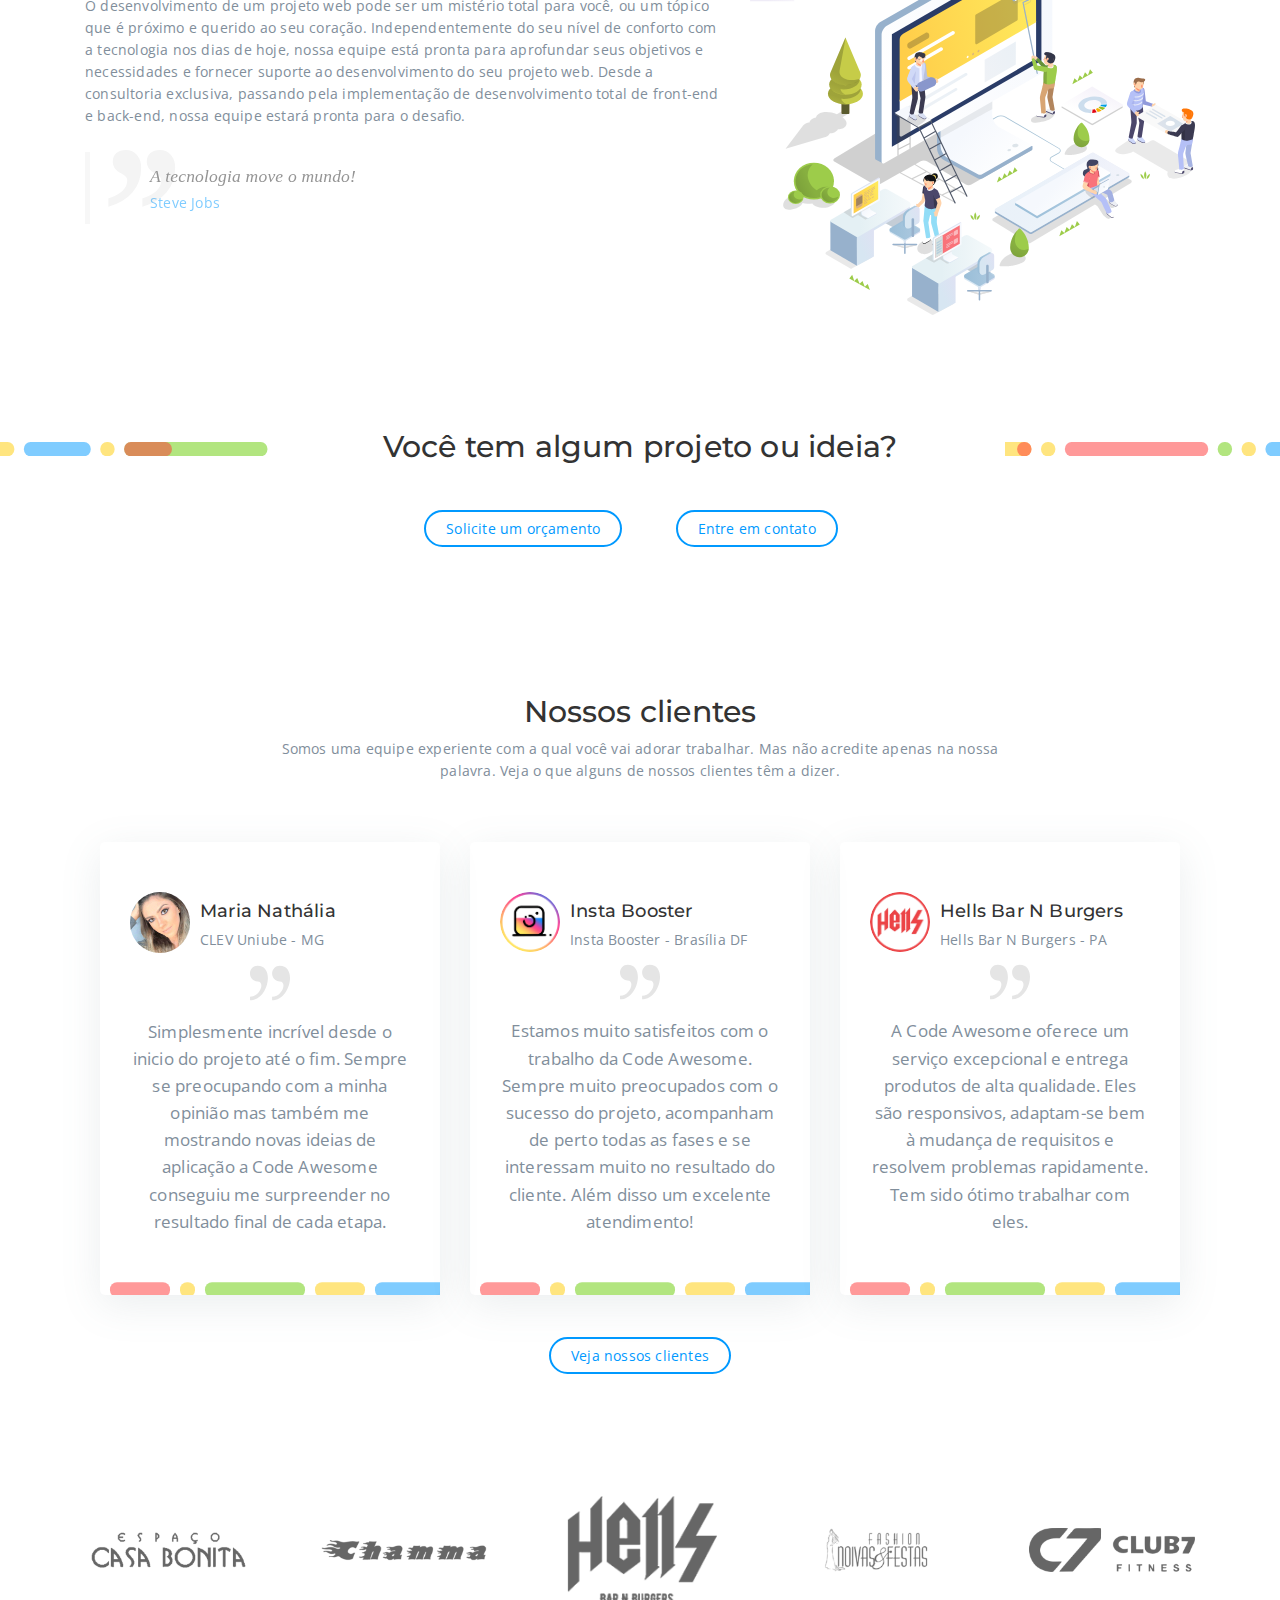
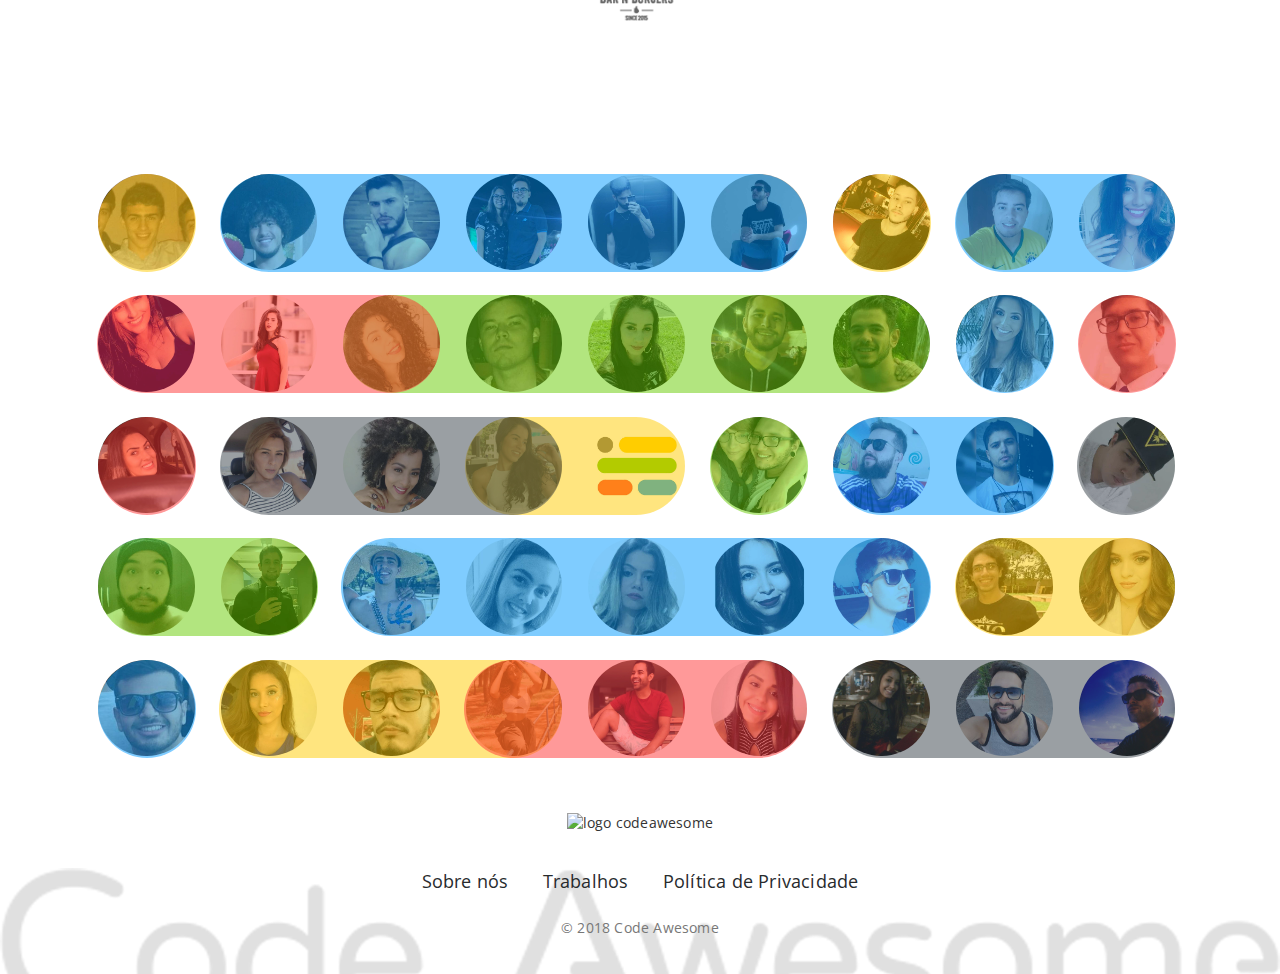
==== commit b1d765fb: "Adriano Nascentes" ====
--- a/index.html
+++ b/index.html
@@ -411,14 +411,14 @@
 	          </div>
 	        </div>
 	        <div class="col-md-12 col-xs-12 outros-clientes padding-25">
-	          <p><a class="button blueButton" target="_blank" href="https://dribbble.com/smartie">Veja nossos clientes</a></p>
+	          <p><a class="button blueButton" target="_blank" href="https://codeawesomebr.github.io/trabalhos.html">Veja nossos clientes</a></p>
 	        </div>
 	        <div class="col-md-12 col-xs-12 outros-clientes-logos padding-75">
-	          <img src="images/marca_clientes/casa-bonita-logo-cliente.png" alt="perfil logo icode2" border="0" />
-	          <img src="images/marca_clientes/chammas-logo-cliente.png" alt="perfil logo icode2" border="0" />
-	          <img src="images/marca_clientes/hells-bar-n-burgers-logo-cliente.png" alt="perfil logo icode2" border="0" />
-	          <img src="images/marca_clientes/fashion-noivas-logo-cliente.png" alt="perfil logo icode2" border="0" />
-	          <img src="images/marca_clientes/club-7-academia-logo-cliente.png" alt="perfil logo icode2" border="0" />
+	          <img src="images/marca_clientes/casa-bonita-logo-cliente.png" alt="Cliente Casa Bonita Logo" border="0" />
+	          <img src="images/marca_clientes/chammas-logo-cliente.png" alt="Cliente Chammas Logo" border="0" />
+	          <img src="images/marca_clientes/hells-bar-n-burgers-logo-cliente.png" alt="Cliente Hells Bar N Burgers Logo" border="0" />
+	          <img src="images/marca_clientes/fashion-noivas-logo-cliente.png" alt="Cliente Fashion Noivas & Festas Logo" border="0" />
+	          <img src="images/marca_clientes/club-7-academia-logo-cliente.png" alt="Cliente Academia Club 7 Fitness Logo" border="0" />
 	        </div>
 	      </div>
 	    </div>
--- a/css/custom-css.css
+++ b/css/custom-css.css
@@ -487,6 +487,7 @@
 
 .item-depoimento > .media > .media-body span{
   color: #818e9b;
+  line-height: 1.2;
 }
 
 .item-depoimento > .media > .media-left img{
@@ -1193,10 +1194,6 @@
     padding: 0px !important;
   }
   
-  .desenho-fundo-depoimentos{
-    top:73px;
-  }
-  
   .outros-clientes-logos{
     display: none;
   }
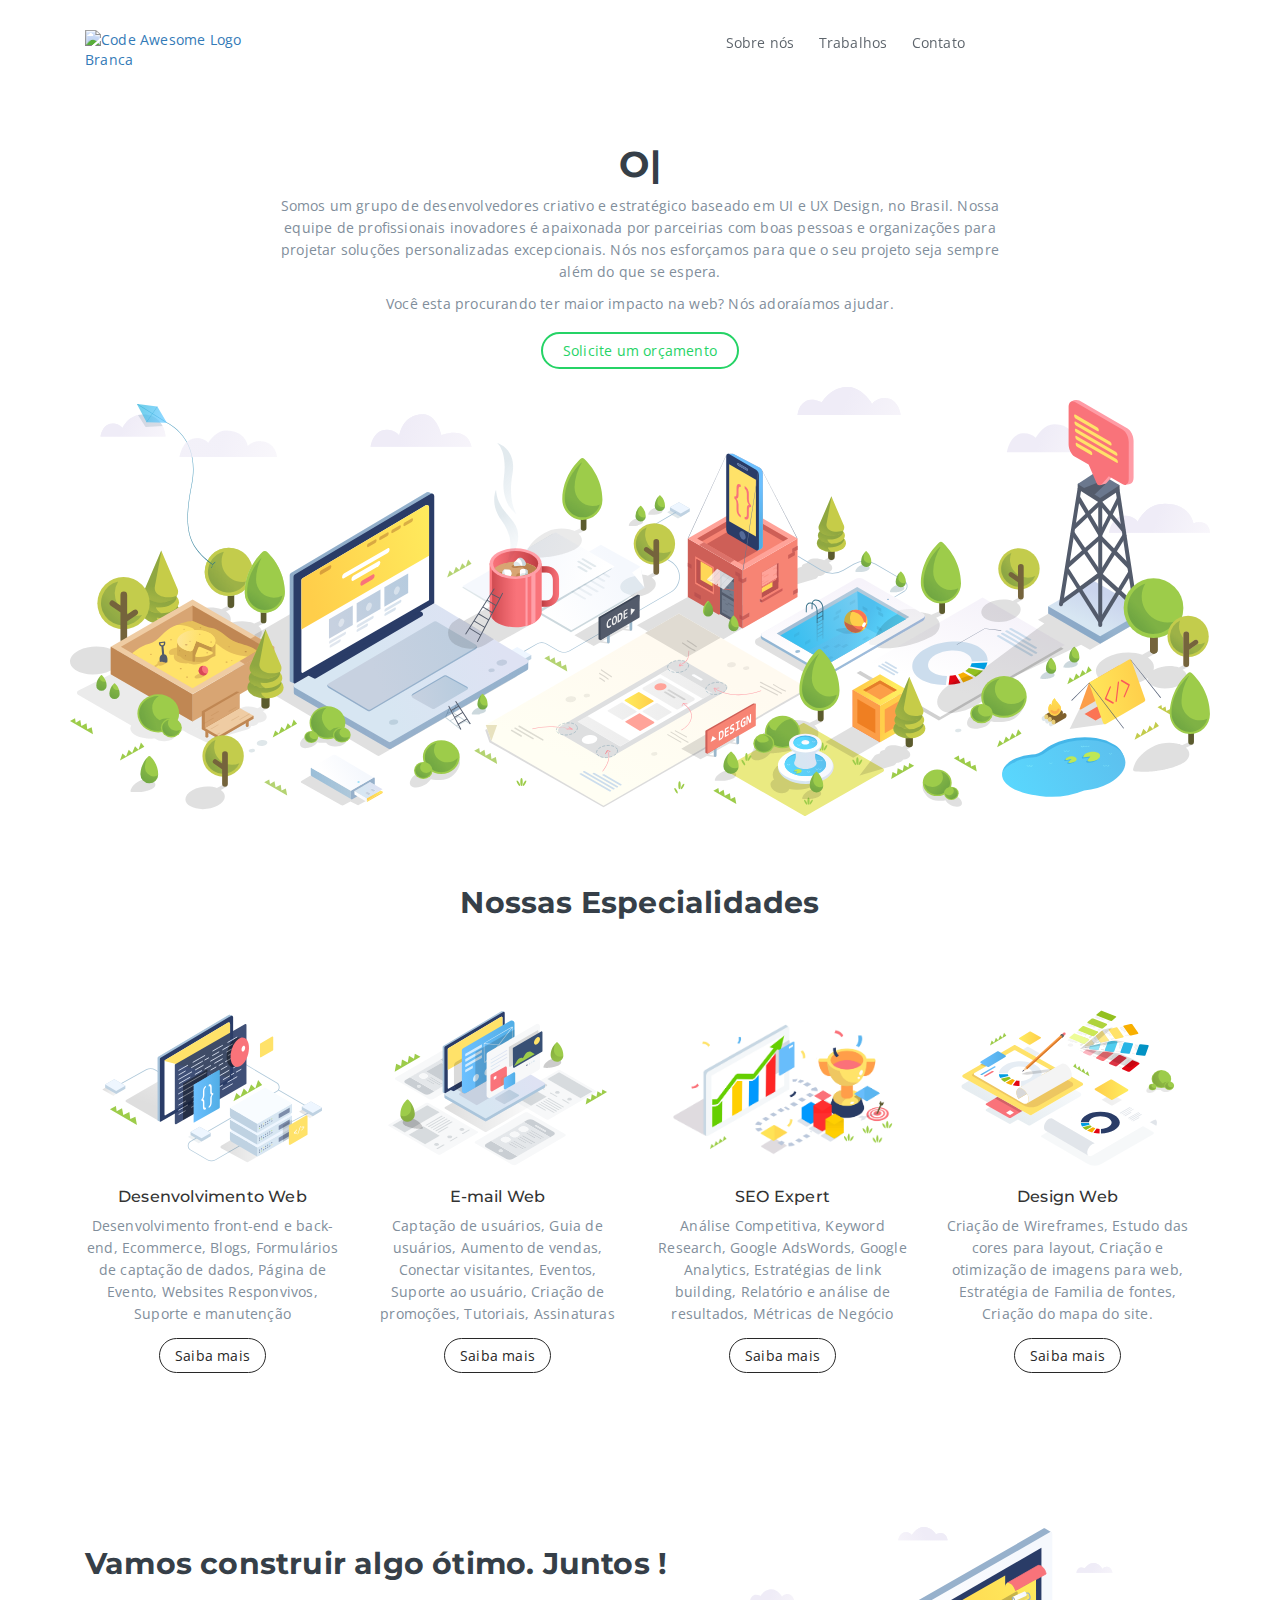
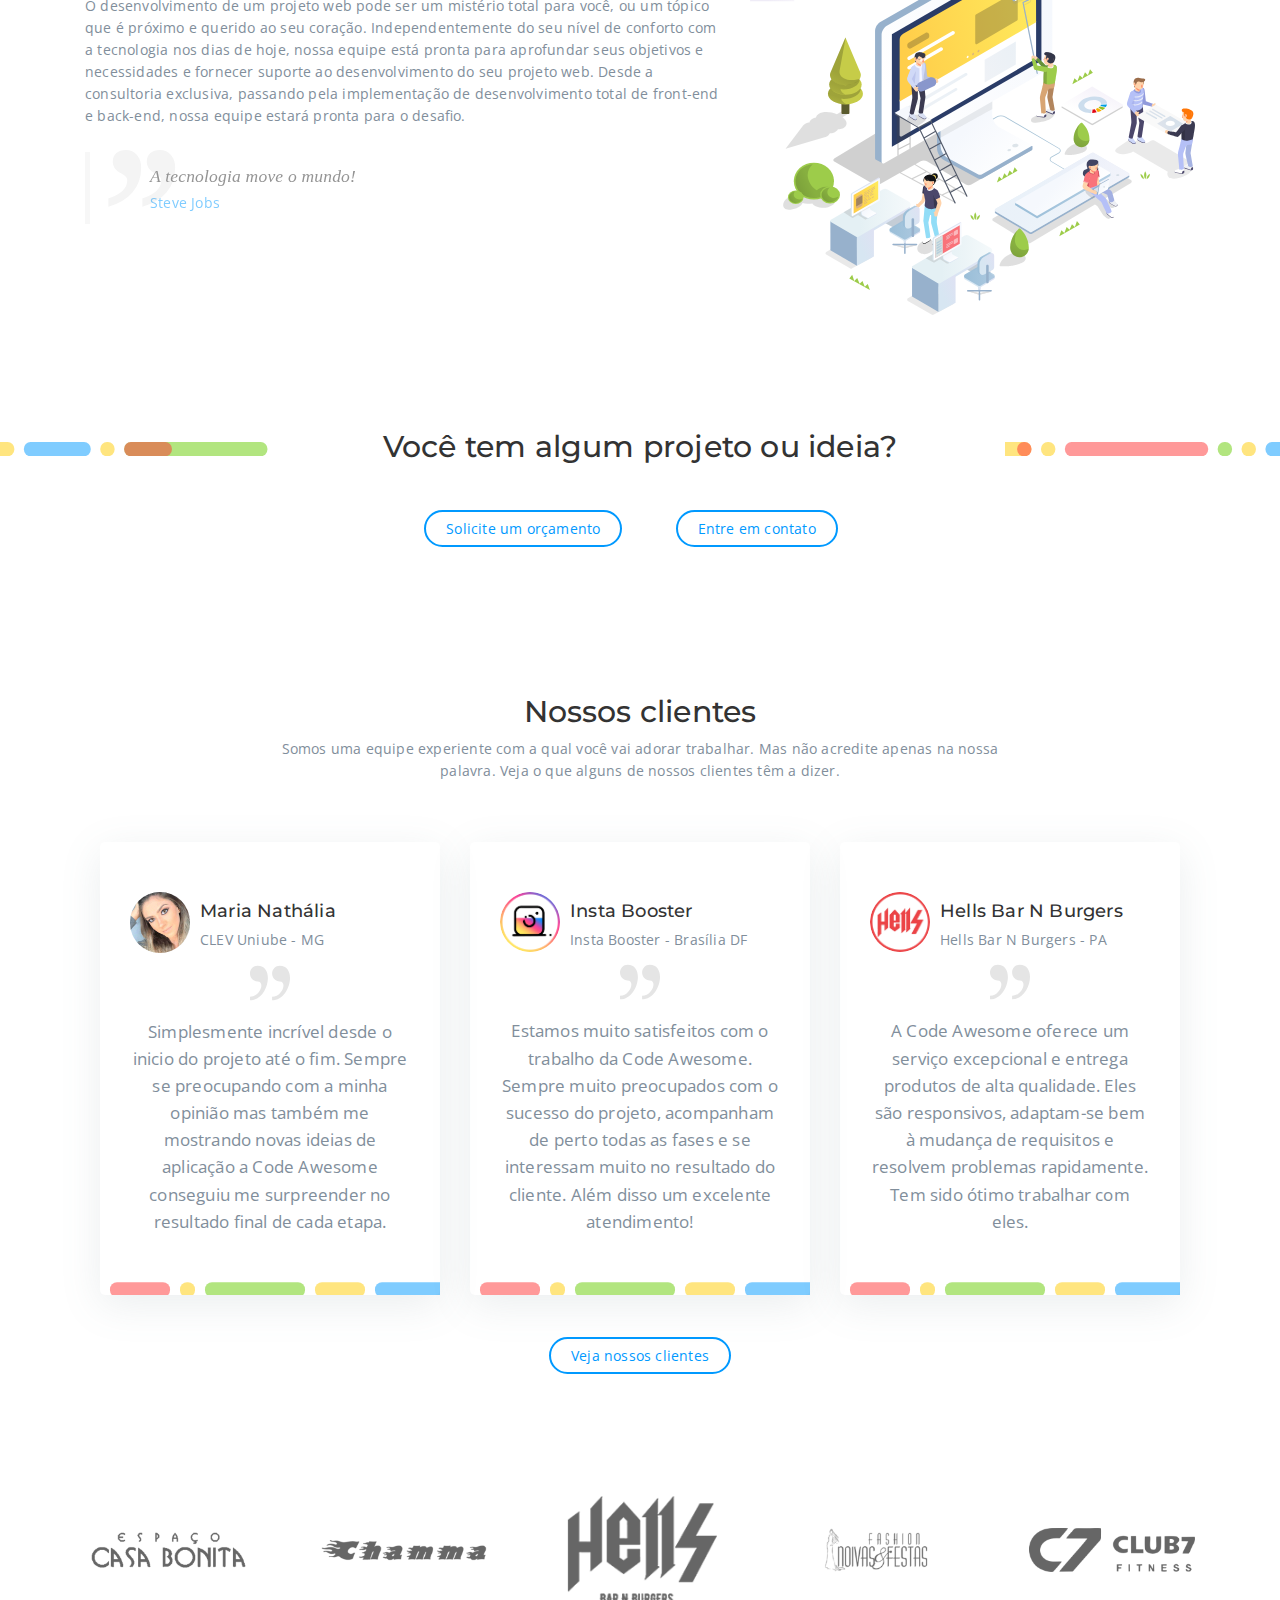
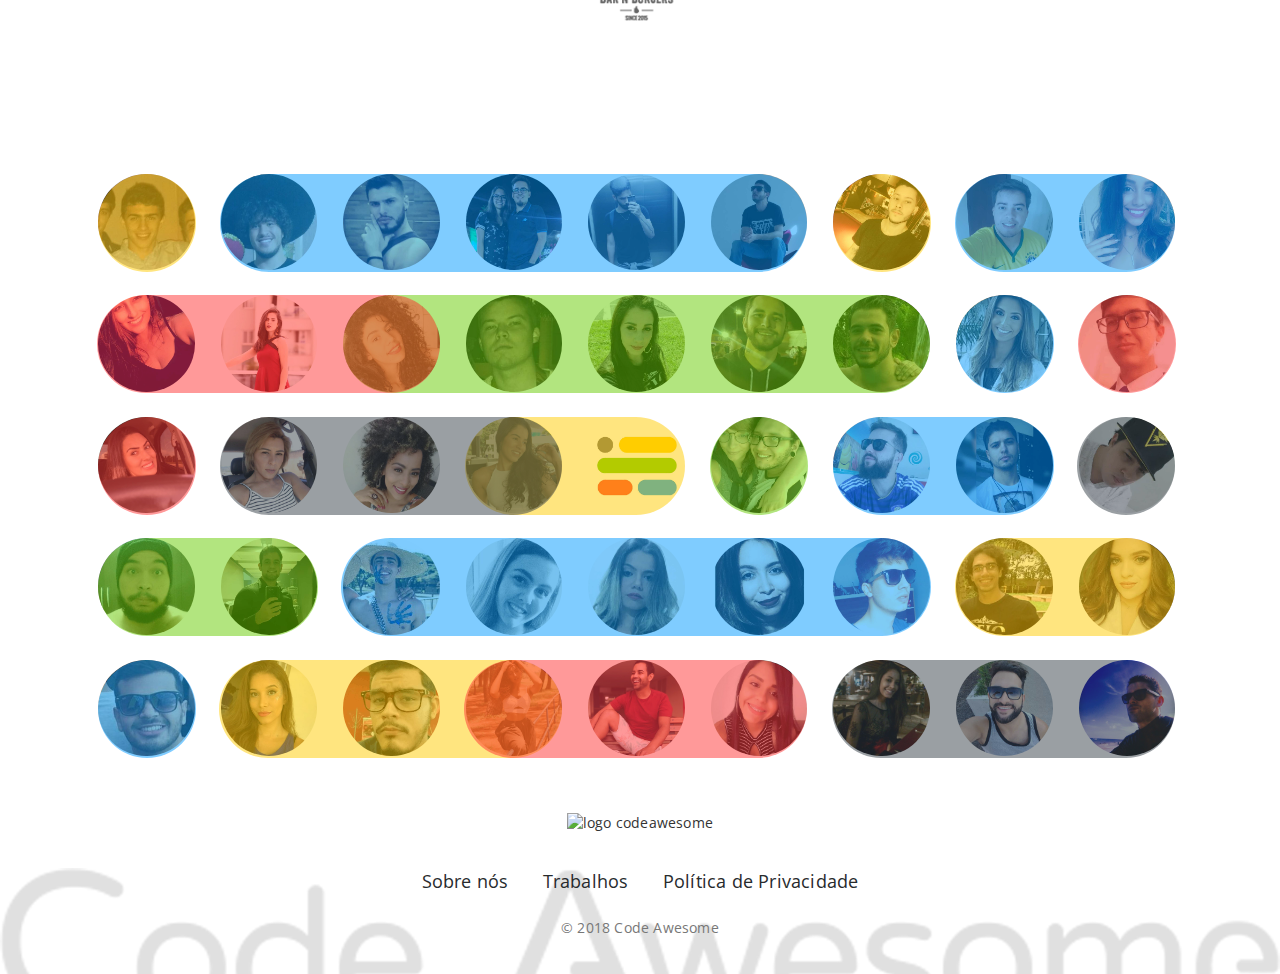
==== commit ed16a359: "Adriano Nascentes" ====
--- a/index.html
+++ b/index.html
@@ -411,7 +411,7 @@
 	          </div>
 	        </div>
 	        <div class="col-md-12 col-xs-12 outros-clientes padding-25">
-	          <p><a class="button blueButton" target="_blank" href="https://codeawesomebr.github.io/trabalhos.html">Veja nossos clientes</a></p>
+	          <p><a class="button blueButton" href="https://codeawesomebr.github.io/trabalhos.html">Veja nossos clientes</a></p>
 	        </div>
 	        <div class="col-md-12 col-xs-12 outros-clientes-logos padding-75">
 	          <img src="images/marca_clientes/casa-bonita-logo-cliente.png" alt="Cliente Casa Bonita Logo" border="0" />
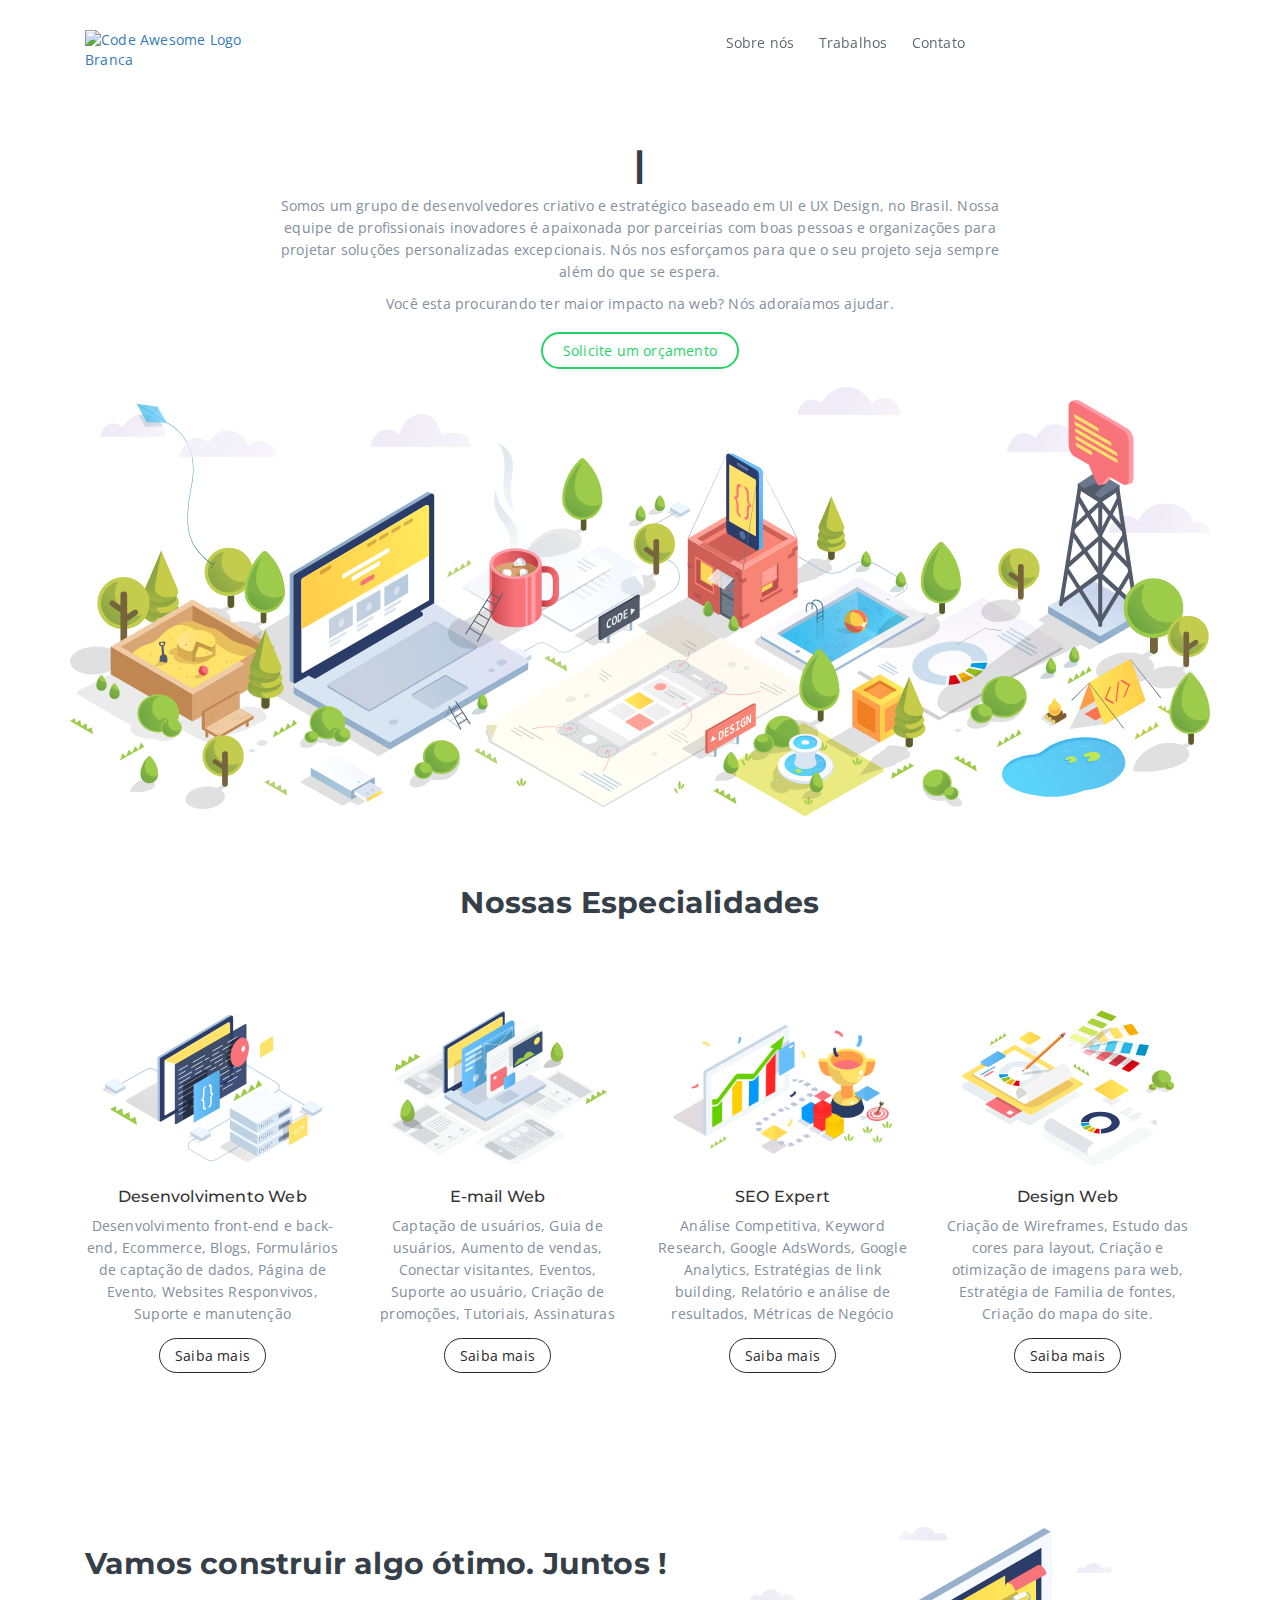
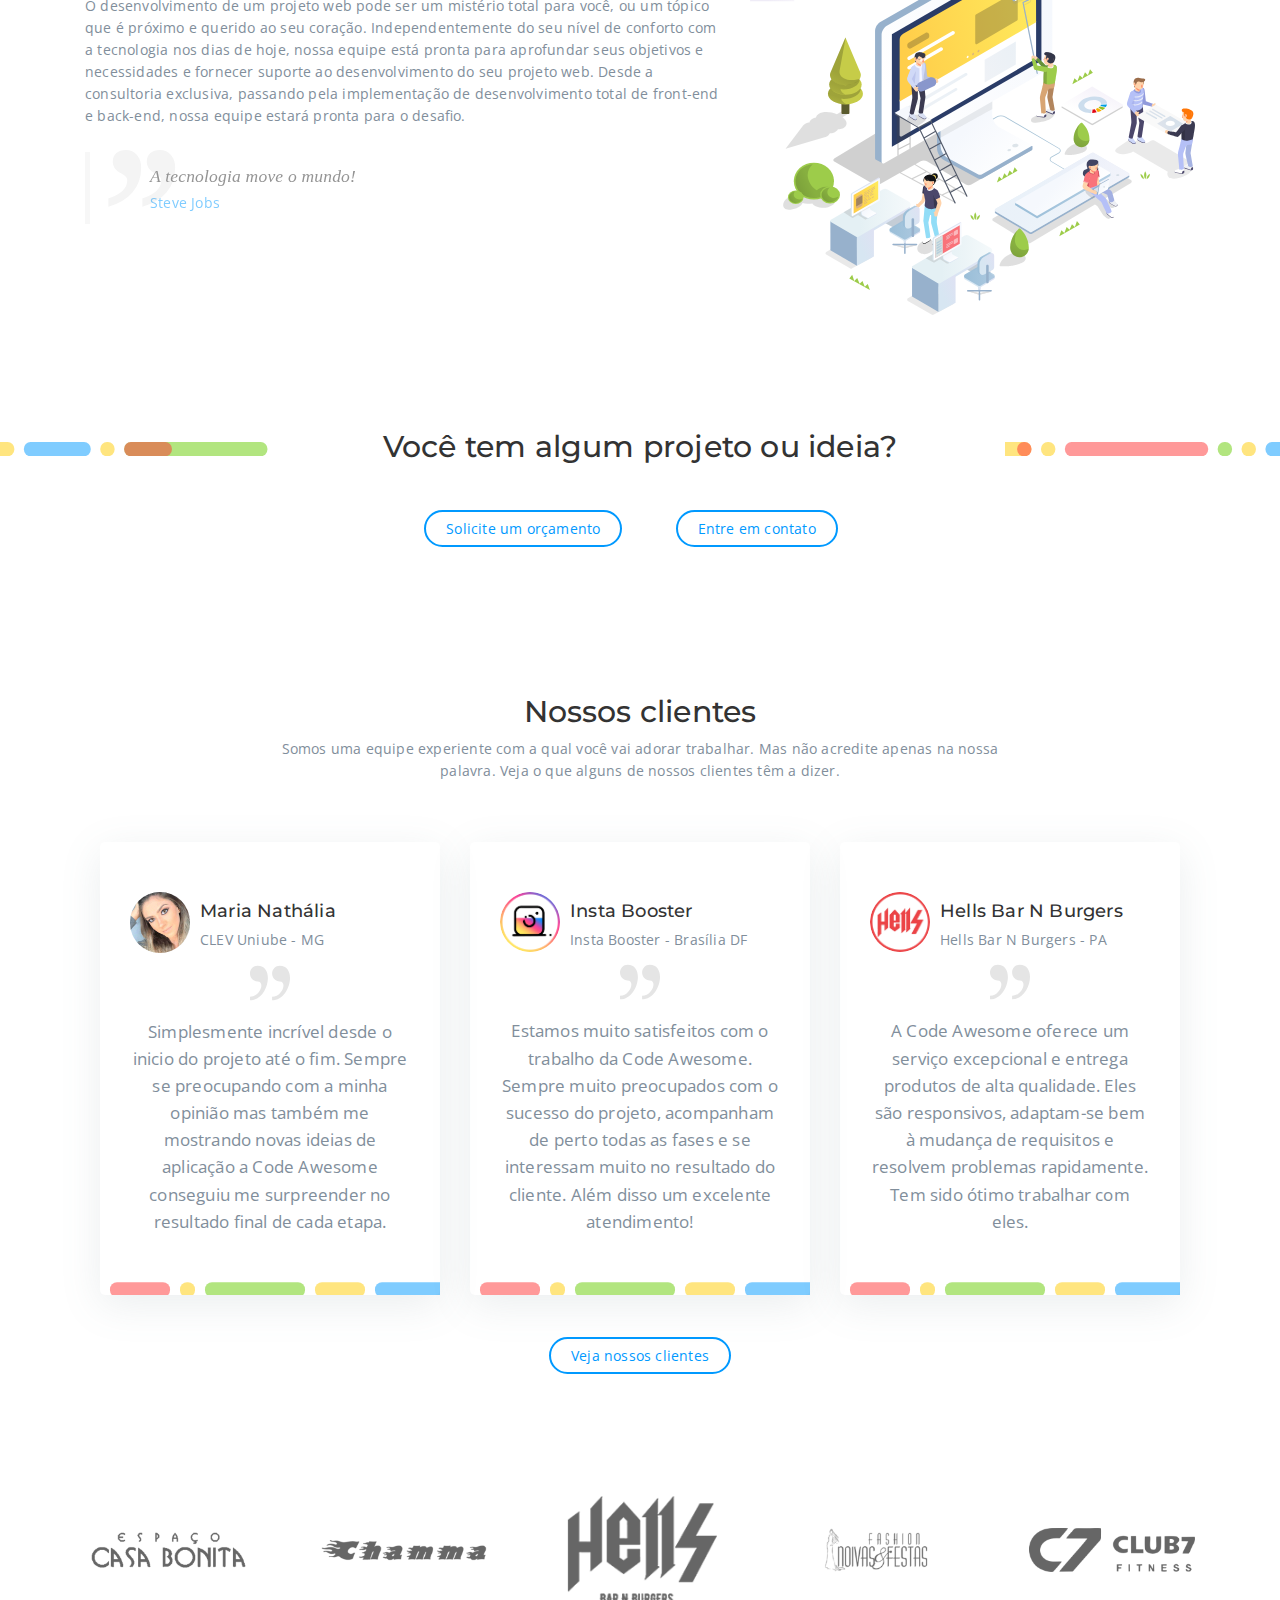
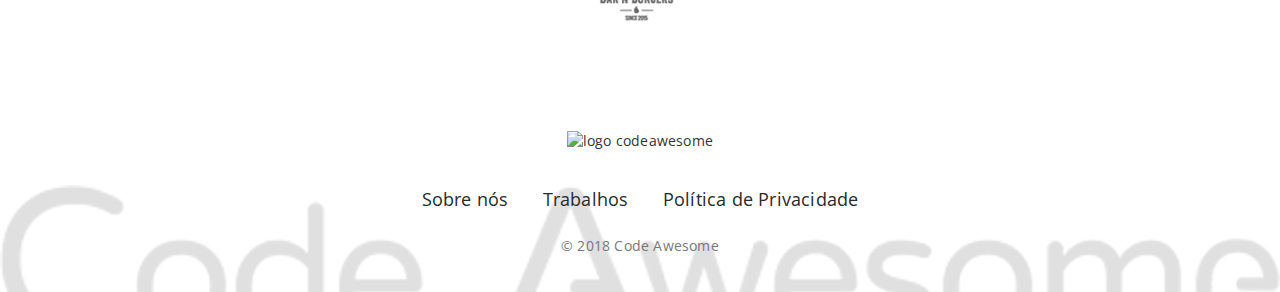
==== commit bd8286f4: "Adriano Nascentes" ====
--- a/index.html
+++ b/index.html
@@ -425,231 +425,6 @@
 	  </div>
 	</div>
 
-
-	<div class="codeawesome-profile-social margin-75">
-	  <div class="container">
-	    <div class="row">
-	      <div class="col-md-12 col-xs-12 awesome-box">
-	        <div class="col-md-12 col-xs-12">
-	          <div class="col-md-1-awesome profile-awesome">
-	            <img src="images/profile/profile01.jpg" alt="Avatar da comunidade Code Awesome"/>
-	          </div>
-	          <div class="col-md-1-awesome profile-awesome">
-	            <img src="images/profile/profile03.jpg" alt="Avatar da comunidade Code Awesome"/>
-	          </div>
-	          <div class="col-md-1-awesome profile-awesome">
-	            <img src="images/profile/profile05.jpg" alt="Avatar da comunidade Code Awesome"/>
-	          </div>
-	          <div class="col-md-1-awesome profile-awesome">
-	            <img src="images/profile/profile07.jpg" alt="Avatar da comunidade Code Awesome"/>
-	          </div>
-	          <div class="col-md-1-awesome profile-awesome">
-	            <img src="images/profile/profile09.jpg" alt="Avatar da comunidade Code Awesome"/>
-	          </div>
-	          <div class="col-md-1-awesome profile-awesome">
-	            <img src="images/profile/profile11.jpg" alt="Avatar da comunidade Code Awesome"/>
-	          </div>
-	          <div class="col-md-1-awesome profile-awesome">
-	            <img src="images/profile/profile13.jpg" alt="Avatar da comunidade Code Awesome"/>
-	          </div>
-	          <div class="col-md-1-awesome profile-awesome">
-	            <img src="images/profile/profile15.jpg" alt="Avatar da comunidade Code Awesome"/>
-	          </div>
-	          <div class="col-md-1-awesome profile-awesome">
-	            <img src="images/profile/profile17.jpg" alt="Avatar da comunidade Code Awesome"/>
-	          </div>
-	        </div>
-	        <div class="bg-yellow-line-1-1"></div>
-	        <div class="bg-yellow-line-1-2"></div>
-	        <div class="bg-blue-line-1-1"></div>
-	        <div class="bg-blue-line-1-2"></div>
-	      </div>
-	      <div class="col-md-12 col-xs-12 awesome-box">
-	        <div class="col-md-12 col-xs-12">
-	          <div class="col-md-1-awesome profile-awesome">
-	            <img src="images/profile/profile20.jpg" alt="Avatar da comunidade Code Awesome"/>
-	          </div>
-	          <div class="col-md-1-awesome profile-awesome">
-	            <img src="images/profile/profile21.jpg" alt="Avatar da comunidade Code Awesome"/>
-	          </div>
-	          <div class="col-md-1-awesome profile-awesome">
-	            <img src="images/profile/profile23.jpg" alt="Avatar da comunidade Code Awesome"/>
-	          </div>
-	          <div class="col-md-1-awesome profile-awesome">
-	            <img src="images/profile/profile25.jpg" alt="Avatar da comunidade Code Awesome"/>
-	          </div>
-	          <div class="col-md-1-awesome profile-awesome">
-	            <img src="images/profile/profile27.jpg" alt="Avatar da comunidade Code Awesome"/>
-	          </div>
-	          <div class="col-md-1-awesome profile-awesome">
-	            <img src="images/profile/profile29.jpg" alt="Avatar da comunidade Code Awesome"/>
-	          </div>
-	          <div class="col-md-1-awesome profile-awesome">
-	            <img src="images/profile/profile31.jpg" alt="Avatar da comunidade Code Awesome"/>
-	          </div>
-	          <div class="col-md-1-awesome profile-awesome">
-	            <img src="images/profile/profile33.jpg" alt="Avatar da comunidade Code Awesome"/>
-	          </div>
-	          <div class="col-md-1-awesome profile-awesome">
-	            <img src="images/profile/profile35.jpg" alt="Avatar da comunidade Code Awesome"/>
-	          </div>
-	        </div>
-	        <div class="bg-red-line-2-1"></div>
-	        <div class="bg-green-line-2-1"></div>
-	        <div class="bg-blue-line-2-1"></div>
-	        <div class="bg-red-line-2-2"></div>
-	      </div>
-	      <div class="col-md-12 col-xs-12 awesome-box">
-	        <div class="col-md-12 col-xs-12">
-	          <div class="col-md-1-awesome profile-awesome">
-	            <img src="images/profile/profile37.jpg" alt="Avatar da comunidade Code Awesome"/>
-	          </div>
-	          <div class="col-md-1-awesome profile-awesome">
-	            <img src="images/profile/profile39.jpg" alt="Avatar da comunidade Code Awesome"/>
-	          </div>
-	          <div class="col-md-1-awesome profile-awesome">
-	            <img src="images/profile/profile41.jpg" alt="Avatar da comunidade Code Awesome"/>
-	          </div>
-	          <div class="col-md-1-awesome profile-awesome">
-	            <img src="images/profile/profile43.jpg" alt="Avatar da comunidade Code Awesome"/>
-	          </div>
-	          <div class="col-md-1-awesome profile-awesome">
-	            <img src="images/profile/profilelogo.jpg" alt="Avatar da comunidade Code Awesome"/>
-	          </div>
-	          <div class="col-md-1-awesome profile-awesome">
-	            <img src="images/profile/profile02.jpg" alt="Avatar da comunidade Code Awesome"/>
-	          </div>
-	          <div class="col-md-1-awesome profile-awesome">
-	            <img src="images/profile/profile04.jpg" alt="Avatar da comunidade Code Awesome"/>
-	          </div>
-	          <div class="col-md-1-awesome profile-awesome">
-	            <img src="images/profile/profile06.jpg" alt="Avatar da comunidade Code Awesome"/>
-	          </div>
-	          <div class="col-md-1-awesome profile-awesome">
-	            <img src="images/profile/profile08.jpg" alt="Avatar da comunidade Code Awesome"/>
-	          </div>
-	        </div>
-	        <div class="bg-red-line-3-1"></div>
-	        <div class="bg-black-line-3-1"></div>
-	        <div class="bg-yellow-line-3-1"></div>
-	        <div class="bg-green-line-3-1"></div>
-	        <div class="bg-blue-line-3-1"></div>
-	        <div class="bg-black-line-3-2"></div>
-	      </div>
-	      <div class="col-md-12 col-xs-12 awesome-box">
-	        <div class="col-md-12 col-xs-12">
-	          <div class="col-md-1-awesome profile-awesome">
-	            <img src="images/profile/profile10.jpg" alt="Avatar da comunidade Code Awesome"/>
-	          </div>
-	          <div class="col-md-1-awesome profile-awesome">
-	            <img src="images/profile/profile12.jpg" alt="Avatar da comunidade Code Awesome"/>
-	          </div>
-	          <div class="col-md-1-awesome profile-awesome">
-	            <img src="images/profile/profile14.jpg" alt="Avatar da comunidade Code Awesome"/>
-	          </div>
-	          <div class="col-md-1-awesome profile-awesome">
-	            <img src="images/profile/profile16.jpg" alt="Avatar da comunidade Code Awesome"/>
-	          </div>
-	          <div class="col-md-1-awesome profile-awesome">
-	            <img src="images/profile/profile18.jpg" alt="Avatar da comunidade Code Awesome"/>
-	          </div>
-	          <div class="col-md-1-awesome profile-awesome">
-	            <img src="images/profile/profile22.jpg" alt="Avatar da comunidade Code Awesome"/>
-	          </div>
-	          <div class="col-md-1-awesome profile-awesome">
-	            <img src="images/profile/profile24.jpg" alt="Avatar da comunidade Code Awesome"/>
-	          </div>
-	          <div class="col-md-1-awesome profile-awesome">
-	            <img src="images/profile/profile26.jpg" alt="Avatar da comunidade Code Awesome"/>
-	          </div>
-	          <div class="col-md-1-awesome profile-awesome">
-	            <img src="images/profile/profile28.jpg" alt="Avatar da comunidade Code Awesome"/>
-	          </div>
-	        </div>
-	        <div class="bg-green-line-4-1"></div>
-	        <div class="bg-blue-line-4-1"></div>
-	        <div class="bg-yellow-line-4-1"></div>
-	      </div>
-	      <div class="col-md-12 col-xs-12 awesome-box">
-	        <div class="col-md-12 col-xs-12">
-	          <div class="col-md-1-awesome profile-awesome">
-	            <img src="images/profile/profile30.jpg" alt="Avatar da comunidade Code Awesome"/>
-	          </div>
-	          <div class="col-md-1-awesome profile-awesome">
-	            <img src="images/profile/profile32.jpg" alt="Avatar da comunidade Code Awesome"/>
-	          </div>
-	          <div class="col-md-1-awesome profile-awesome">
-	            <img src="images/profile/profile34.jpg" alt="Avatar da comunidade Code Awesome"/>
-	          </div>
-	          <div class="col-md-1-awesome profile-awesome">
-	            <img src="images/profile/profile36.jpg" alt="Avatar da comunidade Code Awesome"/>
-	          </div>
-	          <div class="col-md-1-awesome profile-awesome">
-	            <img src="images/profile/profile38.jpg" alt="Avatar da comunidade Code Awesome"/>
-	          </div>
-	          <div class="col-md-1-awesome profile-awesome">
-	            <img src="images/profile/profile40.jpg" alt="Avatar da comunidade Code Awesome"/>
-	          </div>
-	          <div class="col-md-1-awesome profile-awesome">
-	            <img src="images/profile/profile42.jpg" alt="Avatar da comunidade Code Awesome"/>
-	          </div>
-	          <div class="col-md-1-awesome profile-awesome">
-	            <img src="images/profile/profile44.jpg" alt="Avatar da comunidade Code Awesome"/>
-	          </div>
-	          <div class="col-md-1-awesome profile-awesome">
-	            <img src="images/profile/profile45.jpg" alt="Avatar da comunidade Code Awesome"/>
-	          </div>
-	        </div>
-	        <div class="bg-blue-line-5-1"></div>
-	        <div class="bg-yellow-line-5-1"></div>
-	        <div class="bg-red-line-5-1"></div>
-	        <div class="bg-black-line-5-1"></div>
-	      </div>
-	    </div>
-	  </div>
-	</div>
-	<div class="codeawesome-profile-social-mobile padding-75">
-	  <div class="container">
-	    <div class="row">
-	      <div class="codeawesome-col-flex">
-	        <div class="profile-mobile">
-	          <img src="images/profile/profile21.jpg" alt="Avatar da comunidade Code Awesome"/>
-	          <div class="codeawesome-background-mobile-black"></div>
-	        </div>
-	        <div class="profile-mobile">
-	          <img src="images/profile/profile07.jpg" alt="Avatar da comunidade Code Awesome"/>
-	        </div>
-	        <div class="profile-mobile">
-	          <img src="images/profile/profile01.jpg" alt="Avatar da comunidade Code Awesome"/>
-	        </div>
-	        <div class="profile-mobile">
-	          <img src="images/profile/profile10.jpg" alt="Avatar da comunidade Code Awesome"/>
-	        </div>
-	        <div class="profile-mobile">
-	          <img src="images/profile/profilelogo.jpg" alt="Avatar da comunidade Code Awesome"/>
-	        </div>
-	        <div class="profile-mobile">
-	          <img src="images/profile/profile24.jpg" alt="Avatar da comunidade Code Awesome"/>
-	        </div>
-	        <div class="profile-mobile">
-	          <img src="images/profile/profile15.jpg" alt="Avatar da comunidade Code Awesome"/>
-	        </div>
-	        <div class="profile-mobile">
-	          <img src="images/profile/profile09.jpg" alt="Avatar da comunidade Code Awesome"/>
-	        </div>
-	        <div class="profile-mobile">
-	          <img src="images/profile/profile14.jpg" alt="Avatar da comunidade Code Awesome"/>
-	        </div>
-	        
-	        <!--backgrounds-->
-	        <div class="codeawesome-background-mobile-yellow"></div>
-	        <div class="codeawesome-background-mobile-green"></div>
-	        <div class="codeawesome-background-mobile-red"></div>
-	        <div class="codeawesome-background-mobile-blue"></div>
-	      </div>
-	    </div>
-	  </div>
-	</div>
 	<!--footer-->
 	<footer id="myFooter">
 	  <div class="container">
